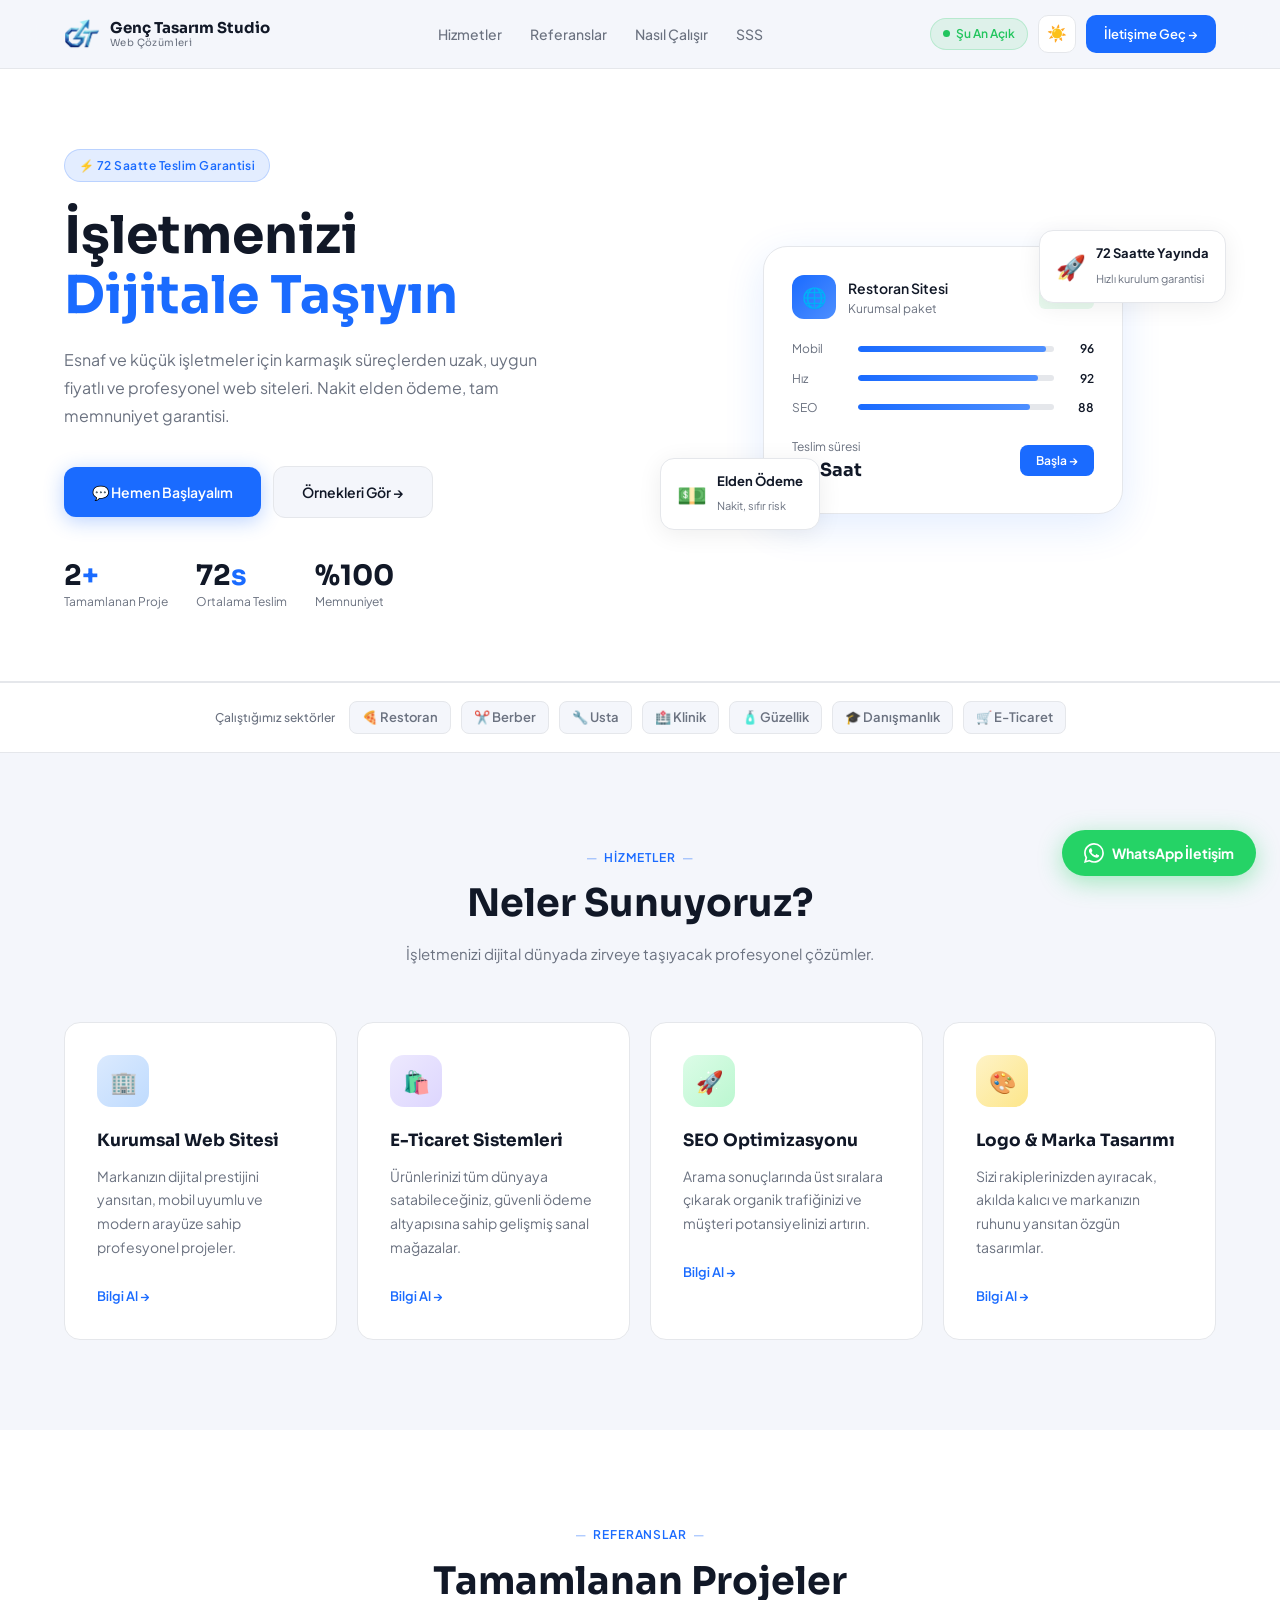
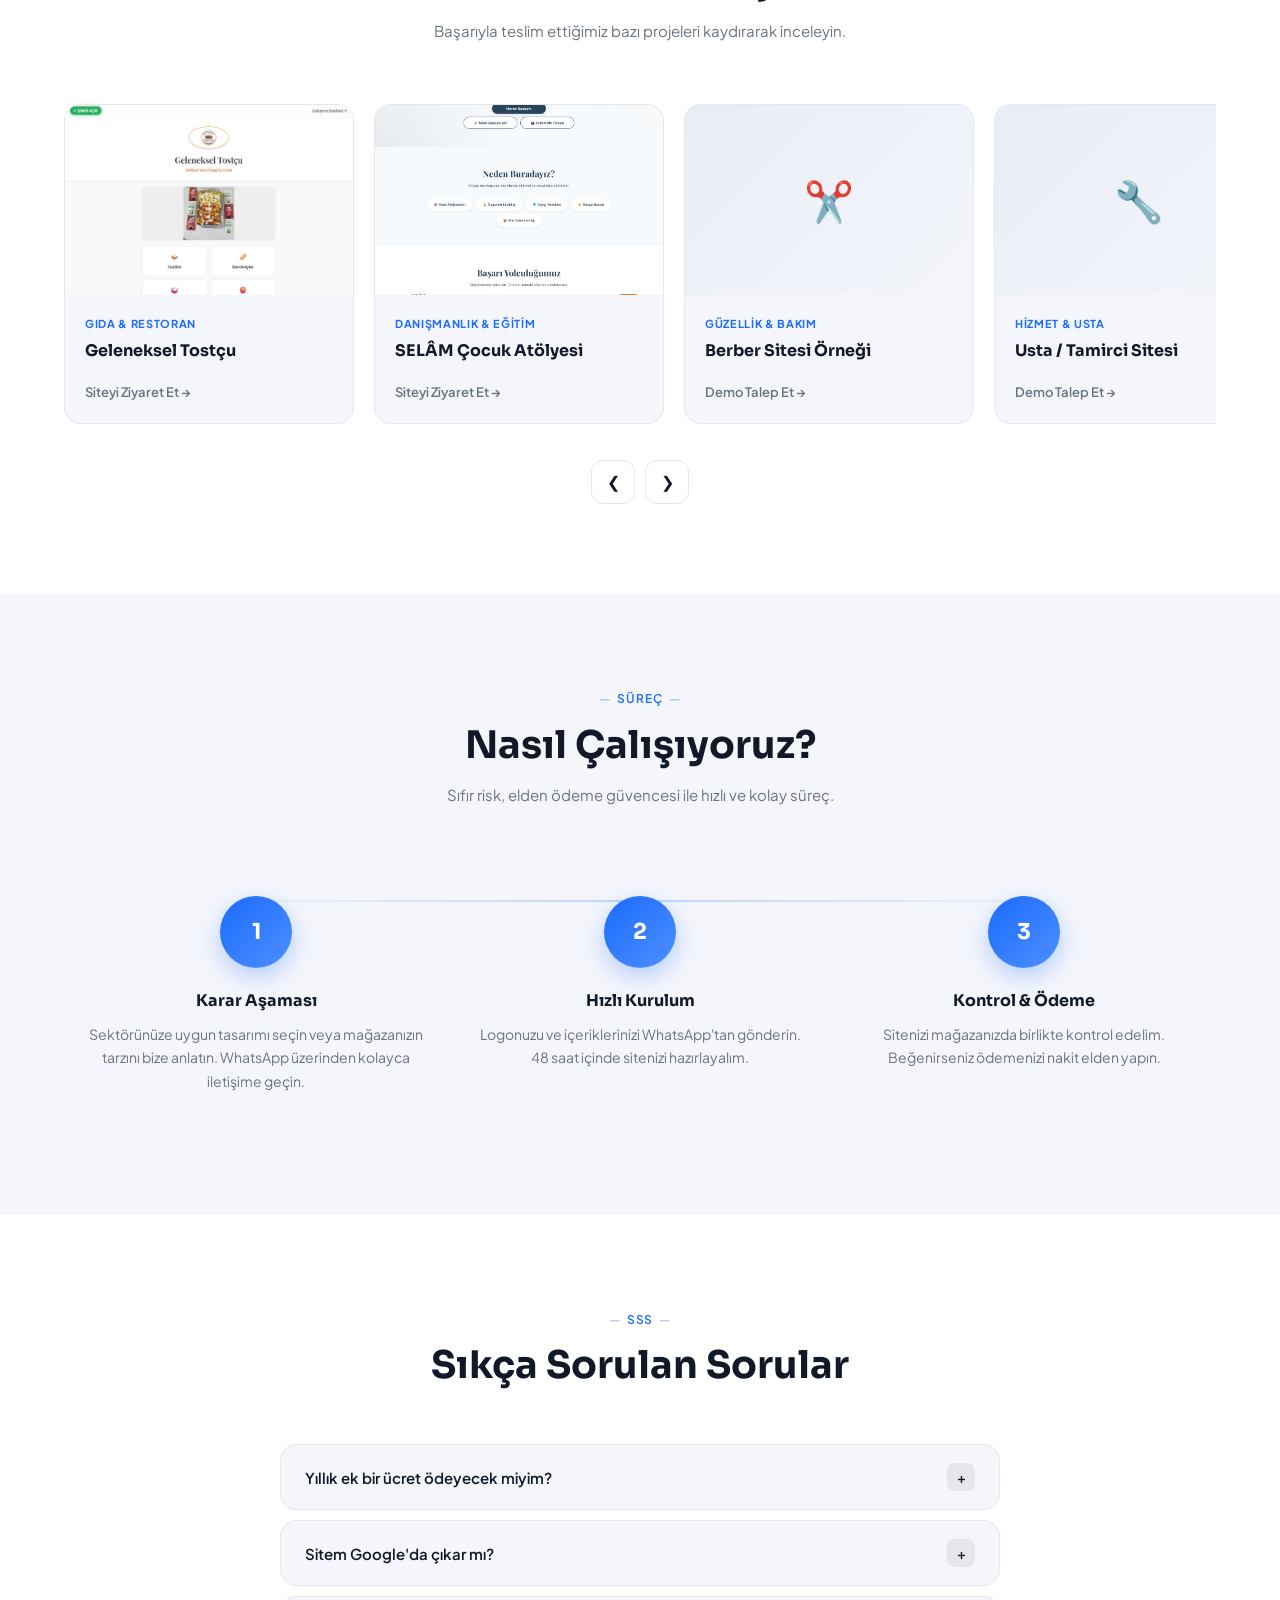
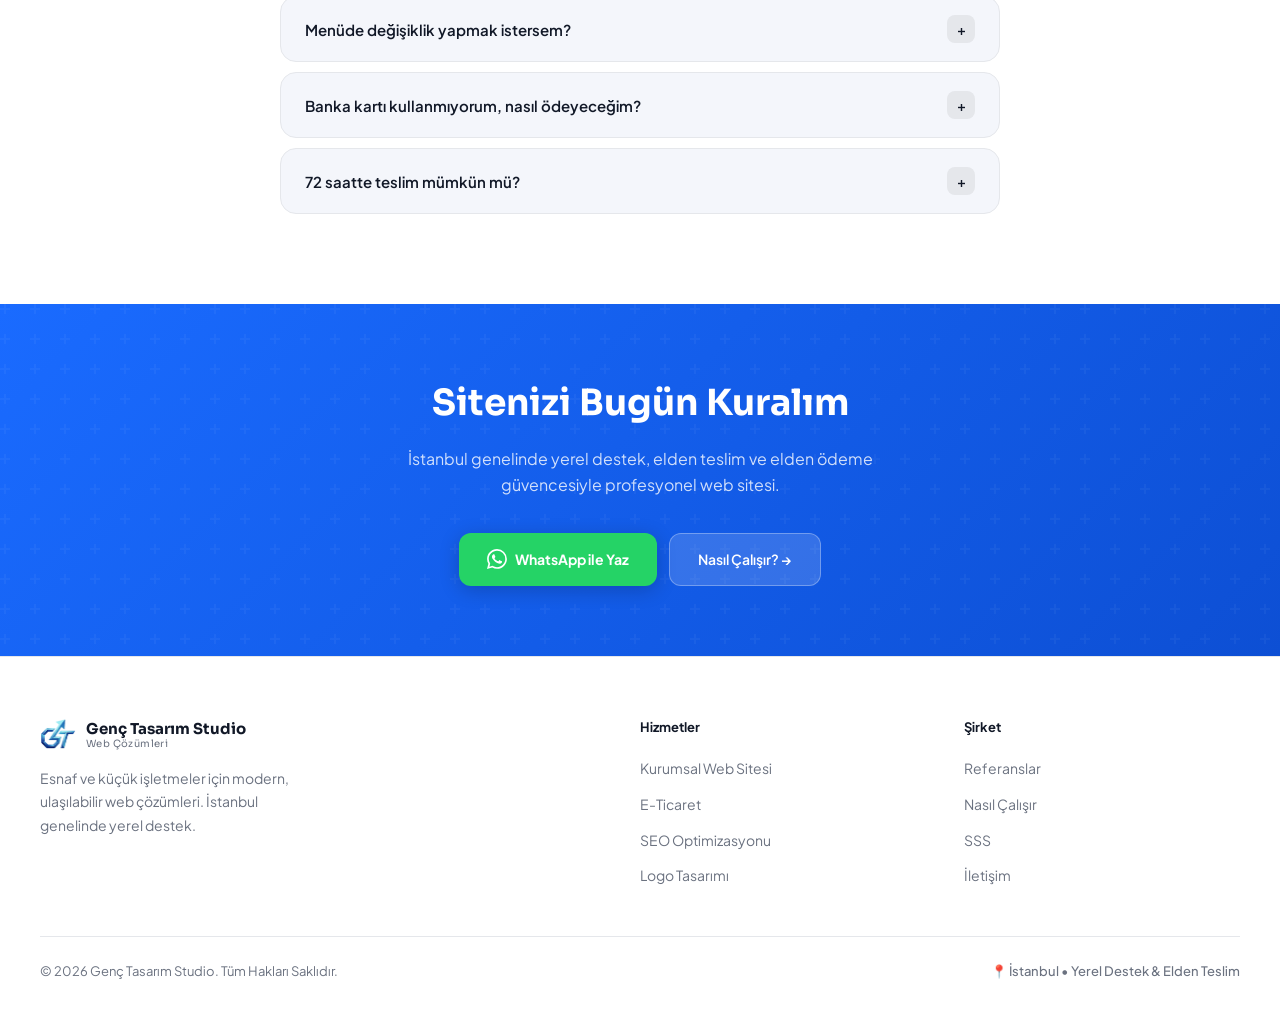
==== index.html @ b0a0cba8 "Add files via upload" ====
<!DOCTYPE html>
<html lang="tr">
<head>
  <meta charset="UTF-8"/>
  <meta name="viewport" content="width=device-width, initial-scale=1.0"/>
  <title>Genç Tasarım Studio | Esnaf ve Küçük İşletme Web Çözümleri</title>
  <meta name="google-site-verification" content="pBnDFkcJVhdK2CviImtxMLCGWLPEghedCFNo5Gbp8ew"/>
  <meta name="description" content="Genç Tasarım Studio ile işletmenizi internete taşıyın. Esnaf ve küçük işletmeler için ekonomik, hızlı ve modern web tasarım çözümleri."/>
  <link rel="icon" type="image/png" href="logo.png"/>
  <link rel="apple-touch-icon" href="logo.png"/>
  <link href="https://fonts.googleapis.com/css2?family=Plus+Jakarta+Sans:wght@300;400;500;600;700;800&family=Sora:wght@300;400;600;700&display=swap" rel="stylesheet"/>

  <style>
    *, *::before, *::after { margin: 0; padding: 0; box-sizing: border-box; }

    :root {
      --blue: #1a6bff;
      --blue-dark: #0d4fd4;
      --blue-light: #4d8fff;
      --blue-glow: rgba(26,107,255,0.12);
      --bg: #f4f6fb;
      --bg-card: #ffffff;
      --text: #111827;
      --text-sub: #6b7280;
      --border: #e5e7eb;
      --green: #22c55e;
      --font-head: 'Sora', sans-serif;
      --font-body: 'Plus Jakarta Sans', sans-serif;
      --radius: 16px;
      --shadow: 0 4px 24px rgba(0,0,0,0.07);
      --shadow-lg: 0 12px 40px rgba(26,107,255,0.12);
    }

    html { scroll-behavior: smooth; }

    body {
      font-family: var(--font-body);
      background: var(--bg);
      color: var(--text);
      line-height: 1.6;
      -webkit-tap-highlight-color: transparent;
    }

    body.dark {
      --bg: #0d1117;
      --bg-card: #161b22;
      --text: #e6edf3;
      --text-sub: #8b949e;
      --border: #21262d;
      --shadow: 0 4px 24px rgba(0,0,0,0.3);
      --shadow-lg: 0 12px 40px rgba(26,107,255,0.2);
    }

    /* NAVBAR */
    .nav {
      position: sticky; top: 0; z-index: 200;
      background: rgba(244,246,251,0.88);
      backdrop-filter: blur(18px); -webkit-backdrop-filter: blur(18px);
      border-bottom: 1px solid var(--border); transition: background 0.3s;
    }
    body.dark .nav { background: rgba(13,17,23,0.92); }
    .nav-inner {
      max-width: 1200px; margin: 0 auto; padding: 0 24px;
      height: 68px; display: flex; align-items: center; justify-content: space-between; gap: 16px;
    }
    .nav-logo { display: flex; align-items: center; gap: 10px; text-decoration: none; flex-shrink: 0; }
    .nav-logo img { width: 36px; height: 36px; object-fit: contain; }
    .nav-logo-text { font-family: var(--font-head); font-size: 15px; font-weight: 700; color: var(--text); line-height: 1.2; }
    .nav-logo-text span { display: block; font-size: 10px; font-weight: 400; color: var(--text-sub); letter-spacing: 0.04em; }
    .nav-links { display: flex; align-items: center; gap: 2px; list-style: none; }
    .nav-links a { padding: 7px 13px; border-radius: 8px; color: var(--text-sub); font-size: 14px; font-weight: 500; text-decoration: none; transition: color 0.2s, background 0.2s; }
    .nav-links a:hover { color: var(--blue); background: var(--blue-glow); }
    .nav-right { display: flex; align-items: center; gap: 10px; }
    .badge-open {
      display: flex; align-items: center; gap: 6px;
      background: rgba(34,197,94,0.1); color: var(--green);
      padding: 5px 12px; border-radius: 20px; font-size: 12px; font-weight: 600;
      border: 1px solid rgba(34,197,94,0.2);
    }
    .badge-open::before { content:''; width:7px; height:7px; border-radius:50%; background:var(--green); animation: pdot 2s infinite; }
    @keyframes pdot { 0%,100%{transform:scale(1);opacity:1} 50%{transform:scale(1.4);opacity:0.6} }
    .theme-btn {
      width: 38px; height: 38px; border-radius: 10px; border: 1px solid var(--border); background: var(--bg-card);
      cursor: pointer; display: flex; align-items: center; justify-content: center; font-size: 16px; transition: all 0.2s;
    }
    .theme-btn:hover { background: var(--blue-glow); border-color: var(--blue); }
    .nav-cta {
      background: var(--blue); color: #fff; border: none; padding: 9px 18px; border-radius: 10px;
      font-family: var(--font-body); font-size: 13px; font-weight: 600; cursor: pointer;
      text-decoration: none; transition: all 0.2s; white-space: nowrap;
    }
    .nav-cta:hover { background: var(--blue-dark); transform: translateY(-1px); box-shadow: 0 4px 16px rgba(26,107,255,0.35); }
    .hamburger { display: none; flex-direction: column; gap: 5px; background: none; border: none; cursor: pointer; padding: 4px; }
    .hamburger span { display: block; width: 22px; height: 2px; background: var(--text); border-radius: 2px; transition: all 0.3s; }
    .mobile-menu {
      display: none; flex-direction: column; background: var(--bg-card);
      border-bottom: 1px solid var(--border); padding: 12px 24px 20px; gap: 4px;
    }
    .mobile-menu a { padding: 10px 12px; border-radius: 8px; text-decoration: none; color: var(--text); font-size: 15px; font-weight: 500; transition: background 0.2s; }
    .mobile-menu a:hover { background: var(--blue-glow); color: var(--blue); }
    .mobile-menu .m-cta { margin-top: 8px; background: var(--blue); color: #fff; text-align: center; padding: 12px; border-radius: 10px; }
    .mobile-menu.open { display: flex; }

    /* HERO */
    .hero-wrap { background: var(--bg-card); border-bottom: 1px solid var(--border); }
    .hero {
      max-width: 1200px; margin: 0 auto; padding: 80px 24px 70px;
      display: grid; grid-template-columns: 1fr 1fr; gap: 60px; align-items: center;
    }
    .hero-tag {
      display: inline-flex; align-items: center; gap: 8px;
      background: var(--blue-glow); color: var(--blue);
      padding: 6px 14px; border-radius: 20px; font-size: 12px; font-weight: 600; letter-spacing: 0.04em;
      margin-bottom: 24px; border: 1px solid rgba(26,107,255,0.2);
    }
    .hero h1 {
      font-family: var(--font-head); font-size: clamp(30px, 4.5vw, 52px);
      font-weight: 700; line-height: 1.15; color: var(--text); margin-bottom: 20px;
    }
    .hero h1 .accent { color: var(--blue); }
    .hero-desc { font-size: 16px; color: var(--text-sub); margin-bottom: 36px; line-height: 1.75; max-width: 480px; }
    .hero-actions { display: flex; gap: 12px; flex-wrap: wrap; align-items: center; }
    .btn-primary {
      background: var(--blue); color: #fff; border: none; padding: 14px 28px; border-radius: 12px;
      font-family: var(--font-body); font-size: 14px; font-weight: 600; cursor: pointer;
      text-decoration: none; display: inline-flex; align-items: center; gap: 8px;
      transition: all 0.2s; box-shadow: 0 4px 20px rgba(26,107,255,0.3);
    }
    .btn-primary:hover { background: var(--blue-dark); transform: translateY(-2px); box-shadow: 0 8px 28px rgba(26,107,255,0.4); }
    .btn-secondary {
      background: var(--bg); color: var(--text); border: 1px solid var(--border);
      padding: 14px 28px; border-radius: 12px; font-family: var(--font-body); font-size: 14px; font-weight: 600;
      cursor: pointer; text-decoration: none; display: inline-flex; align-items: center; gap: 8px; transition: all 0.2s;
    }
    .btn-secondary:hover { border-color: var(--blue); color: var(--blue); background: var(--blue-glow); }
    .hero-stats { display: flex; gap: 28px; margin-top: 44px; flex-wrap: wrap; }
    .stat-num { font-family: var(--font-head); font-size: 28px; font-weight: 700; color: var(--text); line-height: 1; }
    .stat-num span { color: var(--blue); }
    .stat-label { font-size: 12px; color: var(--text-sub); margin-top: 2px; }
    .hero-visual { position: relative; display: flex; justify-content: center; align-items: center; }
    .hero-card {
      background: var(--bg-card); border: 1px solid var(--border); border-radius: 24px; padding: 28px;
      box-shadow: var(--shadow-lg); width: 100%; max-width: 360px; position: relative; z-index: 2;
    }
    .hc-top { display: flex; align-items: center; gap: 12px; margin-bottom: 20px; }
    .hc-icon { width: 44px; height: 44px; border-radius: 12px; background: linear-gradient(135deg, #1a6bff, #4d8fff); display: flex; align-items: center; justify-content: center; font-size: 20px; }
    .hc-info h4 { font-size: 14px; font-weight: 600; color: var(--text); }
    .hc-info p { font-size: 12px; color: var(--text-sub); }
    .hc-badge { margin-left: auto; background: rgba(34,197,94,0.1); color: var(--green); font-size: 11px; font-weight: 600; padding: 3px 10px; border-radius: 6px; }
    .hc-bars { display: flex; flex-direction: column; gap: 10px; margin-bottom: 20px; }
    .bar-row { display: flex; align-items: center; gap: 10px; }
    .bar-label { font-size: 12px; color: var(--text-sub); width: 56px; flex-shrink: 0; }
    .bar-track { flex: 1; height: 6px; background: var(--border); border-radius: 3px; overflow: hidden; }
    .bar-fill { height: 100%; border-radius: 3px; background: linear-gradient(90deg, var(--blue), var(--blue-light)); animation: bg 1.2s ease-out forwards; transform-origin: left; }
    @keyframes bg { from{transform:scaleX(0)} to{transform:scaleX(1)} }
    .bar-pct { font-size: 12px; font-weight: 600; color: var(--text); width: 30px; text-align: right; }
    .hc-footer { display: flex; align-items: center; justify-content: space-between; }
    .hcf-l .lbl { font-size: 12px; color: var(--text-sub); }
    .hcf-l .val { font-family: var(--font-head); font-size: 18px; font-weight: 700; color: var(--text); }
    .hcf-btn { background: var(--blue); color: #fff; border: none; padding: 8px 16px; border-radius: 8px; font-size: 12px; font-weight: 600; cursor: pointer; font-family: var(--font-body); }
    .float-1, .float-2 { position: absolute; background: var(--bg-card); border: 1px solid var(--border); border-radius: 14px; padding: 12px 16px; box-shadow: var(--shadow); z-index: 3; display: flex; align-items: center; gap: 10px; }
    .float-1 { top: -16px; right: -10px; }
    .float-2 { bottom: -16px; left: -10px; }
    .fl-icon { font-size: 24px; }
    .fl-text strong { font-size: 13px; color: var(--text); display: block; }
    .fl-text span { font-size: 11px; color: var(--text-sub); }

    /* CLIENTS */
    .clients { border-top: 1px solid var(--border); border-bottom: 1px solid var(--border); padding: 18px 24px; display: flex; align-items: center; justify-content: center; gap: 14px; flex-wrap: wrap; background: var(--bg-card); }
    .clients-label { font-size: 12px; color: var(--text-sub); font-weight: 500; white-space: nowrap; }
    .clients-logos { display: flex; align-items: center; gap: 10px; flex-wrap: wrap; justify-content: center; }
    .cl-item { font-size: 13px; font-weight: 600; color: var(--text-sub); padding: 5px 12px; border-radius: 8px; background: var(--bg); border: 1px solid var(--border); white-space: nowrap; transition: color 0.2s, border-color 0.2s; }
    .cl-item:hover { color: var(--blue); border-color: rgba(26,107,255,0.3); }

    /* SECTION COMMON */
    .sec { padding: 90px 24px; max-width: 1200px; margin: 0 auto; }
    .sec-hd { text-align: center; margin-bottom: 56px; }
    .sec-tag { display: inline-flex; align-items: center; gap: 6px; font-size: 12px; font-weight: 600; color: var(--blue); letter-spacing: 0.08em; text-transform: uppercase; margin-bottom: 14px; }
    .sec-tag::before, .sec-tag::after { content:'—'; opacity:0.4; }
    .sec-title { font-family: var(--font-head); font-size: clamp(24px, 3.5vw, 38px); font-weight: 700; color: var(--text); margin-bottom: 14px; line-height: 1.2; }
    .sec-desc { font-size: 15px; color: var(--text-sub); max-width: 540px; margin: 0 auto; line-height: 1.7; }

    /* SERVICES */
    .svc-wrap { background: var(--bg); }
    .svc-grid { display: grid; grid-template-columns: repeat(auto-fit, minmax(250px, 1fr)); gap: 20px; }
    .svc-card { background: var(--bg-card); border: 1px solid var(--border); border-radius: var(--radius); padding: 32px; transition: transform 0.25s, box-shadow 0.25s, border-color 0.25s; position: relative; overflow: hidden; }
    .svc-card::before { content:''; position:absolute; top:0; left:0; right:0; height:3px; background:linear-gradient(90deg,var(--blue),var(--blue-light)); transform:scaleX(0); transition:transform 0.3s; transform-origin:left; }
    .svc-card:hover::before { transform:scaleX(1); }
    .svc-card:hover { transform: translateY(-6px); box-shadow: var(--shadow-lg); border-color: rgba(26,107,255,0.2); }
    .svc-icon { width: 52px; height: 52px; border-radius: 14px; display: flex; align-items: center; justify-content: center; font-size: 22px; margin-bottom: 20px; }
    .svc-card h3 { font-family: var(--font-head); font-size: 17px; font-weight: 700; margin-bottom: 10px; color: var(--text); }
    .svc-card p { font-size: 14px; color: var(--text-sub); line-height: 1.7; margin-bottom: 22px; }
    .svc-link { display: inline-flex; align-items: center; gap: 6px; font-size: 13px; font-weight: 600; color: var(--blue); text-decoration: none; transition: gap 0.2s; }
    .svc-link:hover { gap: 10px; }

    /* PORTFOLIO */
    .pf-wrap { background: var(--bg-card); }
    .pf-slider { display: flex; gap: 20px; overflow-x: auto; padding-bottom: 12px; scrollbar-width: none; -ms-overflow-style: none; cursor: grab; scroll-behavior: smooth; padding-top: 4px; }
    .pf-slider::-webkit-scrollbar { display: none; }
    .pf-slider.dragging { cursor: grabbing; scroll-behavior: auto; }
    .pf-card { min-width: 290px; flex: 0 0 auto; background: var(--bg); border: 1px solid var(--border); border-radius: var(--radius); overflow: hidden; transition: transform 0.25s, box-shadow 0.25s; user-select: none; }
    .pf-card:hover { transform: translateY(-6px); box-shadow: var(--shadow-lg); }
    .pf-img { width: 100%; height: 190px; background: var(--border); overflow: hidden; position: relative; }
    .pf-img img { width: 100%; height: 100%; object-fit: cover; transition: transform 0.4s; }
    .pf-card:hover .pf-img img { transform: scale(1.05); }
    .pf-ph { width: 100%; height: 100%; display: flex; align-items: center; justify-content: center; font-size: 40px; background: linear-gradient(135deg, #e8edf5, #f4f6fb); }
    body.dark .pf-ph { background: linear-gradient(135deg, #1f2937, #111827); }
    .pf-body { padding: 20px; }
    .pf-cat { font-size: 11px; font-weight: 700; color: var(--blue); letter-spacing: 0.06em; text-transform: uppercase; margin-bottom: 6px; }
    .pf-name { font-family: var(--font-head); font-size: 16px; font-weight: 700; color: var(--text); margin-bottom: 14px; }
    .pf-link { display: inline-flex; align-items: center; gap: 6px; font-size: 13px; font-weight: 600; color: var(--text-sub); text-decoration: none; transition: color 0.2s, gap 0.2s; }
    .pf-card:hover .pf-link { color: var(--blue); gap: 10px; }
    .sl-ctrl { display: flex; gap: 10px; margin-top: 24px; justify-content: center; }
    .sl-btn { width: 44px; height: 44px; border-radius: 12px; background: var(--bg-card); border: 1px solid var(--border); color: var(--text); font-size: 16px; cursor: pointer; display: flex; align-items: center; justify-content: center; transition: all 0.2s; }
    .sl-btn:hover { background: var(--blue); color: #fff; border-color: var(--blue); }

    /* PROCESS */
    .proc-wrap { background: var(--bg); }
    .proc-grid { display: grid; grid-template-columns: repeat(auto-fit, minmax(230px, 1fr)); gap: 0; position: relative; }
    .proc-grid::before { content:''; position:absolute; top:36px; left:12%; right:12%; height:2px; background:linear-gradient(90deg,transparent,rgba(26,107,255,0.25),transparent); pointer-events:none; }
    .proc-step { padding: 32px 24px; text-align: center; }
    .proc-num { width: 72px; height: 72px; border-radius: 50%; background: linear-gradient(135deg, var(--blue), var(--blue-light)); display: flex; align-items: center; justify-content: center; font-family: var(--font-head); font-size: 22px; font-weight: 700; color: #fff; margin: 0 auto 20px; box-shadow: 0 8px 24px rgba(26,107,255,0.3); }
    .proc-step h3 { font-family: var(--font-head); font-size: 16px; font-weight: 700; margin-bottom: 10px; color: var(--text); }
    .proc-step p { font-size: 14px; color: var(--text-sub); line-height: 1.65; }

    /* FAQ */
    .faq-wrap { background: var(--bg-card); }
    .faq-list { max-width: 720px; margin: 0 auto; display: flex; flex-direction: column; gap: 10px; }
    .faq-item { border: 1px solid var(--border); border-radius: var(--radius); background: var(--bg); overflow: hidden; transition: border-color 0.2s; }
    .faq-item.open { border-color: rgba(26,107,255,0.3); }
    .faq-q { width: 100%; padding: 18px 24px; text-align: left; background: none; border: none; cursor: pointer; font-family: var(--font-body); font-size: 15px; font-weight: 600; color: var(--text); display: flex; justify-content: space-between; align-items: center; gap: 12px; transition: color 0.2s; }
    .faq-item.open .faq-q { color: var(--blue); }
    .faq-icon { width: 28px; height: 28px; border-radius: 8px; flex-shrink: 0; background: var(--border); display: flex; align-items: center; justify-content: center; font-size: 14px; transition: transform 0.3s, background 0.3s; }
    .faq-item.open .faq-icon { transform: rotate(45deg); background: var(--blue-glow); color: var(--blue); }
    .faq-a { max-height: 0; overflow: hidden; transition: max-height 0.4s ease, padding 0.3s; font-size: 14px; color: var(--text-sub); line-height: 1.75; padding: 0 24px; }
    .faq-item.open .faq-a { max-height: 200px; padding: 0 24px 18px; }

    /* CTA BAND */
    .cta-band { background: linear-gradient(135deg, #1a6bff 0%, #0d4fd4 100%); padding: 70px 24px; text-align: center; position: relative; overflow: hidden; }
    .cta-band::before { content:''; position:absolute; inset:0; background:url("data:image/svg+xml,%3Csvg width='60' height='60' viewBox='0 0 60 60' xmlns='http://www.w3.org/2000/svg'%3E%3Cg fill='%23ffffff' fill-opacity='0.04'%3E%3Cpath d='M36 34v-4h-2v4h-4v2h4v4h2v-4h4v-2h-4zm0-30V0h-2v4h-4v2h4v4h2V6h4V4h-4zM6 34v-4H4v4H0v2h4v4h2v-4h4v-2H6zM6 4V0H4v4H0v2h4v4h2V6h4V4H6z'/%3E%3C/g%3E%3C/svg%3E"); }
    .cta-band h2 { font-family: var(--font-head); font-size: clamp(22px, 3.5vw, 36px); font-weight: 700; color: #fff; margin-bottom: 14px; position: relative; }
    .cta-band p { font-size: 16px; color: rgba(255,255,255,0.8); margin-bottom: 36px; position: relative; max-width: 500px; margin-left: auto; margin-right: auto; }
    .cta-btns { display: flex; gap: 12px; justify-content: center; flex-wrap: wrap; position: relative; }
    .cta-wa { display: inline-flex; align-items: center; gap: 8px; background: #25d366; color: #fff; padding: 14px 28px; border-radius: 12px; font-family: var(--font-body); font-size: 14px; font-weight: 700; text-decoration: none; transition: all 0.2s; box-shadow: 0 4px 20px rgba(0,0,0,0.2); }
    .cta-wa:hover { transform: translateY(-2px); box-shadow: 0 8px 28px rgba(0,0,0,0.3); background: #1da851; }
    .cta-wh { display: inline-flex; align-items: center; gap: 8px; background: rgba(255,255,255,0.15); color: #fff; border: 1px solid rgba(255,255,255,0.3); padding: 14px 28px; border-radius: 12px; font-family: var(--font-body); font-size: 14px; font-weight: 600; text-decoration: none; transition: all 0.2s; }
    .cta-wh:hover { background: rgba(255,255,255,0.25); }

    /* FOOTER */
    footer { background: var(--bg-card); border-top: 1px solid var(--border); padding: 60px 24px 32px; }
    .ft-inner { max-width: 1200px; margin: 0 auto; }
    .ft-top { display: grid; grid-template-columns: 2fr 1fr 1fr; gap: 48px; margin-bottom: 48px; }
    .ft-brand p { font-size: 14px; color: var(--text-sub); line-height: 1.7; max-width: 280px; margin-top: 14px; }
    .ft-col h4 { font-size: 13px; font-weight: 700; color: var(--text); margin-bottom: 18px; }
    .ft-col ul { list-style: none; display: flex; flex-direction: column; gap: 10px; }
    .ft-col ul a { font-size: 14px; color: var(--text-sub); text-decoration: none; transition: color 0.2s; }
    .ft-col ul a:hover { color: var(--blue); }
    .ft-bot { border-top: 1px solid var(--border); padding-top: 24px; display: flex; align-items: center; justify-content: space-between; flex-wrap: wrap; gap: 12px; }
    .ft-bot p, .ft-loc { font-size: 13px; color: var(--text-sub); }
    .ft-loc { display: flex; align-items: center; gap: 6px; font-weight: 500; }

    /* WA FLOAT */
    .wa-float { position: fixed; bottom: 24px; right: 24px; background: #25d366; color: #fff; padding: 12px 22px; border-radius: 50px; text-decoration: none; font-family: var(--font-body); font-size: 14px; font-weight: 700; display: flex; align-items: center; gap: 8px; box-shadow: 0 6px 24px rgba(37,211,102,0.4); z-index: 500; transition: transform 0.25s, box-shadow 0.25s; animation: fin 0.6s 0.5s both; }
    .wa-float:hover { transform: translateY(-3px); box-shadow: 0 10px 32px rgba(37,211,102,0.5); }
    @keyframes fin { from{opacity:0;transform:translateY(20px)} to{opacity:1;transform:translateY(0)} }
    .wa-svg { width: 20px; height: 20px; flex-shrink: 0; }

    /* REVEAL */
    .reveal { opacity: 0; transform: translateY(28px); transition: opacity 0.7s ease, transform 0.7s ease; }
    .reveal.visible { opacity: 1; transform: translateY(0); }
    .d1{transition-delay:0.1s} .d2{transition-delay:0.2s} .d3{transition-delay:0.3s} .d4{transition-delay:0.4s}

    /* RESPONSIVE */
    @media (max-width: 1024px) {
      .hero { grid-template-columns: 1fr; gap: 40px; padding-top: 60px; }
      .hero-visual { order: -1; }
      .hero-card { max-width: 400px; }
    }
    @media (max-width: 768px) {
      .nav-links { display: none; }
      .badge-open { display: none; }
      .hamburger { display: flex; }
      .hero { padding: 48px 24px 40px; }
      .hero h1 { font-size: 28px; }
      .hero-stats { gap: 20px; }
      .float-1, .float-2 { display: none; }
      .ft-top { grid-template-columns: 1fr; gap: 28px; }
      .proc-grid::before { display: none; }
      .wa-float { padding: 0; width: 52px; height: 52px; border-radius: 50%; justify-content: center; }
      .wa-float span { display: none; }
    }
    @media (max-width: 480px) {
      .hero-actions { flex-direction: column; align-items: stretch; }
      .hero-actions a { text-align: center; justify-content: center; }
      .cta-btns { flex-direction: column; align-items: center; }
    }
  </style>
</head>
<body oncontextmenu="return false;">

<!-- NAVBAR -->
<nav class="nav">
  <div class="nav-inner">
    <a href="#" class="nav-logo">
      <img src="images/logo.png" alt="Genç Tasarım Studio"/>
      <div class="nav-logo-text">Genç Tasarım Studio<span>Web Çözümleri</span></div>
    </a>
    <ul class="nav-links">
      <li><a href="#hizmetler">Hizmetler</a></li>
      <li><a href="#referanslar">Referanslar</a></li>
      <li><a href="#surec">Nasıl Çalışır</a></li>
      <li><a href="#sss">SSS</a></li>
    </ul>
    <div class="nav-right">
      <div class="badge-open">Şu An Açık</div>
      <button id="themeBtn" class="theme-btn" aria-label="Tema">☀️</button>
      <a href="https://wa.me/905360324038?text=Merhaba, web sitesi hakkında bilgi almak istiyorum." target="_blank" class="nav-cta">İletişime Geç →</a>
      <button class="hamburger" id="hamburger" aria-label="Menü"><span></span><span></span><span></span></button>
    </div>
  </div>
  <div class="mobile-menu" id="mobileMenu">
    <a href="#hizmetler" onclick="closeMob()">Hizmetler</a>
    <a href="#referanslar" onclick="closeMob()">Referanslar</a>
    <a href="#surec" onclick="closeMob()">Nasıl Çalışır</a>
    <a href="#sss" onclick="closeMob()">SSS</a>
    <a href="https://wa.me/905360324038" target="_blank" class="m-cta">💬 WhatsApp ile Yaz</a>
  </div>
</nav>

<!-- HERO -->
<div class="hero-wrap">
  <div class="hero">
    <div class="reveal">
      <div class="hero-tag">⚡ 72 Saatte Teslim Garantisi</div>
      <h1>İşletmenizi<br><span class="accent">Dijitale Taşıyın</span></h1>
      <p class="hero-desc">Esnaf ve küçük işletmeler için karmaşık süreçlerden uzak, uygun fiyatlı ve profesyonel web siteleri. Nakit elden ödeme, tam memnuniyet garantisi.</p>
      <div class="hero-actions">
        <a href="https://wa.me/905360324038?text=Merhaba, web sitesi yaptırmak istiyorum." target="_blank" class="btn-primary">💬 Hemen Başlayalım</a>
        <a href="#referanslar" class="btn-secondary">Örnekleri Gör →</a>
      </div>
      <div class="hero-stats">
        <div class="stat"><div class="stat-num">2<span>+</span></div><div class="stat-label">Tamamlanan Proje</div></div>
        <div class="stat"><div class="stat-num">72<span>s</span></div><div class="stat-label">Ortalama Teslim</div></div>
        <div class="stat"><div class="stat-num">%100</div><div class="stat-label">Memnuniyet</div></div>
      </div>
    </div>
    <div class="hero-visual reveal d2">
      <div class="float-1">
        <div class="fl-icon">🚀</div>
        <div class="fl-text"><strong>72 Saatte Yayında</strong><span>Hızlı kurulum garantisi</span></div>
      </div>
      <div class="hero-card">
        <div class="hc-top">
          <div class="hc-icon">🌐</div>
          <div class="hc-info"><h4>Restoran Sitesi</h4><p>Kurumsal paket</p></div>
          <span class="hc-badge">Aktif ✓</span>
        </div>
        <div class="hc-bars">
          <div class="bar-row"><span class="bar-label">Mobil</span><div class="bar-track"><div class="bar-fill" style="width:96%"></div></div><span class="bar-pct">96</span></div>
          <div class="bar-row"><span class="bar-label">Hız</span><div class="bar-track"><div class="bar-fill" style="width:92%"></div></div><span class="bar-pct">92</span></div>
          <div class="bar-row"><span class="bar-label">SEO</span><div class="bar-track"><div class="bar-fill" style="width:88%"></div></div><span class="bar-pct">88</span></div>
        </div>
        <div class="hc-footer">
          <div class="hcf-l"><div class="lbl">Teslim süresi</div><div class="val">48 Saat</div></div>
          <button class="hcf-btn" onclick="window.open('https://wa.me/905360324038','_blank')">Başla →</button>
        </div>
      </div>
      <div class="float-2">
        <div class="fl-icon">💵</div>
        <div class="fl-text"><strong>Elden Ödeme</strong><span>Nakit, sıfır risk</span></div>
      </div>
    </div>
  </div>
</div>

<!-- CLIENTS -->
<div class="clients">
  <span class="clients-label">Çalıştığımız sektörler</span>
  <div class="clients-logos">
    <span class="cl-item">🍕 Restoran</span>
    <span class="cl-item">✂️ Berber</span>
    <span class="cl-item">🔧 Usta</span>
    <span class="cl-item">🏥 Klinik</span>
    <span class="cl-item">🧴 Güzellik</span>
    <span class="cl-item">🎓 Danışmanlık</span>
    <span class="cl-item">🛒 E-Ticaret</span>
  </div>
</div>

<!-- SERVICES -->
<div class="svc-wrap" id="hizmetler">
  <div class="sec">
    <div class="sec-hd reveal">
      <div class="sec-tag">Hizmetler</div>
      <h2 class="sec-title">Neler Sunuyoruz?</h2>
      <p class="sec-desc">İşletmenizi dijital dünyada zirveye taşıyacak profesyonel çözümler.</p>
    </div>
    <div class="svc-grid">
      <div class="svc-card reveal d1">
        <div class="svc-icon" style="background:linear-gradient(135deg,#dbeafe,#bfdbfe)">🏢</div>
        <h3>Kurumsal Web Sitesi</h3>
        <p>Markanızın dijital prestijini yansıtan, mobil uyumlu ve modern arayüze sahip profesyonel projeler.</p>
        <a href="https://wa.me/905360324038?text=Kurumsal Web Sitesi hakkında bilgi almak istiyorum." target="_blank" class="svc-link">Bilgi Al →</a>
      </div>
      <div class="svc-card reveal d2">
        <div class="svc-icon" style="background:linear-gradient(135deg,#ede9fe,#ddd6fe)">🛍️</div>
        <h3>E-Ticaret Sistemleri</h3>
        <p>Ürünlerinizi tüm dünyaya satabileceğiniz, güvenli ödeme altyapısına sahip gelişmiş sanal mağazalar.</p>
        <a href="https://wa.me/905360324038?text=E-Ticaret hakkında bilgi almak istiyorum." target="_blank" class="svc-link">Bilgi Al →</a>
      </div>
      <div class="svc-card reveal d3">
        <div class="svc-icon" style="background:linear-gradient(135deg,#dcfce7,#bbf7d0)">🚀</div>
        <h3>SEO Optimizasyonu</h3>
        <p>Arama sonuçlarında üst sıralara çıkarak organik trafiğinizi ve müşteri potansiyelinizi artırın.</p>
        <a href="https://wa.me/905360324038?text=SEO hakkında bilgi almak istiyorum." target="_blank" class="svc-link">Bilgi Al →</a>
      </div>
      <div class="svc-card reveal d4">
        <div class="svc-icon" style="background:linear-gradient(135deg,#fef3c7,#fde68a)">🎨</div>
        <h3>Logo & Marka Tasarımı</h3>
        <p>Sizi rakiplerinizden ayıracak, akılda kalıcı ve markanızın ruhunu yansıtan özgün tasarımlar.</p>
        <a href="https://wa.me/905360324038?text=Logo Tasarımı hakkında bilgi almak istiyorum." target="_blank" class="svc-link">Bilgi Al →</a>
      </div>
    </div>
  </div>
</div>

<!-- PORTFOLIO -->
<div class="pf-wrap" id="referanslar">
  <div class="sec">
    <div class="sec-hd reveal">
      <div class="sec-tag">Referanslar</div>
      <h2 class="sec-title">Tamamlanan Projeler</h2>
      <p class="sec-desc">Başarıyla teslim ettiğimiz bazı projeleri kaydırarak inceleyin.</p>
    </div>
    <div class="reveal">
      <div class="pf-slider" id="pfs">
        <div class="pf-card">
          <div class="pf-img"><img src="images/büfe.png" alt="Geleneksel Tostçu" onerror="this.parentElement.innerHTML='<div class=pf-ph>🍕</div>'"/></div>
          <div class="pf-body"><div class="pf-cat">Gıda & Restoran</div><div class="pf-name">Geleneksel Tostçu</div><a href="https://geleneksel-tostcu.github.io/" target="_blank" class="pf-link">Siteyi Ziyaret Et →</a></div>
        </div>
        <div class="pf-card">
          <div class="pf-img"><img src="images/selam.jpeg" alt="SELÂM" onerror="this.parentElement.innerHTML='<div class=pf-ph>🎓</div>'"/></div>
          <div class="pf-body"><div class="pf-cat">Danışmanlık & Eğitim</div><div class="pf-name">SELÂM Çocuk Atölyesi</div><a href="https://selam-danismanlik.github.io/" target="_blank" class="pf-link">Siteyi Ziyaret Et →</a></div>
        </div>
        <div class="pf-card">
          <div class="pf-img"><div class="pf-ph">✂️</div></div>
          <div class="pf-body"><div class="pf-cat">Güzellik & Bakım</div><div class="pf-name">Berber Sitesi Örneği</div><a href="https://wa.me/905360324038" target="_blank" class="pf-link">Demo Talep Et →</a></div>
        </div>
        <div class="pf-card">
          <div class="pf-img"><div class="pf-ph">🔧</div></div>
          <div class="pf-body"><div class="pf-cat">Hizmet & Usta</div><div class="pf-name">Usta / Tamirci Sitesi</div><a href="https://wa.me/905360324038" target="_blank" class="pf-link">Demo Talep Et →</a></div>
        </div>
        <div class="pf-card">
          <div class="pf-img"><div class="pf-ph">🛒</div></div>
          <div class="pf-body"><div class="pf-cat">E-Ticaret</div><div class="pf-name">Online Mağaza Örneği</div><a href="https://wa.me/905360324038" target="_blank" class="pf-link">Demo Talep Et →</a></div>
        </div>
      </div>
      <div class="sl-ctrl">
        <button class="sl-btn" id="pfPrev">❮</button>
        <button class="sl-btn" id="pfNext">❯</button>
      </div>
    </div>
  </div>
</div>

<!-- PROCESS -->
<div class="proc-wrap" id="surec">
  <div class="sec">
    <div class="sec-hd reveal">
      <div class="sec-tag">Süreç</div>
      <h2 class="sec-title">Nasıl Çalışıyoruz?</h2>
      <p class="sec-desc">Sıfır risk, elden ödeme güvencesi ile hızlı ve kolay süreç.</p>
    </div>
    <div class="proc-grid">
      <div class="proc-step reveal d1"><div class="proc-num">1</div><h3>Karar Aşaması</h3><p>Sektörünüze uygun tasarımı seçin veya mağazanızın tarzını bize anlatın. WhatsApp üzerinden kolayca iletişime geçin.</p></div>
      <div class="proc-step reveal d2"><div class="proc-num">2</div><h3>Hızlı Kurulum</h3><p>Logonuzu ve içeriklerinizi WhatsApp'tan gönderin. 48 saat içinde sitenizi hazırlayalım.</p></div>
      <div class="proc-step reveal d3"><div class="proc-num">3</div><h3>Kontrol & Ödeme</h3><p>Sitenizi mağazanızda birlikte kontrol edelim. Beğenirseniz ödemenizi nakit elden yapın.</p></div>
    </div>
  </div>
</div>

<!-- FAQ -->
<div class="faq-wrap" id="sss">
  <div class="sec">
    <div class="sec-hd reveal"><div class="sec-tag">SSS</div><h2 class="sec-title">Sıkça Sorulan Sorular</h2></div>
    <div class="faq-list">
      <div class="faq-item reveal"><button class="faq-q">Yıllık ek bir ücret ödeyecek miyim? <span class="faq-icon">+</span></button><div class="faq-a">Hayır, tasarım için tek seferlik ödeme yaparsınız. Sadece alan adı yılda 1 kez standart teknik altyapı bedeli ödenir.</div></div>
      <div class="faq-item reveal d1"><button class="faq-q">Sitem Google'da çıkar mı? <span class="faq-icon">+</span></button><div class="faq-a">Kesinlikle! Müşterileriniz adınızı veya hizmetinizi arattığında size ulaşabilmesi için gerekli temel SEO ayarlarını yaparak teslim ediyoruz.</div></div>
      <div class="faq-item reveal d2"><button class="faq-q">Menüde değişiklik yapmak istersem? <span class="faq-icon">+</span></button><div class="faq-a">Yerel destek farkımız burada başlıyor. Fiyatlarınız değiştiğinde bize WhatsApp'tan yazmanız yeterlidir. Hızlıca güncelleriz.</div></div>
      <div class="faq-item reveal d3"><button class="faq-q">Banka kartı kullanmıyorum, nasıl ödeyeceğim? <span class="faq-icon">+</span></button><div class="faq-a">Hiç dert etmeyin. İş bitiminde yanınıza geliyoruz ve ödemenizi dükkanınızda nakit elden yapıyorsunuz.</div></div>
      <div class="faq-item reveal d4"><button class="faq-q">72 saatte teslim mümkün mü? <span class="faq-icon">+</span></button><div class="faq-a">Evet! İçeriklerinizi WhatsApp'tan gönderdiğinizde 72 saat içinde sitenizi hazırlayıp kontrol için sunuyoruz.</div></div>
    </div>
  </div>
</div>

<!-- CTA -->
<div class="cta-band">
  <h2>Sitenizi Bugün Kuralım</h2>
  <p>İstanbul genelinde yerel destek, elden teslim ve elden ödeme güvencesiyle profesyonel web sitesi.</p>
  <div class="cta-btns">
    <a href="https://wa.me/905360324038?text=Merhaba, web sitesi yaptırmak istiyorum." target="_blank" class="cta-wa">
      <svg class="wa-svg" viewBox="0 0 16 16" fill="currentColor"><path d="M13.601 2.326A7.85 7.85 0 0 0 7.994 0C3.627 0 .068 3.558.064 7.926c0 1.399.366 2.76 1.057 3.965L0 16l4.204-1.102a7.9 7.9 0 0 0 3.79.965h.004c4.368 0 7.926-3.558 7.93-7.93A7.9 7.9 0 0 0 13.6 2.326zM7.994 14.521a6.6 6.6 0 0 1-3.356-.92l-.24-.144-2.494.654.666-2.433-.156-.251a6.56 6.56 0 0 1-1.007-3.505c0-3.626 2.957-6.584 6.591-6.584a6.56 6.56 0 0 1 4.66 1.931 6.56 6.56 0 0 1 1.928 4.66c-.004 3.639-2.961 6.592-6.592 6.592m3.615-4.934c-.197-.099-1.17-.578-1.353-.646-.182-.065-.315-.099-.445.099-.133.197-.513.646-.627.775-.114.133-.232.148-.43.05-.197-.1-.836-.308-1.592-.985-.59-.525-.985-1.175-1.103-1.372-.114-.198-.011-.304.088-.403.087-.088.197-.232.296-.346.1-.114.133-.198.198-.33.065-.134.034-.248-.015-.347-.05-.099-.445-1.076-.612-1.47-.16-.389-.323-.335-.445-.34-.114-.007-.247-.007-.38-.007a.73.73 0 0 0-.529.247c-.182.198-.691.677-.691 1.654s.71 1.916.81 2.049c.098.133 1.394 2.132 3.383 2.992.47.205.84.326 1.129.418.475.152.904.129 1.246.08.38-.058 1.171-.48 1.338-.943.164-.464.164-.86.114-.943-.049-.084-.182-.133-.38-.232z"/></svg>
      WhatsApp ile Yaz
    </a>
    <a href="#surec" class="cta-wh">Nasıl Çalışır? →</a>
  </div>
</div>

<!-- FOOTER -->
<footer>
  <div class="ft-inner">
    <div class="ft-top">
      <div class="ft-brand">
        <a href="#" class="nav-logo">
          <img src="images/logo.png" alt="Logo"/>
          <div class="nav-logo-text">Genç Tasarım Studio<span>Web Çözümleri</span></div>
        </a>
        <p>Esnaf ve küçük işletmeler için modern, ulaşılabilir web çözümleri. İstanbul genelinde yerel destek.</p>
      </div>
      <div class="ft-col"><h4>Hizmetler</h4><ul><li><a href="#hizmetler">Kurumsal Web Sitesi</a></li><li><a href="#hizmetler">E-Ticaret</a></li><li><a href="#hizmetler">SEO Optimizasyonu</a></li><li><a href="#hizmetler">Logo Tasarımı</a></li></ul></div>
      <div class="ft-col"><h4>Şirket</h4><ul><li><a href="#referanslar">Referanslar</a></li><li><a href="#surec">Nasıl Çalışır</a></li><li><a href="#sss">SSS</a></li><li><a href="https://wa.me/905360324038" target="_blank">İletişim</a></li></ul></div>
    </div>
    <div class="ft-bot">
      <p>© 2026 Genç Tasarım Studio. Tüm Hakları Saklıdır.</p>
      <div class="ft-loc">📍 İstanbul • Yerel Destek & Elden Teslim</div>
    </div>
  </div>
</footer>

<!-- WA FLOAT -->
<a href="https://wa.me/905360324038?text=Merhaba, bilgi almak istiyorum." target="_blank" class="wa-float" aria-label="WhatsApp">
  <svg class="wa-svg" viewBox="0 0 16 16" fill="currentColor"><path d="M13.601 2.326A7.85 7.85 0 0 0 7.994 0C3.627 0 .068 3.558.064 7.926c0 1.399.366 2.76 1.057 3.965L0 16l4.204-1.102a7.9 7.9 0 0 0 3.79.965h.004c4.368 0 7.926-3.558 7.93-7.93A7.9 7.9 0 0 0 13.6 2.326zM7.994 14.521a6.6 6.6 0 0 1-3.356-.92l-.24-.144-2.494.654.666-2.433-.156-.251a6.56 6.56 0 0 1-1.007-3.505c0-3.626 2.957-6.584 6.591-6.584a6.56 6.56 0 0 1 4.66 1.931 6.56 6.56 0 0 1 1.928 4.66c-.004 3.639-2.961 6.592-6.592 6.592m3.615-4.934c-.197-.099-1.17-.578-1.353-.646-.182-.065-.315-.099-.445.099-.133.197-.513.646-.627.775-.114.133-.232.148-.43.05-.197-.1-.836-.308-1.592-.985-.59-.525-.985-1.175-1.103-1.372-.114-.198-.011-.304.088-.403.087-.088.197-.232.296-.346.1-.114.133-.198.198-.33.065-.134.034-.248-.015-.347-.05-.099-.445-1.076-.612-1.47-.16-.389-.323-.335-.445-.34-.114-.007-.247-.007-.38-.007a.73.73 0 0 0-.529.247c-.182.198-.691.677-.691 1.654s.71 1.916.81 2.049c.098.133 1.394 2.132 3.383 2.992.47.205.84.326 1.129.418.475.152.904.129 1.246.08.38-.058 1.171-.48 1.338-.943.164-.464.164-.86.114-.943-.049-.084-.182-.133-.38-.232z"/></svg>
  <span>WhatsApp İletişim</span>
</a>

<script>
  // DARK MODE
  const themeBtn = document.getElementById('themeBtn');
  if (localStorage.getItem('theme') === 'dark') { document.body.classList.add('dark'); themeBtn.textContent = '🌙'; }
  themeBtn.addEventListener('click', () => {
    document.body.classList.toggle('dark');
    const d = document.body.classList.contains('dark');
    themeBtn.textContent = d ? '🌙' : '☀️';
    localStorage.setItem('theme', d ? 'dark' : 'light');
  });

  // HAMBURGER
  const ham = document.getElementById('hamburger');
  const mob = document.getElementById('mobileMenu');
  ham.addEventListener('click', () => mob.classList.toggle('open'));
  function closeMob() { mob.classList.remove('open'); }

  // FAQ
  document.querySelectorAll('.faq-q').forEach(btn => {
    btn.addEventListener('click', () => {
      const item = btn.parentElement;
      const was = item.classList.contains('open');
      document.querySelectorAll('.faq-item').forEach(i => i.classList.remove('open'));
      if (!was) item.classList.add('open');
    });
  });

  // SLIDER
  const pfs = document.getElementById('pfs');
  document.getElementById('pfPrev').addEventListener('click', () => pfs.scrollBy({ left: -310, behavior: 'smooth' }));
  document.getElementById('pfNext').addEventListener('click', () => pfs.scrollBy({ left: 310, behavior: 'smooth' }));
  let isDown = false, sX, sL;
  pfs.addEventListener('mousedown', e => { isDown=true; pfs.classList.add('dragging'); sX=e.pageX-pfs.offsetLeft; sL=pfs.scrollLeft; });
  pfs.addEventListener('mouseleave', () => { isDown=false; pfs.classList.remove('dragging'); });
  pfs.addEventListener('mouseup', () => { isDown=false; pfs.classList.remove('dragging'); });
  pfs.addEventListener('mousemove', e => { if(!isDown) return; e.preventDefault(); pfs.scrollLeft = sL-(e.pageX-pfs.offsetLeft-sX)*1.5; });

  // REVEAL
  const obs = new IntersectionObserver(entries => { entries.forEach(e => { if(e.isIntersecting) e.target.classList.add('visible'); }); }, { threshold: 0.1 });
  document.querySelectorAll('.reveal').forEach(el => obs.observe(el));
</script>
</body>
</html>
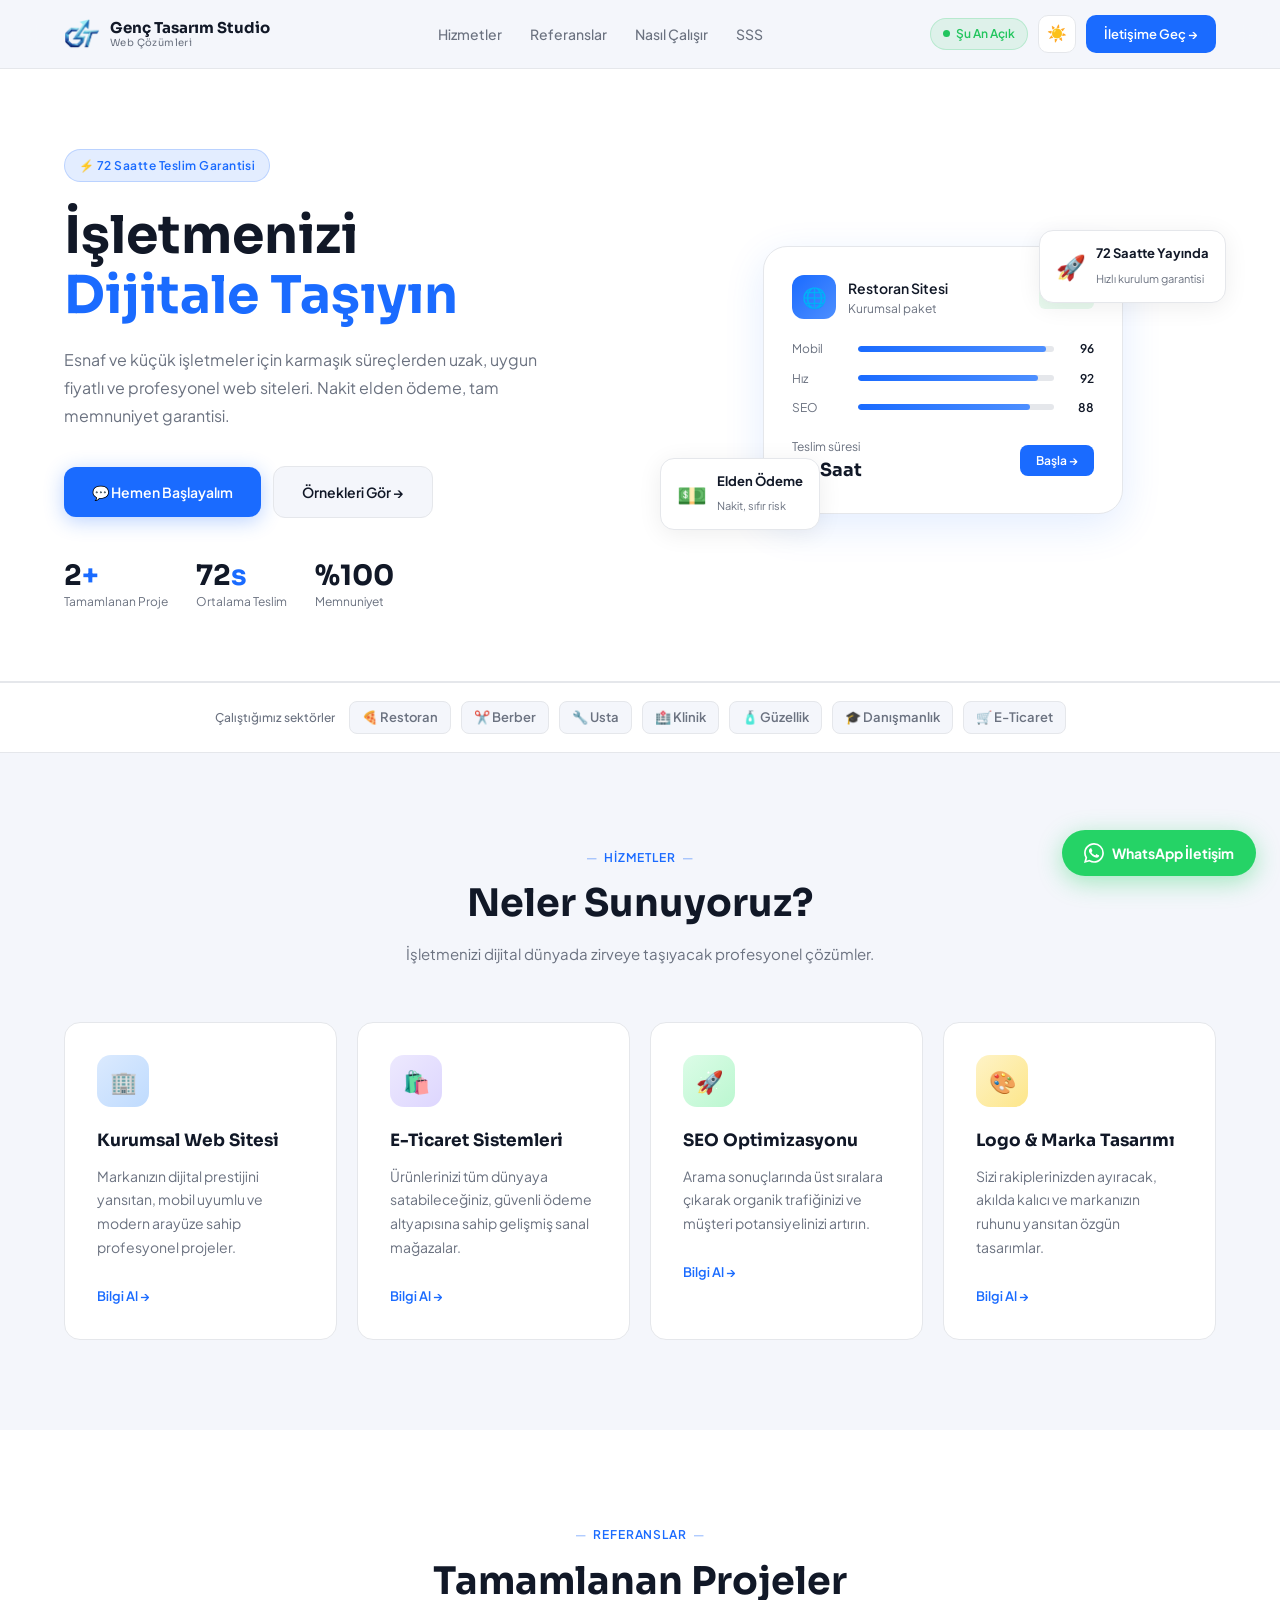
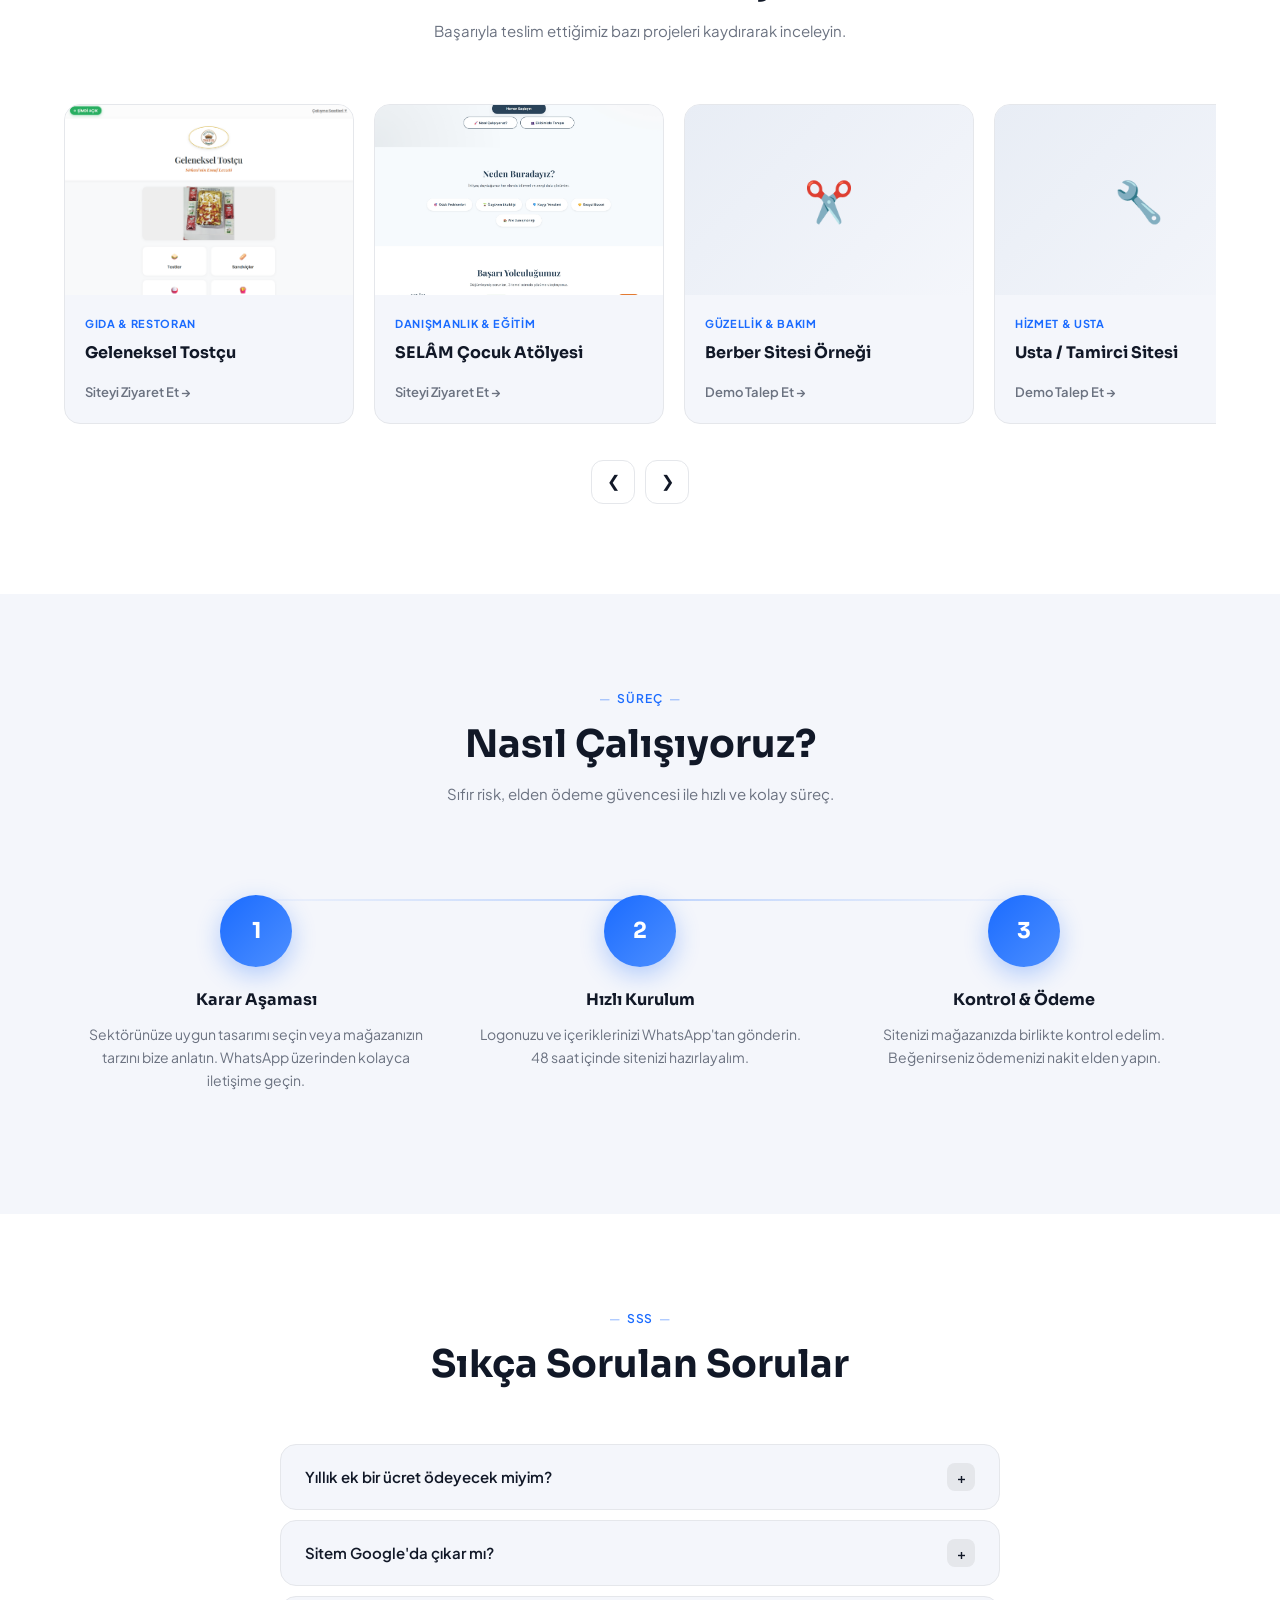
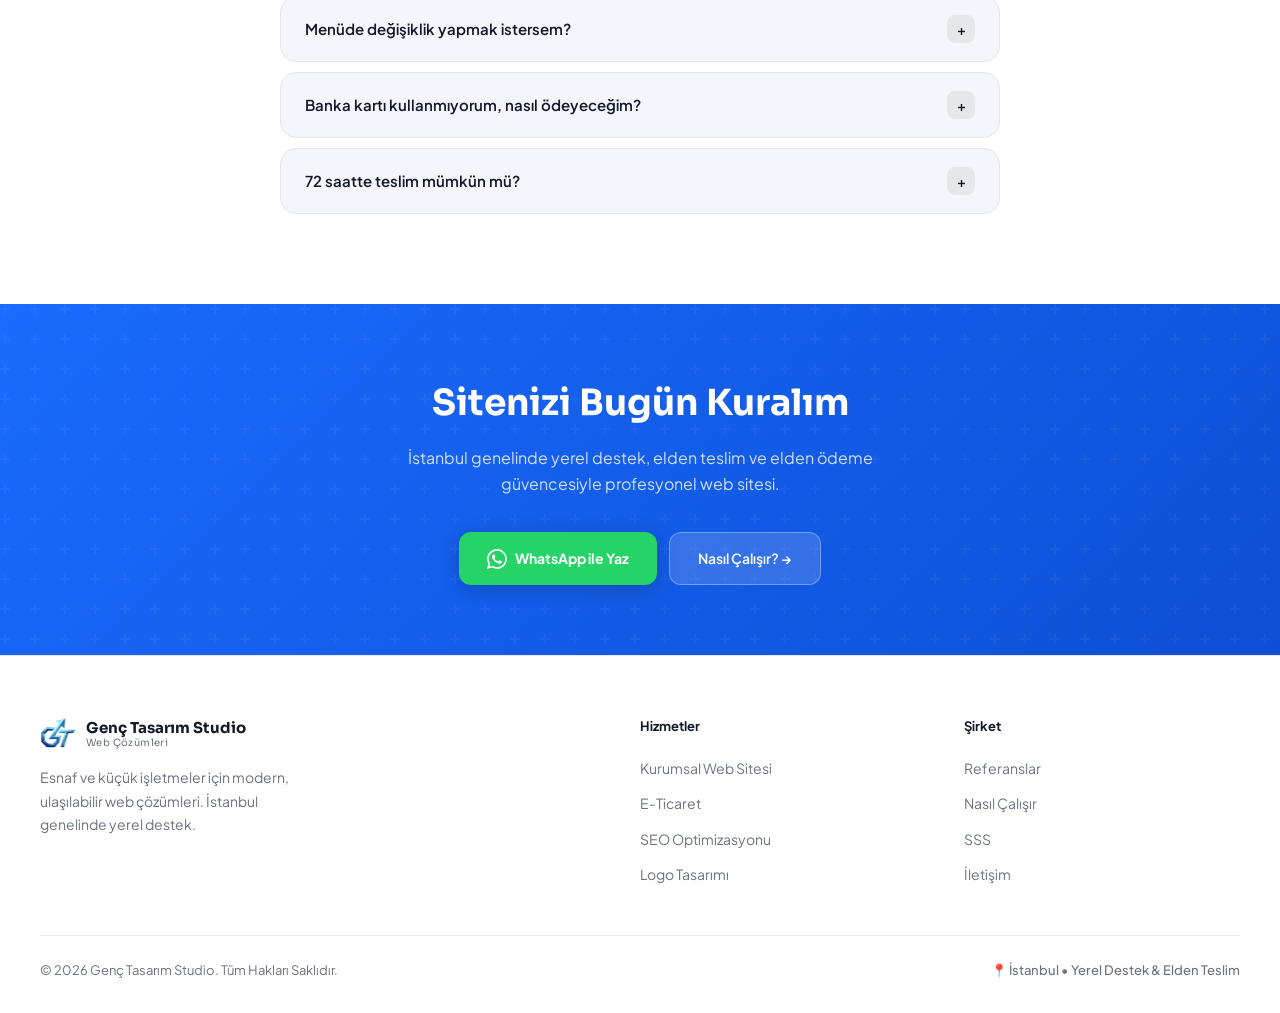
==== commit e0907baf: "Add files via upload" ====
--- a/index.html
+++ b/index.html
@@ -31,7 +31,7 @@
       --shadow-lg: 0 12px 40px rgba(26,107,255,0.12);
     }
 
-    html { scroll-behavior: smooth; }
+    html { scroll-behavior: smooth; overflow-x: hidden; }
 
     body {
       font-family: var(--font-body);
@@ -39,6 +39,7 @@
       color: var(--text);
       line-height: 1.6;
       -webkit-tap-highlight-color: transparent;
+      overflow-x: hidden;
     }
 
     body.dark {
@@ -198,7 +199,8 @@
     .pf-slider { display: flex; gap: 20px; overflow-x: auto; padding-bottom: 12px; scrollbar-width: none; -ms-overflow-style: none; cursor: grab; scroll-behavior: smooth; padding-top: 4px; }
     .pf-slider::-webkit-scrollbar { display: none; }
     .pf-slider.dragging { cursor: grabbing; scroll-behavior: auto; }
-    .pf-card { min-width: 290px; flex: 0 0 auto; background: var(--bg); border: 1px solid var(--border); border-radius: var(--radius); overflow: hidden; transition: transform 0.25s, box-shadow 0.25s; user-select: none; }
+    .pf-card { min-width: 290px; width: 290px; flex: 0 0 290px; height: 320px; background: var(--bg); border: 1px solid var(--border); border-radius: var(--radius); overflow: hidden; transition: transform 0.25s, box-shadow 0.25s; user-select: none; display: flex; flex-direction: column; }
+    .pf-body { padding: 20px; flex: 1; display: flex; flex-direction: column; justify-content: space-between; }
     .pf-card:hover { transform: translateY(-6px); box-shadow: var(--shadow-lg); }
     .pf-img { width: 100%; height: 190px; background: var(--border); overflow: hidden; position: relative; }
     .pf-img img { width: 100%; height: 100%; object-fit: cover; transition: transform 0.4s; }
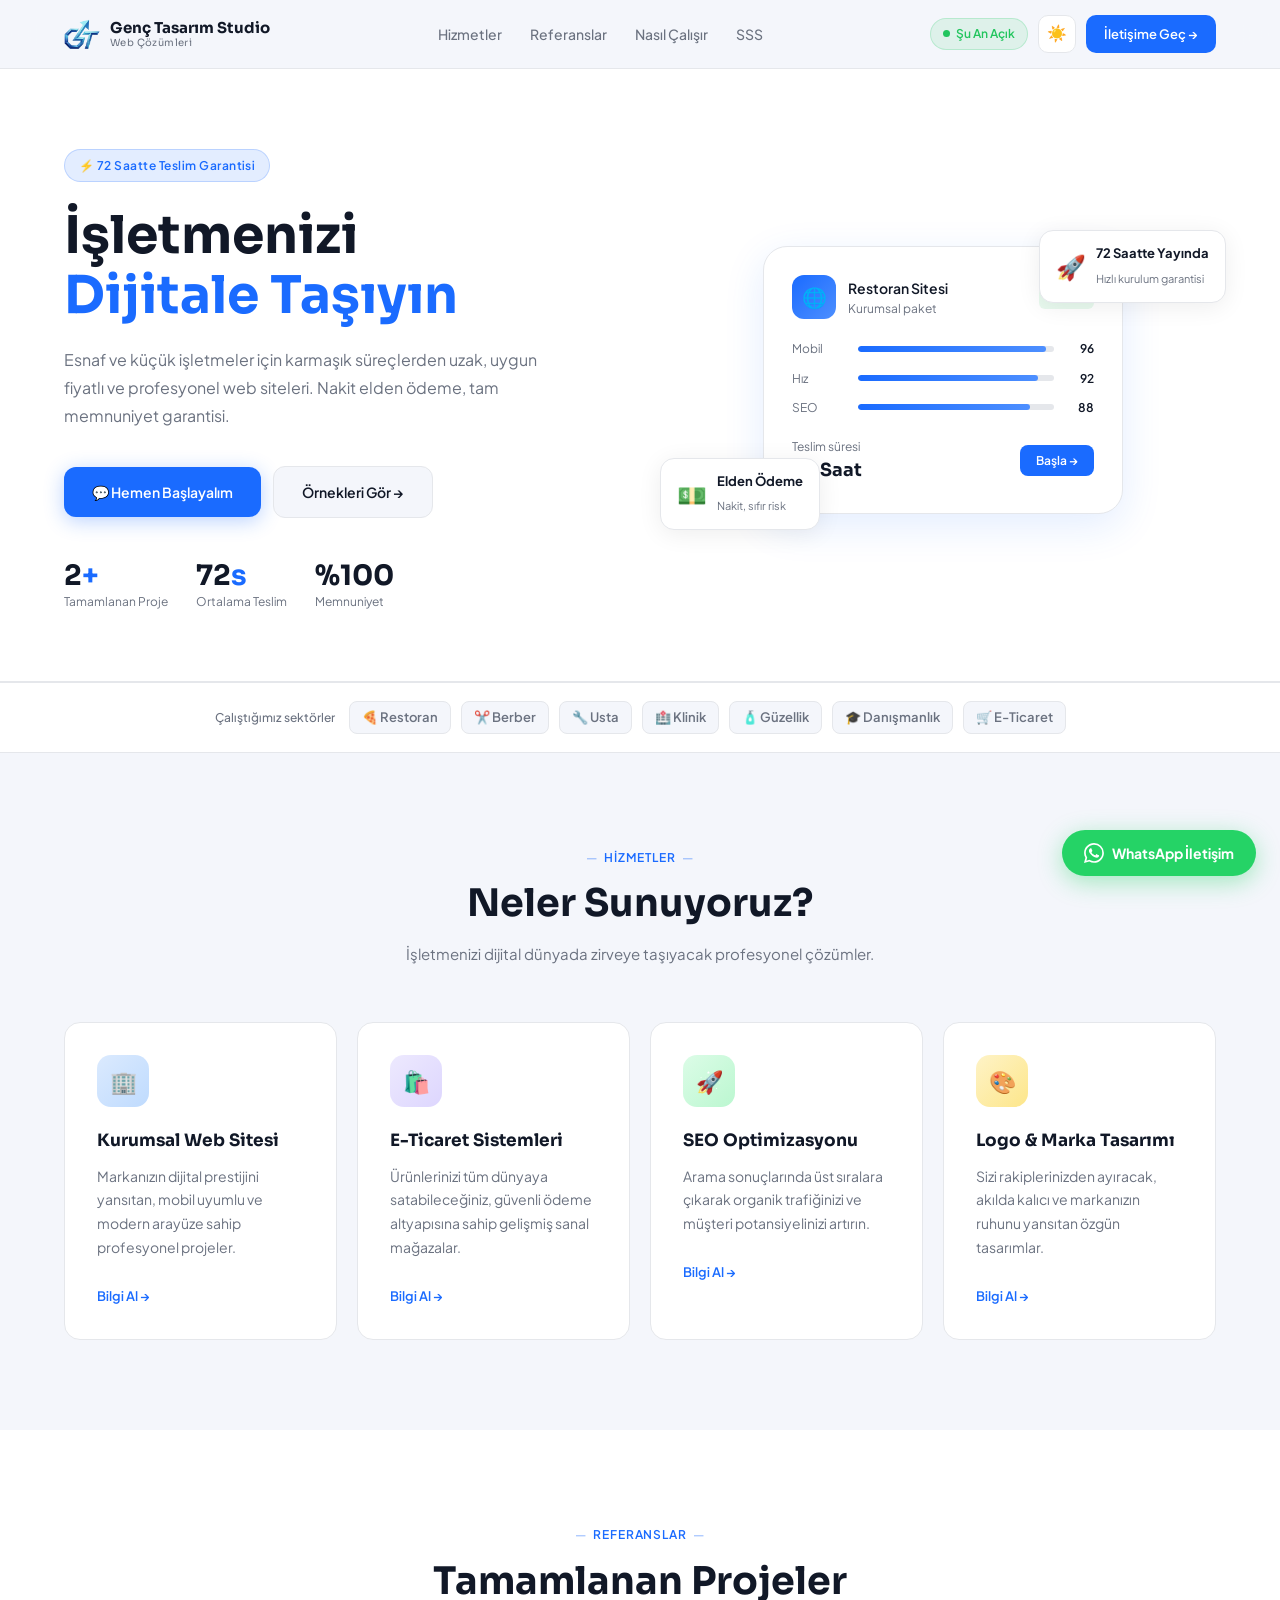
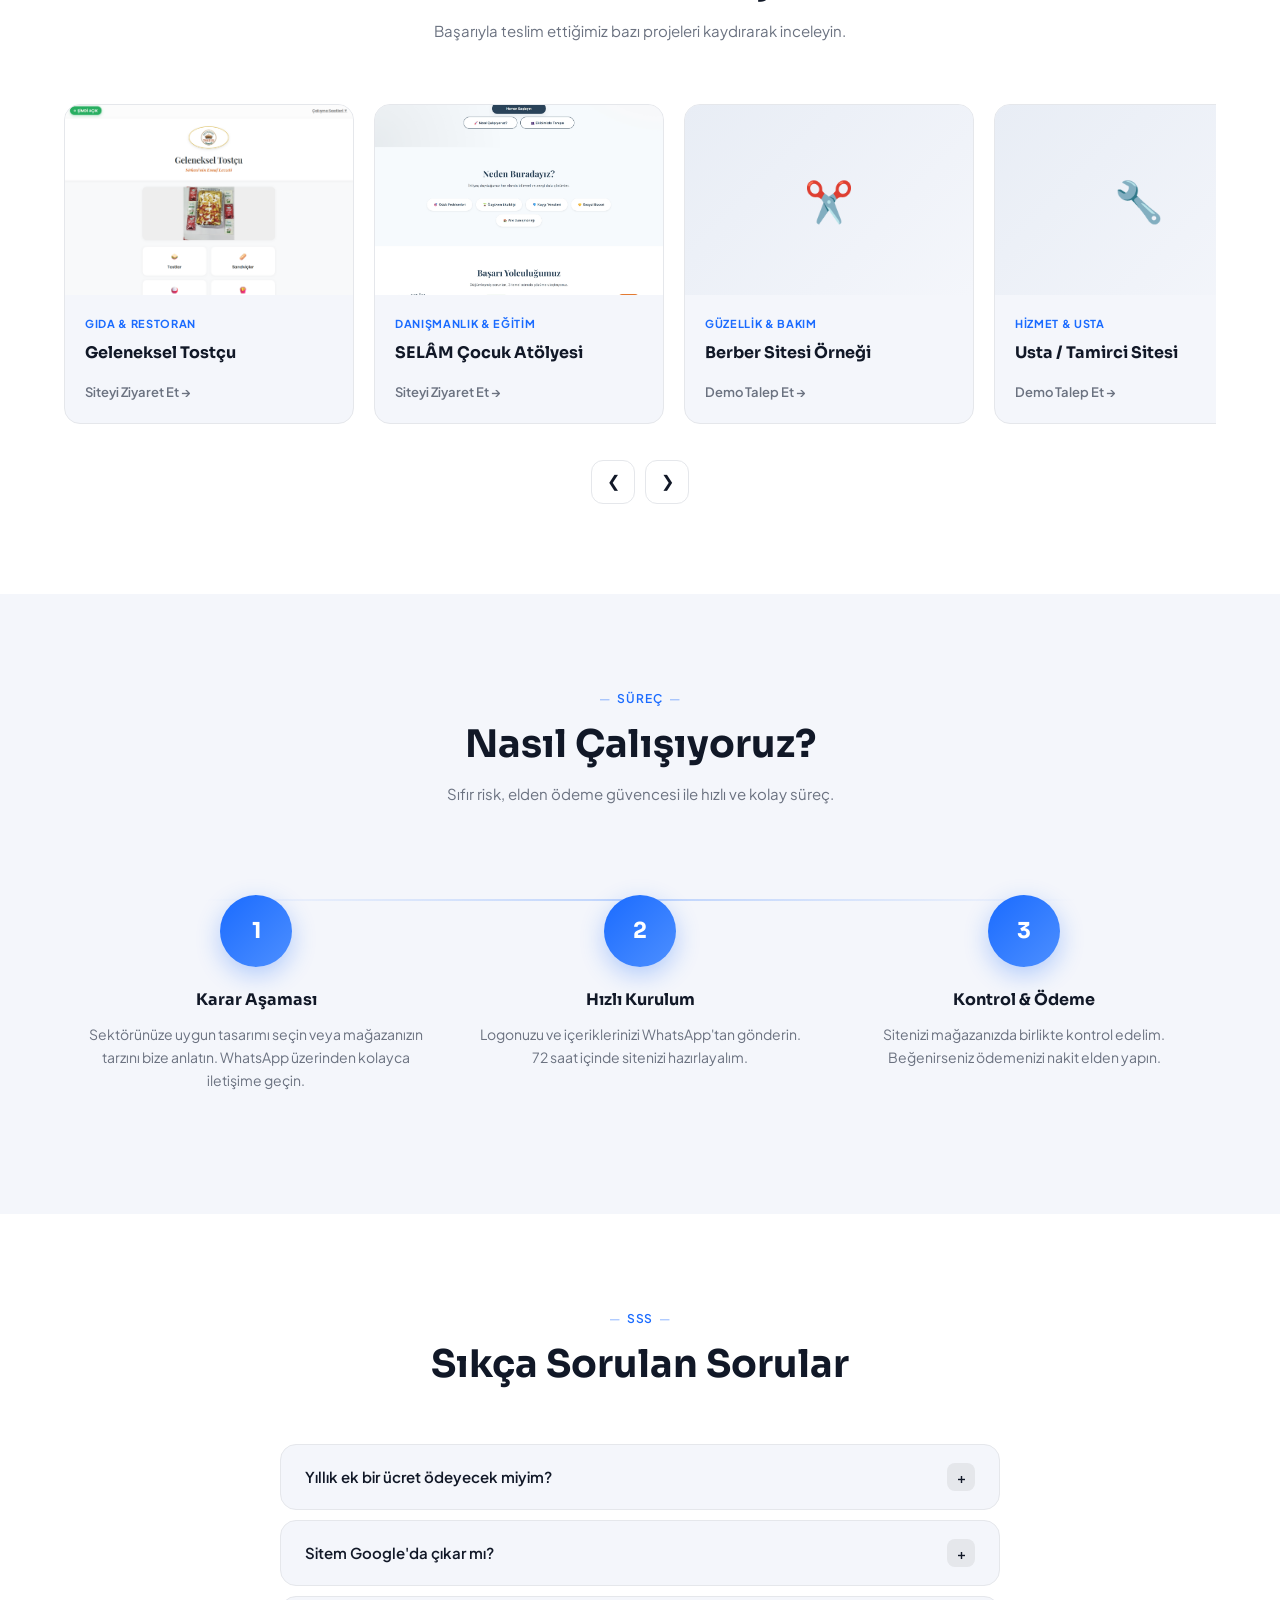
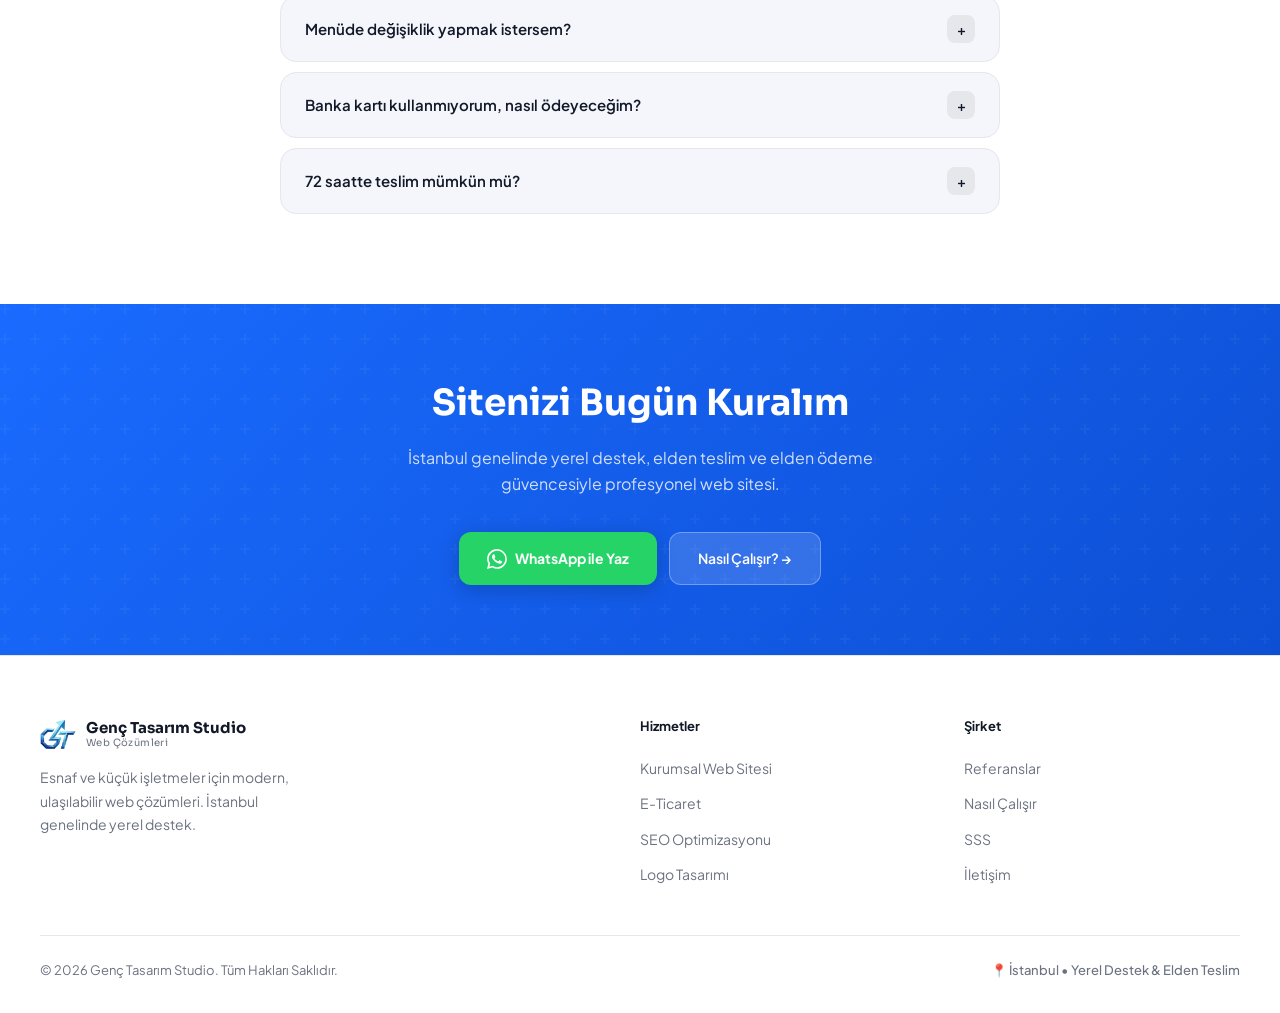
==== commit 696a2df2: "Add files via upload" ====
--- a/index.html
+++ b/index.html
@@ -6,8 +6,17 @@
   <title>Genç Tasarım Studio | Esnaf ve Küçük İşletme Web Çözümleri</title>
   <meta name="google-site-verification" content="pBnDFkcJVhdK2CviImtxMLCGWLPEghedCFNo5Gbp8ew"/>
   <meta name="description" content="Genç Tasarım Studio ile işletmenizi internete taşıyın. Esnaf ve küçük işletmeler için ekonomik, hızlı ve modern web tasarım çözümleri."/>
-  <link rel="icon" type="image/png" href="logo.png"/>
-  <link rel="apple-touch-icon" href="logo.png"/>
+  <script type="application/ld+json">
+{
+  "@context": "https://schema.org",
+  "@type": "WebSite",
+  "name": "Genç Tasarım Studio",
+  "url": "https://genctasarim-studio.github.io/"
+}
+</script>
+<link rel="icon" type="image/png" sizes="32x32" href="images/logo.png">
+<link rel="icon" type="image/png" sizes="192x192" href="images/logo.png">
+<link rel="apple-touch-icon" href="images/logo.png">
   <link href="https://fonts.googleapis.com/css2?family=Plus+Jakarta+Sans:wght@300;400;500;600;700;800&family=Sora:wght@300;400;600;700&display=swap" rel="stylesheet"/>
 
   <style>
@@ -281,6 +290,7 @@
     @media (max-width: 768px) {
       .nav-links { display: none; }
       .badge-open { display: none; }
+      .nav-cta { display: none; }
       .hamburger { display: flex; }
       .hero { padding: 48px 24px 40px; }
       .hero h1 { font-size: 28px; }
@@ -475,7 +485,7 @@
     </div>
     <div class="proc-grid">
       <div class="proc-step reveal d1"><div class="proc-num">1</div><h3>Karar Aşaması</h3><p>Sektörünüze uygun tasarımı seçin veya mağazanızın tarzını bize anlatın. WhatsApp üzerinden kolayca iletişime geçin.</p></div>
-      <div class="proc-step reveal d2"><div class="proc-num">2</div><h3>Hızlı Kurulum</h3><p>Logonuzu ve içeriklerinizi WhatsApp'tan gönderin. 48 saat içinde sitenizi hazırlayalım.</p></div>
+      <div class="proc-step reveal d2"><div class="proc-num">2</div><h3>Hızlı Kurulum</h3><p>Logonuzu ve içeriklerinizi WhatsApp'tan gönderin. 72 saat içinde sitenizi hazırlayalım.</p></div>
       <div class="proc-step reveal d3"><div class="proc-num">3</div><h3>Kontrol & Ödeme</h3><p>Sitenizi mağazanızda birlikte kontrol edelim. Beğenirseniz ödemenizi nakit elden yapın.</p></div>
     </div>
   </div>
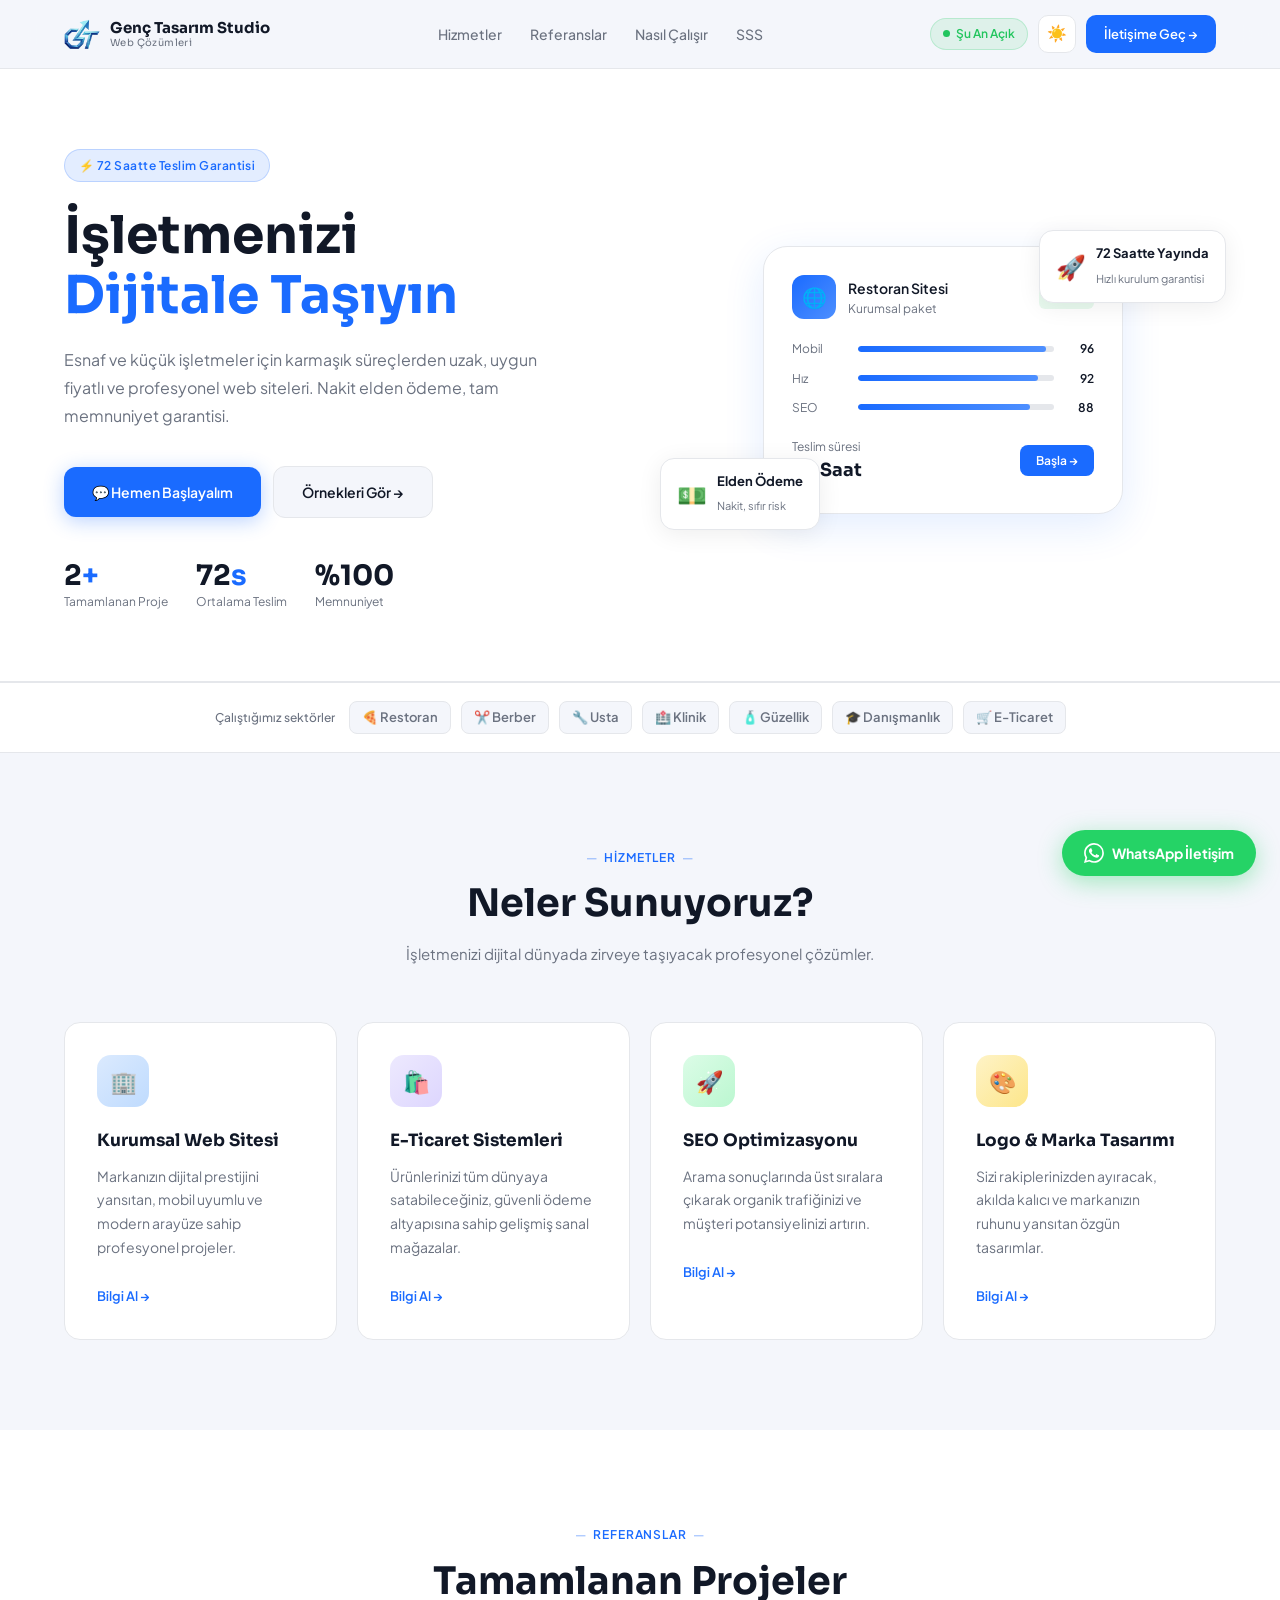
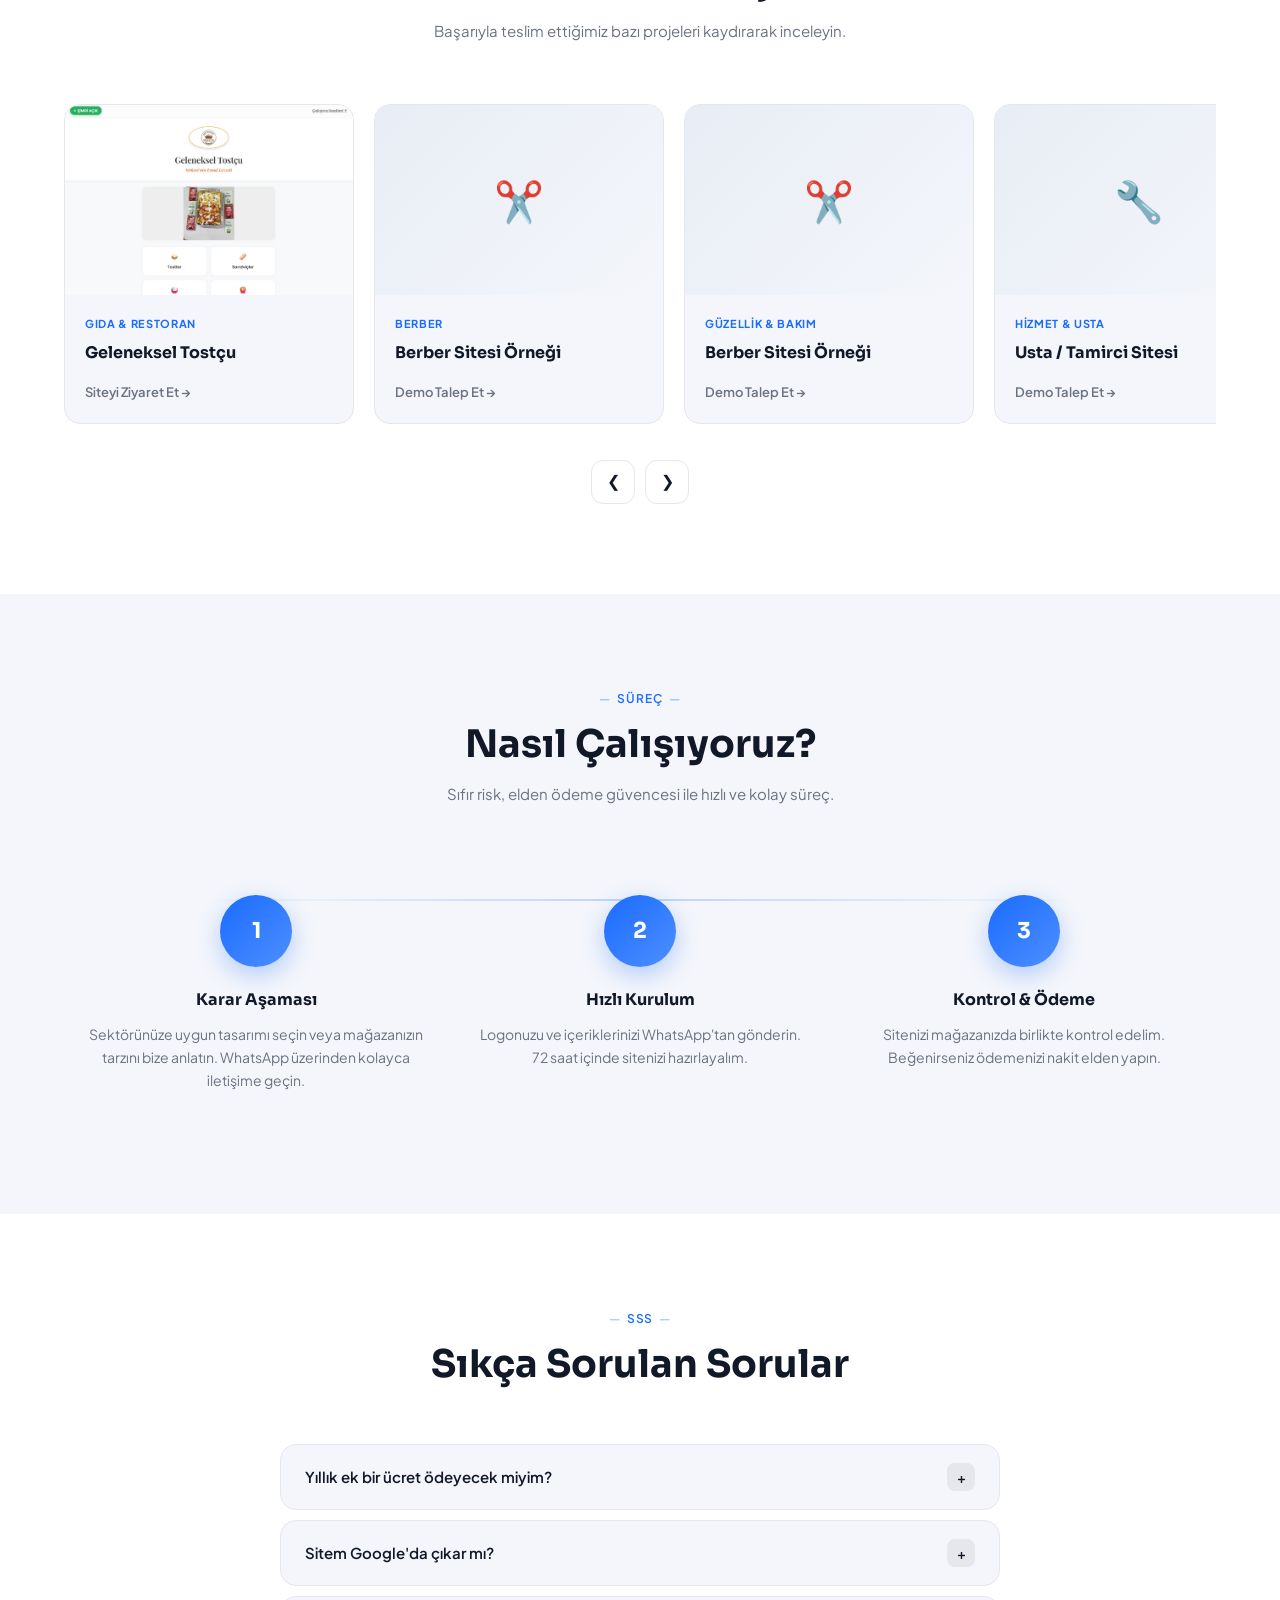
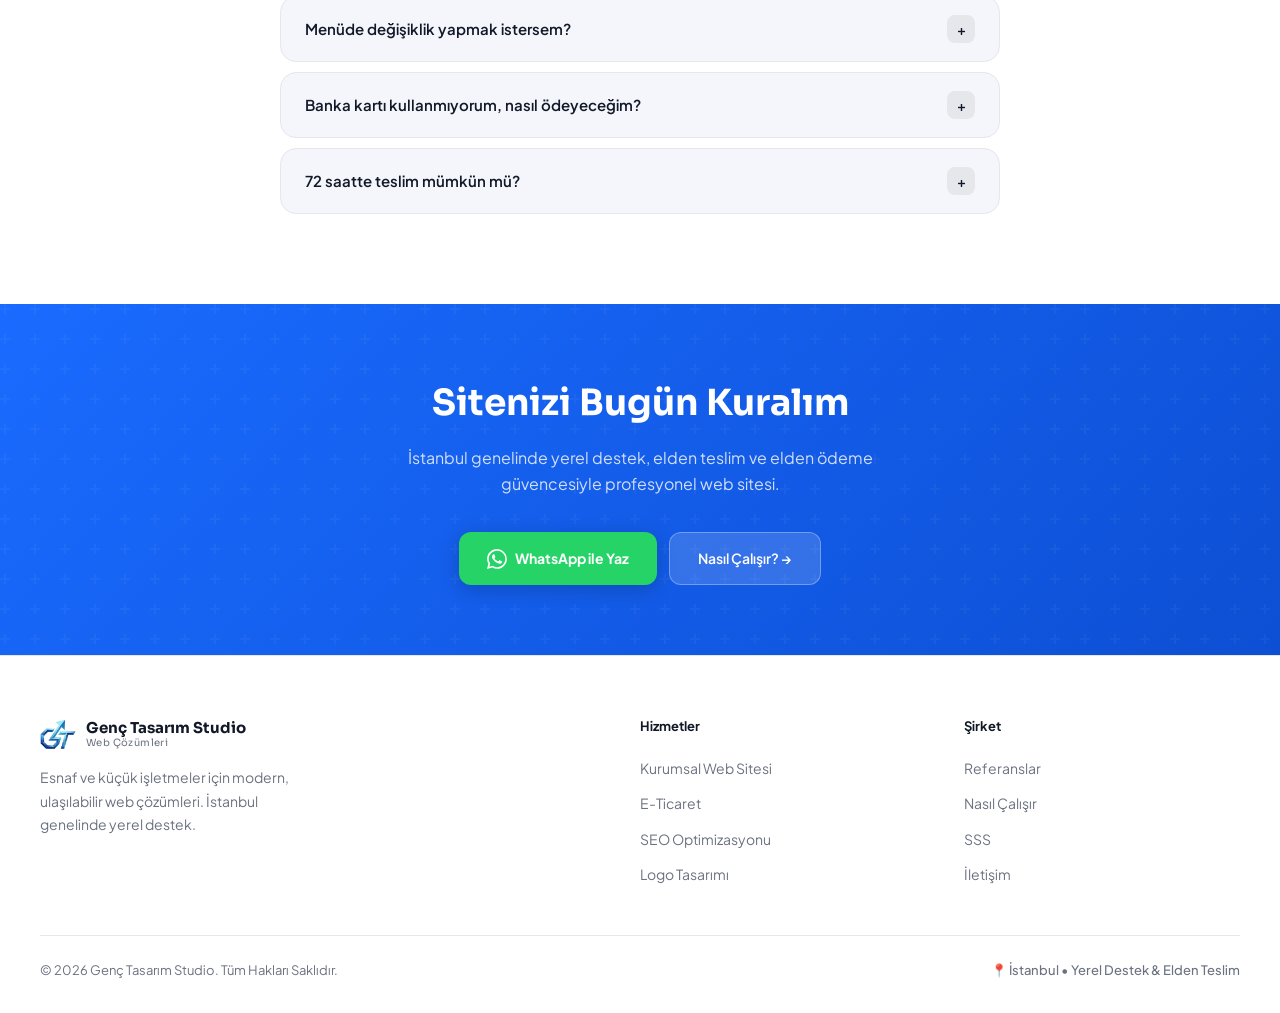
==== commit 22177c72: "Add files via upload" ====
--- a/index.html
+++ b/index.html
@@ -14,9 +14,9 @@
   "url": "https://genctasarim-studio.github.io/"
 }
 </script>
-<link rel="icon" type="image/png" sizes="32x32" href="images/logo.png">
-<link rel="icon" type="image/png" sizes="192x192" href="images/logo.png">
-<link rel="apple-touch-icon" href="images/logo.png">
+<link rel="icon" type="image/png" sizes="32x32" href="images/favicon-yeni.png">
+<link rel="icon" type="image/png" sizes="192x192" href="images/favicon-yeni.png">
+<link rel="apple-touch-icon" href="images/favicon-yeni.png">
   <link href="https://fonts.googleapis.com/css2?family=Plus+Jakarta+Sans:wght@300;400;500;600;700;800&family=Sora:wght@300;400;600;700&display=swap" rel="stylesheet"/>
 
   <style>
@@ -451,8 +451,8 @@
           <div class="pf-body"><div class="pf-cat">Gıda & Restoran</div><div class="pf-name">Geleneksel Tostçu</div><a href="https://geleneksel-tostcu.github.io/" target="_blank" class="pf-link">Siteyi Ziyaret Et →</a></div>
         </div>
         <div class="pf-card">
-          <div class="pf-img"><img src="images/selam.jpeg" alt="SELÂM" onerror="this.parentElement.innerHTML='<div class=pf-ph>🎓</div>'"/></div>
-          <div class="pf-body"><div class="pf-cat">Danışmanlık & Eğitim</div><div class="pf-name">SELÂM Çocuk Atölyesi</div><a href="https://selam-danismanlik.github.io/" target="_blank" class="pf-link">Siteyi Ziyaret Et →</a></div>
+          <div class="pf-img"><div class="pf-ph">✂️</div></div>
+          <div class="pf-body"><div class="pf-cat">Berber</div><div class="pf-name">Berber Sitesi Örneği</div><a href="https://wa.me/905360324038" target="_blank" class="pf-link">Demo Talep Et →</a></div>
         </div>
         <div class="pf-card">
           <div class="pf-img"><div class="pf-ph">✂️</div></div>
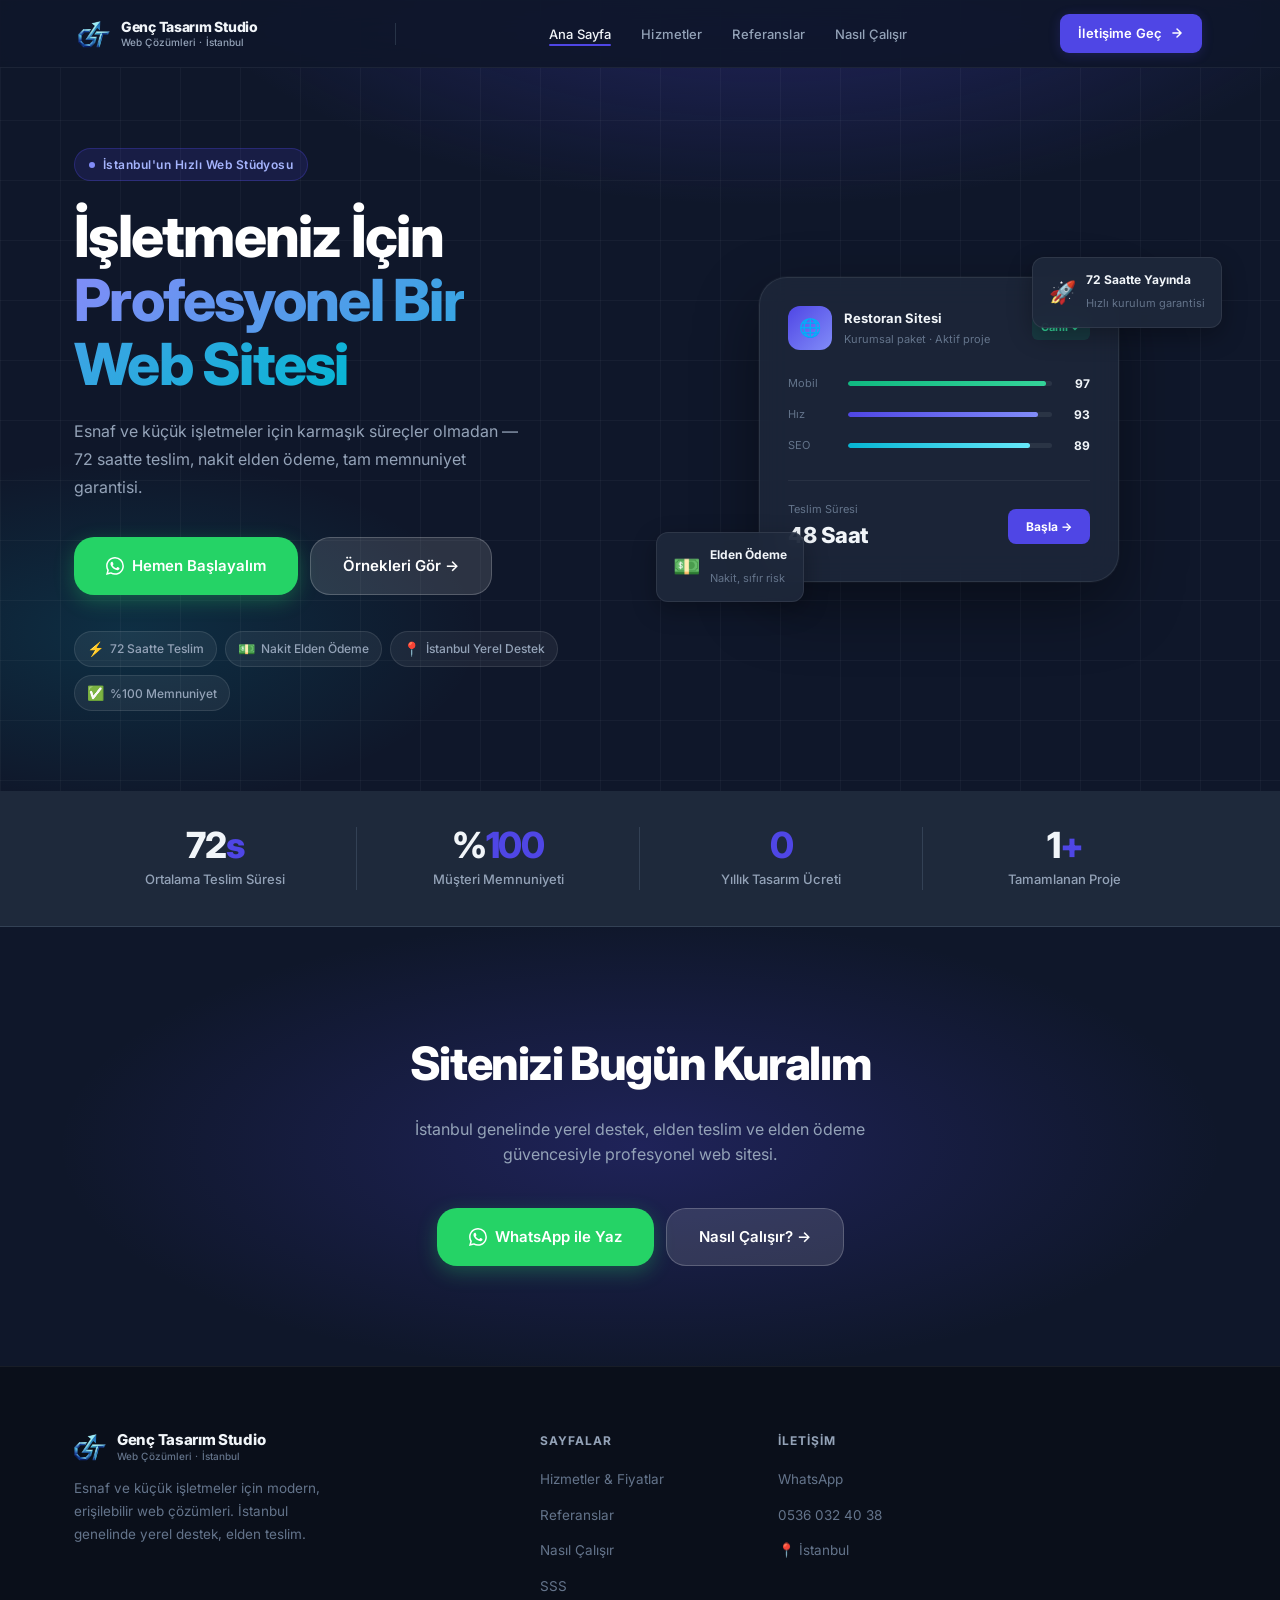
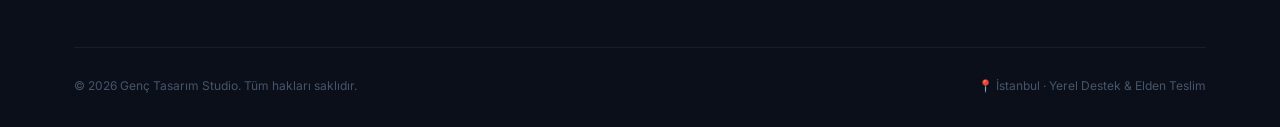
==== commit ae7052ca: "Add files via upload" ====
--- a/index.html
+++ b/index.html
@@ -3,588 +3,156 @@
 <head>
   <meta charset="UTF-8"/>
   <meta name="viewport" content="width=device-width, initial-scale=1.0"/>
-  <title>Genç Tasarım Studio | Esnaf ve Küçük İşletme Web Çözümleri</title>
+  <title>Genç Tasarım Studio | Profesyonel Web Tasarım İstanbul</title>
+  <meta name="description" content="Esnaf ve küçük işletmeler için modern, hızlı ve uygun fiyatlı web siteleri. 72 saatte teslim, elden ödeme, İstanbul genelinde yerel destek."/>
   <meta name="google-site-verification" content="pBnDFkcJVhdK2CviImtxMLCGWLPEghedCFNo5Gbp8ew"/>
-  <meta name="description" content="Genç Tasarım Studio ile işletmenizi internete taşıyın. Esnaf ve küçük işletmeler için ekonomik, hızlı ve modern web tasarım çözümleri."/>
-  <script type="application/ld+json">
-{
-  "@context": "https://schema.org",
-  "@type": "WebSite",
-  "name": "Genç Tasarım Studio",
-  "url": "https://genctasarim-studio.github.io/"
-}
-</script>
-<link rel="icon" type="image/png" sizes="32x32" href="images/favicon-yeni.png">
-<link rel="icon" type="image/png" sizes="192x192" href="images/favicon-yeni.png">
-<link rel="apple-touch-icon" href="images/favicon-yeni.png">
-  <link href="https://fonts.googleapis.com/css2?family=Plus+Jakarta+Sans:wght@300;400;500;600;700;800&family=Sora:wght@300;400;600;700&display=swap" rel="stylesheet"/>
+  <script type="application/ld+json">{"@context":"https://schema.org","@type":"LocalBusiness","name":"Genç Tasarım Studio","url":"https://genctasarim-studio.github.io/","telephone":"+905360324038","address":{"@type":"PostalAddress","addressLocality":"İstanbul","addressCountry":"TR"}}</script>
+  <link rel="icon" type="image/png" href="images/favicon-yeni.png"/>
+  <link rel="apple-touch-icon" href="images/favicon-yeni.png"/>
+  <link rel="preconnect" href="https://fonts.googleapis.com"/>
+  <link rel="preconnect" href="https://fonts.gstatic.com" crossorigin/>
+  <link href="https://fonts.googleapis.com/css2?family=Inter:wght@400;500;600;700;800&display=swap" rel="stylesheet"/>
+  <link rel="stylesheet" href="style.css"/>
+</head>
+<body class="dark" oncontextmenu="return false;">
 
-  <style>
-    *, *::before, *::after { margin: 0; padding: 0; box-sizing: border-box; }
-
-    :root {
-      --blue: #1a6bff;
-      --blue-dark: #0d4fd4;
-      --blue-light: #4d8fff;
-      --blue-glow: rgba(26,107,255,0.12);
-      --bg: #f4f6fb;
-      --bg-card: #ffffff;
-      --text: #111827;
-      --text-sub: #6b7280;
-      --border: #e5e7eb;
-      --green: #22c55e;
-      --font-head: 'Sora', sans-serif;
-      --font-body: 'Plus Jakarta Sans', sans-serif;
-      --radius: 16px;
-      --shadow: 0 4px 24px rgba(0,0,0,0.07);
-      --shadow-lg: 0 12px 40px rgba(26,107,255,0.12);
-    }
-
-    html { scroll-behavior: smooth; overflow-x: hidden; }
-
-    body {
-      font-family: var(--font-body);
-      background: var(--bg);
-      color: var(--text);
-      line-height: 1.6;
-      -webkit-tap-highlight-color: transparent;
-      overflow-x: hidden;
-    }
-
-    body.dark {
-      --bg: #0d1117;
-      --bg-card: #161b22;
-      --text: #e6edf3;
-      --text-sub: #8b949e;
-      --border: #21262d;
-      --shadow: 0 4px 24px rgba(0,0,0,0.3);
-      --shadow-lg: 0 12px 40px rgba(26,107,255,0.2);
-    }
-
-    /* NAVBAR */
-    .nav {
-      position: sticky; top: 0; z-index: 200;
-      background: rgba(244,246,251,0.88);
-      backdrop-filter: blur(18px); -webkit-backdrop-filter: blur(18px);
-      border-bottom: 1px solid var(--border); transition: background 0.3s;
-    }
-    body.dark .nav { background: rgba(13,17,23,0.92); }
-    .nav-inner {
-      max-width: 1200px; margin: 0 auto; padding: 0 24px;
-      height: 68px; display: flex; align-items: center; justify-content: space-between; gap: 16px;
-    }
-    .nav-logo { display: flex; align-items: center; gap: 10px; text-decoration: none; flex-shrink: 0; }
-    .nav-logo img { width: 36px; height: 36px; object-fit: contain; }
-    .nav-logo-text { font-family: var(--font-head); font-size: 15px; font-weight: 700; color: var(--text); line-height: 1.2; }
-    .nav-logo-text span { display: block; font-size: 10px; font-weight: 400; color: var(--text-sub); letter-spacing: 0.04em; }
-    .nav-links { display: flex; align-items: center; gap: 2px; list-style: none; }
-    .nav-links a { padding: 7px 13px; border-radius: 8px; color: var(--text-sub); font-size: 14px; font-weight: 500; text-decoration: none; transition: color 0.2s, background 0.2s; }
-    .nav-links a:hover { color: var(--blue); background: var(--blue-glow); }
-    .nav-right { display: flex; align-items: center; gap: 10px; }
-    .badge-open {
-      display: flex; align-items: center; gap: 6px;
-      background: rgba(34,197,94,0.1); color: var(--green);
-      padding: 5px 12px; border-radius: 20px; font-size: 12px; font-weight: 600;
-      border: 1px solid rgba(34,197,94,0.2);
-    }
-    .badge-open::before { content:''; width:7px; height:7px; border-radius:50%; background:var(--green); animation: pdot 2s infinite; }
-    @keyframes pdot { 0%,100%{transform:scale(1);opacity:1} 50%{transform:scale(1.4);opacity:0.6} }
-    .theme-btn {
-      width: 38px; height: 38px; border-radius: 10px; border: 1px solid var(--border); background: var(--bg-card);
-      cursor: pointer; display: flex; align-items: center; justify-content: center; font-size: 16px; transition: all 0.2s;
-    }
-    .theme-btn:hover { background: var(--blue-glow); border-color: var(--blue); }
-    .nav-cta {
-      background: var(--blue); color: #fff; border: none; padding: 9px 18px; border-radius: 10px;
-      font-family: var(--font-body); font-size: 13px; font-weight: 600; cursor: pointer;
-      text-decoration: none; transition: all 0.2s; white-space: nowrap;
-    }
-    .nav-cta:hover { background: var(--blue-dark); transform: translateY(-1px); box-shadow: 0 4px 16px rgba(26,107,255,0.35); }
-    .hamburger { display: none; flex-direction: column; gap: 5px; background: none; border: none; cursor: pointer; padding: 4px; }
-    .hamburger span { display: block; width: 22px; height: 2px; background: var(--text); border-radius: 2px; transition: all 0.3s; }
-    .mobile-menu {
-      display: none; flex-direction: column; background: var(--bg-card);
-      border-bottom: 1px solid var(--border); padding: 12px 24px 20px; gap: 4px;
-    }
-    .mobile-menu a { padding: 10px 12px; border-radius: 8px; text-decoration: none; color: var(--text); font-size: 15px; font-weight: 500; transition: background 0.2s; }
-    .mobile-menu a:hover { background: var(--blue-glow); color: var(--blue); }
-    .mobile-menu .m-cta { margin-top: 8px; background: var(--blue); color: #fff; text-align: center; padding: 12px; border-radius: 10px; }
-    .mobile-menu.open { display: flex; }
-
-    /* HERO */
-    .hero-wrap { background: var(--bg-card); border-bottom: 1px solid var(--border); }
-    .hero {
-      max-width: 1200px; margin: 0 auto; padding: 80px 24px 70px;
-      display: grid; grid-template-columns: 1fr 1fr; gap: 60px; align-items: center;
-    }
-    .hero-tag {
-      display: inline-flex; align-items: center; gap: 8px;
-      background: var(--blue-glow); color: var(--blue);
-      padding: 6px 14px; border-radius: 20px; font-size: 12px; font-weight: 600; letter-spacing: 0.04em;
-      margin-bottom: 24px; border: 1px solid rgba(26,107,255,0.2);
-    }
-    .hero h1 {
-      font-family: var(--font-head); font-size: clamp(30px, 4.5vw, 52px);
-      font-weight: 700; line-height: 1.15; color: var(--text); margin-bottom: 20px;
-    }
-    .hero h1 .accent { color: var(--blue); }
-    .hero-desc { font-size: 16px; color: var(--text-sub); margin-bottom: 36px; line-height: 1.75; max-width: 480px; }
-    .hero-actions { display: flex; gap: 12px; flex-wrap: wrap; align-items: center; }
-    .btn-primary {
-      background: var(--blue); color: #fff; border: none; padding: 14px 28px; border-radius: 12px;
-      font-family: var(--font-body); font-size: 14px; font-weight: 600; cursor: pointer;
-      text-decoration: none; display: inline-flex; align-items: center; gap: 8px;
-      transition: all 0.2s; box-shadow: 0 4px 20px rgba(26,107,255,0.3);
-    }
-    .btn-primary:hover { background: var(--blue-dark); transform: translateY(-2px); box-shadow: 0 8px 28px rgba(26,107,255,0.4); }
-    .btn-secondary {
-      background: var(--bg); color: var(--text); border: 1px solid var(--border);
-      padding: 14px 28px; border-radius: 12px; font-family: var(--font-body); font-size: 14px; font-weight: 600;
-      cursor: pointer; text-decoration: none; display: inline-flex; align-items: center; gap: 8px; transition: all 0.2s;
-    }
-    .btn-secondary:hover { border-color: var(--blue); color: var(--blue); background: var(--blue-glow); }
-    .hero-stats { display: flex; gap: 28px; margin-top: 44px; flex-wrap: wrap; }
-    .stat-num { font-family: var(--font-head); font-size: 28px; font-weight: 700; color: var(--text); line-height: 1; }
-    .stat-num span { color: var(--blue); }
-    .stat-label { font-size: 12px; color: var(--text-sub); margin-top: 2px; }
-    .hero-visual { position: relative; display: flex; justify-content: center; align-items: center; }
-    .hero-card {
-      background: var(--bg-card); border: 1px solid var(--border); border-radius: 24px; padding: 28px;
-      box-shadow: var(--shadow-lg); width: 100%; max-width: 360px; position: relative; z-index: 2;
-    }
-    .hc-top { display: flex; align-items: center; gap: 12px; margin-bottom: 20px; }
-    .hc-icon { width: 44px; height: 44px; border-radius: 12px; background: linear-gradient(135deg, #1a6bff, #4d8fff); display: flex; align-items: center; justify-content: center; font-size: 20px; }
-    .hc-info h4 { font-size: 14px; font-weight: 600; color: var(--text); }
-    .hc-info p { font-size: 12px; color: var(--text-sub); }
-    .hc-badge { margin-left: auto; background: rgba(34,197,94,0.1); color: var(--green); font-size: 11px; font-weight: 600; padding: 3px 10px; border-radius: 6px; }
-    .hc-bars { display: flex; flex-direction: column; gap: 10px; margin-bottom: 20px; }
-    .bar-row { display: flex; align-items: center; gap: 10px; }
-    .bar-label { font-size: 12px; color: var(--text-sub); width: 56px; flex-shrink: 0; }
-    .bar-track { flex: 1; height: 6px; background: var(--border); border-radius: 3px; overflow: hidden; }
-    .bar-fill { height: 100%; border-radius: 3px; background: linear-gradient(90deg, var(--blue), var(--blue-light)); animation: bg 1.2s ease-out forwards; transform-origin: left; }
-    @keyframes bg { from{transform:scaleX(0)} to{transform:scaleX(1)} }
-    .bar-pct { font-size: 12px; font-weight: 600; color: var(--text); width: 30px; text-align: right; }
-    .hc-footer { display: flex; align-items: center; justify-content: space-between; }
-    .hcf-l .lbl { font-size: 12px; color: var(--text-sub); }
-    .hcf-l .val { font-family: var(--font-head); font-size: 18px; font-weight: 700; color: var(--text); }
-    .hcf-btn { background: var(--blue); color: #fff; border: none; padding: 8px 16px; border-radius: 8px; font-size: 12px; font-weight: 600; cursor: pointer; font-family: var(--font-body); }
-    .float-1, .float-2 { position: absolute; background: var(--bg-card); border: 1px solid var(--border); border-radius: 14px; padding: 12px 16px; box-shadow: var(--shadow); z-index: 3; display: flex; align-items: center; gap: 10px; }
-    .float-1 { top: -16px; right: -10px; }
-    .float-2 { bottom: -16px; left: -10px; }
-    .fl-icon { font-size: 24px; }
-    .fl-text strong { font-size: 13px; color: var(--text); display: block; }
-    .fl-text span { font-size: 11px; color: var(--text-sub); }
-
-    /* CLIENTS */
-    .clients { border-top: 1px solid var(--border); border-bottom: 1px solid var(--border); padding: 18px 24px; display: flex; align-items: center; justify-content: center; gap: 14px; flex-wrap: wrap; background: var(--bg-card); }
-    .clients-label { font-size: 12px; color: var(--text-sub); font-weight: 500; white-space: nowrap; }
-    .clients-logos { display: flex; align-items: center; gap: 10px; flex-wrap: wrap; justify-content: center; }
-    .cl-item { font-size: 13px; font-weight: 600; color: var(--text-sub); padding: 5px 12px; border-radius: 8px; background: var(--bg); border: 1px solid var(--border); white-space: nowrap; transition: color 0.2s, border-color 0.2s; }
-    .cl-item:hover { color: var(--blue); border-color: rgba(26,107,255,0.3); }
-
-    /* SECTION COMMON */
-    .sec { padding: 90px 24px; max-width: 1200px; margin: 0 auto; }
-    .sec-hd { text-align: center; margin-bottom: 56px; }
-    .sec-tag { display: inline-flex; align-items: center; gap: 6px; font-size: 12px; font-weight: 600; color: var(--blue); letter-spacing: 0.08em; text-transform: uppercase; margin-bottom: 14px; }
-    .sec-tag::before, .sec-tag::after { content:'—'; opacity:0.4; }
-    .sec-title { font-family: var(--font-head); font-size: clamp(24px, 3.5vw, 38px); font-weight: 700; color: var(--text); margin-bottom: 14px; line-height: 1.2; }
-    .sec-desc { font-size: 15px; color: var(--text-sub); max-width: 540px; margin: 0 auto; line-height: 1.7; }
-
-    /* SERVICES */
-    .svc-wrap { background: var(--bg); }
-    .svc-grid { display: grid; grid-template-columns: repeat(auto-fit, minmax(250px, 1fr)); gap: 20px; }
-    .svc-card { background: var(--bg-card); border: 1px solid var(--border); border-radius: var(--radius); padding: 32px; transition: transform 0.25s, box-shadow 0.25s, border-color 0.25s; position: relative; overflow: hidden; }
-    .svc-card::before { content:''; position:absolute; top:0; left:0; right:0; height:3px; background:linear-gradient(90deg,var(--blue),var(--blue-light)); transform:scaleX(0); transition:transform 0.3s; transform-origin:left; }
-    .svc-card:hover::before { transform:scaleX(1); }
-    .svc-card:hover { transform: translateY(-6px); box-shadow: var(--shadow-lg); border-color: rgba(26,107,255,0.2); }
-    .svc-icon { width: 52px; height: 52px; border-radius: 14px; display: flex; align-items: center; justify-content: center; font-size: 22px; margin-bottom: 20px; }
-    .svc-card h3 { font-family: var(--font-head); font-size: 17px; font-weight: 700; margin-bottom: 10px; color: var(--text); }
-    .svc-card p { font-size: 14px; color: var(--text-sub); line-height: 1.7; margin-bottom: 22px; }
-    .svc-link { display: inline-flex; align-items: center; gap: 6px; font-size: 13px; font-weight: 600; color: var(--blue); text-decoration: none; transition: gap 0.2s; }
-    .svc-link:hover { gap: 10px; }
-
-    /* PORTFOLIO */
-    .pf-wrap { background: var(--bg-card); }
-    .pf-slider { display: flex; gap: 20px; overflow-x: auto; padding-bottom: 12px; scrollbar-width: none; -ms-overflow-style: none; cursor: grab; scroll-behavior: smooth; padding-top: 4px; }
-    .pf-slider::-webkit-scrollbar { display: none; }
-    .pf-slider.dragging { cursor: grabbing; scroll-behavior: auto; }
-    .pf-card { min-width: 290px; width: 290px; flex: 0 0 290px; height: 320px; background: var(--bg); border: 1px solid var(--border); border-radius: var(--radius); overflow: hidden; transition: transform 0.25s, box-shadow 0.25s; user-select: none; display: flex; flex-direction: column; }
-    .pf-body { padding: 20px; flex: 1; display: flex; flex-direction: column; justify-content: space-between; }
-    .pf-card:hover { transform: translateY(-6px); box-shadow: var(--shadow-lg); }
-    .pf-img { width: 100%; height: 190px; background: var(--border); overflow: hidden; position: relative; }
-    .pf-img img { width: 100%; height: 100%; object-fit: cover; transition: transform 0.4s; }
-    .pf-card:hover .pf-img img { transform: scale(1.05); }
-    .pf-ph { width: 100%; height: 100%; display: flex; align-items: center; justify-content: center; font-size: 40px; background: linear-gradient(135deg, #e8edf5, #f4f6fb); }
-    body.dark .pf-ph { background: linear-gradient(135deg, #1f2937, #111827); }
-    .pf-body { padding: 20px; }
-    .pf-cat { font-size: 11px; font-weight: 700; color: var(--blue); letter-spacing: 0.06em; text-transform: uppercase; margin-bottom: 6px; }
-    .pf-name { font-family: var(--font-head); font-size: 16px; font-weight: 700; color: var(--text); margin-bottom: 14px; }
-    .pf-link { display: inline-flex; align-items: center; gap: 6px; font-size: 13px; font-weight: 600; color: var(--text-sub); text-decoration: none; transition: color 0.2s, gap 0.2s; }
-    .pf-card:hover .pf-link { color: var(--blue); gap: 10px; }
-    .sl-ctrl { display: flex; gap: 10px; margin-top: 24px; justify-content: center; }
-    .sl-btn { width: 44px; height: 44px; border-radius: 12px; background: var(--bg-card); border: 1px solid var(--border); color: var(--text); font-size: 16px; cursor: pointer; display: flex; align-items: center; justify-content: center; transition: all 0.2s; }
-    .sl-btn:hover { background: var(--blue); color: #fff; border-color: var(--blue); }
-
-    /* PROCESS */
-    .proc-wrap { background: var(--bg); }
-    .proc-grid { display: grid; grid-template-columns: repeat(auto-fit, minmax(230px, 1fr)); gap: 0; position: relative; }
-    .proc-grid::before { content:''; position:absolute; top:36px; left:12%; right:12%; height:2px; background:linear-gradient(90deg,transparent,rgba(26,107,255,0.25),transparent); pointer-events:none; }
-    .proc-step { padding: 32px 24px; text-align: center; }
-    .proc-num { width: 72px; height: 72px; border-radius: 50%; background: linear-gradient(135deg, var(--blue), var(--blue-light)); display: flex; align-items: center; justify-content: center; font-family: var(--font-head); font-size: 22px; font-weight: 700; color: #fff; margin: 0 auto 20px; box-shadow: 0 8px 24px rgba(26,107,255,0.3); }
-    .proc-step h3 { font-family: var(--font-head); font-size: 16px; font-weight: 700; margin-bottom: 10px; color: var(--text); }
-    .proc-step p { font-size: 14px; color: var(--text-sub); line-height: 1.65; }
-
-    /* FAQ */
-    .faq-wrap { background: var(--bg-card); }
-    .faq-list { max-width: 720px; margin: 0 auto; display: flex; flex-direction: column; gap: 10px; }
-    .faq-item { border: 1px solid var(--border); border-radius: var(--radius); background: var(--bg); overflow: hidden; transition: border-color 0.2s; }
-    .faq-item.open { border-color: rgba(26,107,255,0.3); }
-    .faq-q { width: 100%; padding: 18px 24px; text-align: left; background: none; border: none; cursor: pointer; font-family: var(--font-body); font-size: 15px; font-weight: 600; color: var(--text); display: flex; justify-content: space-between; align-items: center; gap: 12px; transition: color 0.2s; }
-    .faq-item.open .faq-q { color: var(--blue); }
-    .faq-icon { width: 28px; height: 28px; border-radius: 8px; flex-shrink: 0; background: var(--border); display: flex; align-items: center; justify-content: center; font-size: 14px; transition: transform 0.3s, background 0.3s; }
-    .faq-item.open .faq-icon { transform: rotate(45deg); background: var(--blue-glow); color: var(--blue); }
-    .faq-a { max-height: 0; overflow: hidden; transition: max-height 0.4s ease, padding 0.3s; font-size: 14px; color: var(--text-sub); line-height: 1.75; padding: 0 24px; }
-    .faq-item.open .faq-a { max-height: 200px; padding: 0 24px 18px; }
-
-    /* CTA BAND */
-    .cta-band { background: linear-gradient(135deg, #1a6bff 0%, #0d4fd4 100%); padding: 70px 24px; text-align: center; position: relative; overflow: hidden; }
-    .cta-band::before { content:''; position:absolute; inset:0; background:url("data:image/svg+xml,%3Csvg width='60' height='60' viewBox='0 0 60 60' xmlns='http://www.w3.org/2000/svg'%3E%3Cg fill='%23ffffff' fill-opacity='0.04'%3E%3Cpath d='M36 34v-4h-2v4h-4v2h4v4h2v-4h4v-2h-4zm0-30V0h-2v4h-4v2h4v4h2V6h4V4h-4zM6 34v-4H4v4H0v2h4v4h2v-4h4v-2H6zM6 4V0H4v4H0v2h4v4h2V6h4V4H6z'/%3E%3C/g%3E%3C/svg%3E"); }
-    .cta-band h2 { font-family: var(--font-head); font-size: clamp(22px, 3.5vw, 36px); font-weight: 700; color: #fff; margin-bottom: 14px; position: relative; }
-    .cta-band p { font-size: 16px; color: rgba(255,255,255,0.8); margin-bottom: 36px; position: relative; max-width: 500px; margin-left: auto; margin-right: auto; }
-    .cta-btns { display: flex; gap: 12px; justify-content: center; flex-wrap: wrap; position: relative; }
-    .cta-wa { display: inline-flex; align-items: center; gap: 8px; background: #25d366; color: #fff; padding: 14px 28px; border-radius: 12px; font-family: var(--font-body); font-size: 14px; font-weight: 700; text-decoration: none; transition: all 0.2s; box-shadow: 0 4px 20px rgba(0,0,0,0.2); }
-    .cta-wa:hover { transform: translateY(-2px); box-shadow: 0 8px 28px rgba(0,0,0,0.3); background: #1da851; }
-    .cta-wh { display: inline-flex; align-items: center; gap: 8px; background: rgba(255,255,255,0.15); color: #fff; border: 1px solid rgba(255,255,255,0.3); padding: 14px 28px; border-radius: 12px; font-family: var(--font-body); font-size: 14px; font-weight: 600; text-decoration: none; transition: all 0.2s; }
-    .cta-wh:hover { background: rgba(255,255,255,0.25); }
-
-    /* FOOTER */
-    footer { background: var(--bg-card); border-top: 1px solid var(--border); padding: 60px 24px 32px; }
-    .ft-inner { max-width: 1200px; margin: 0 auto; }
-    .ft-top { display: grid; grid-template-columns: 2fr 1fr 1fr; gap: 48px; margin-bottom: 48px; }
-    .ft-brand p { font-size: 14px; color: var(--text-sub); line-height: 1.7; max-width: 280px; margin-top: 14px; }
-    .ft-col h4 { font-size: 13px; font-weight: 700; color: var(--text); margin-bottom: 18px; }
-    .ft-col ul { list-style: none; display: flex; flex-direction: column; gap: 10px; }
-    .ft-col ul a { font-size: 14px; color: var(--text-sub); text-decoration: none; transition: color 0.2s; }
-    .ft-col ul a:hover { color: var(--blue); }
-    .ft-bot { border-top: 1px solid var(--border); padding-top: 24px; display: flex; align-items: center; justify-content: space-between; flex-wrap: wrap; gap: 12px; }
-    .ft-bot p, .ft-loc { font-size: 13px; color: var(--text-sub); }
-    .ft-loc { display: flex; align-items: center; gap: 6px; font-weight: 500; }
-
-    /* WA FLOAT */
-    .wa-float { position: fixed; bottom: 24px; right: 24px; background: #25d366; color: #fff; padding: 12px 22px; border-radius: 50px; text-decoration: none; font-family: var(--font-body); font-size: 14px; font-weight: 700; display: flex; align-items: center; gap: 8px; box-shadow: 0 6px 24px rgba(37,211,102,0.4); z-index: 500; transition: transform 0.25s, box-shadow 0.25s; animation: fin 0.6s 0.5s both; }
-    .wa-float:hover { transform: translateY(-3px); box-shadow: 0 10px 32px rgba(37,211,102,0.5); }
-    @keyframes fin { from{opacity:0;transform:translateY(20px)} to{opacity:1;transform:translateY(0)} }
-    .wa-svg { width: 20px; height: 20px; flex-shrink: 0; }
-
-    /* REVEAL */
-    .reveal { opacity: 0; transform: translateY(28px); transition: opacity 0.7s ease, transform 0.7s ease; }
-    .reveal.visible { opacity: 1; transform: translateY(0); }
-    .d1{transition-delay:0.1s} .d2{transition-delay:0.2s} .d3{transition-delay:0.3s} .d4{transition-delay:0.4s}
-
-    /* RESPONSIVE */
-    @media (max-width: 1024px) {
-      .hero { grid-template-columns: 1fr; gap: 40px; padding-top: 60px; }
-      .hero-visual { order: -1; }
-      .hero-card { max-width: 400px; }
-    }
-    @media (max-width: 768px) {
-      .nav-links { display: none; }
-      .badge-open { display: none; }
-      .nav-cta { display: none; }
-      .hamburger { display: flex; }
-      .hero { padding: 48px 24px 40px; }
-      .hero h1 { font-size: 28px; }
-      .hero-stats { gap: 20px; }
-      .float-1, .float-2 { display: none; }
-      .ft-top { grid-template-columns: 1fr; gap: 28px; }
-      .proc-grid::before { display: none; }
-      .wa-float { padding: 0; width: 52px; height: 52px; border-radius: 50%; justify-content: center; }
-      .wa-float span { display: none; }
-    }
-    @media (max-width: 480px) {
-      .hero-actions { flex-direction: column; align-items: stretch; }
-      .hero-actions a { text-align: center; justify-content: center; }
-      .cta-btns { flex-direction: column; align-items: center; }
-    }
-  </style>
-</head>
-<body oncontextmenu="return false;">
-
-<!-- NAVBAR -->
-<nav class="nav">
-  <div class="nav-inner">
-    <a href="#" class="nav-logo">
-      <img src="images/logo.png" alt="Genç Tasarım Studio"/>
-      <div class="nav-logo-text">Genç Tasarım Studio<span>Web Çözümleri</span></div>
+<nav class="nav" role="navigation" aria-label="Ana menü">
+  <div class="nav__inner">
+    <a href="index.html" class="nav__logo" aria-label="Genç Tasarım Studio – Ana Sayfa">
+      <img src="images/logo.png" alt="Genç Tasarım Studio logo" width="32" height="32"/>
+      <div class="nav__logo-name">Genç Tasarım Studio<span>Web Çözümleri · İstanbul</span></div>
     </a>
-    <ul class="nav-links">
-      <li><a href="#hizmetler">Hizmetler</a></li>
-      <li><a href="#referanslar">Referanslar</a></li>
-      <li><a href="#surec">Nasıl Çalışır</a></li>
-      <li><a href="#sss">SSS</a></li>
+    <div class="nav__sep" aria-hidden="true"></div>
+    <ul class="nav__links" role="list">
+      <li><a href="index.html" class="active">Ana Sayfa</a></li>
+      <li><a href="hizmetler.html">Hizmetler</a></li>
+      <li><a href="referanslar.html">Referanslar</a></li>
+      <li><a href="nasil-calisir.html">Nasıl Çalışır</a></li>
     </ul>
-    <div class="nav-right">
-      <div class="badge-open">Şu An Açık</div>
-      <button id="themeBtn" class="theme-btn" aria-label="Tema">☀️</button>
-      <a href="https://wa.me/905360324038?text=Merhaba, web sitesi hakkında bilgi almak istiyorum." target="_blank" class="nav-cta">İletişime Geç →</a>
-      <button class="hamburger" id="hamburger" aria-label="Menü"><span></span><span></span><span></span></button>
+    <div class="nav__right">
+      <a href="https://wa.me/905360324038?text=Merhaba, web sitesi hakkında bilgi almak istiyorum." target="_blank" rel="noopener" class="btn btn--primary nav__cta-desktop">
+        İletişime Geç
+        <svg width="14" height="14" viewBox="0 0 24 24" fill="none" stroke="currentColor" stroke-width="2.5" stroke-linecap="round" stroke-linejoin="round" aria-hidden="true"><path d="M5 12h14M12 5l7 7-7 7"/></svg>
+      </a>
+      <button class="nav__hamburger" id="hamburger" aria-label="Menüyü aç/kapat"><span></span><span></span><span></span></button>
     </div>
   </div>
-  <div class="mobile-menu" id="mobileMenu">
-    <a href="#hizmetler" onclick="closeMob()">Hizmetler</a>
-    <a href="#referanslar" onclick="closeMob()">Referanslar</a>
-    <a href="#surec" onclick="closeMob()">Nasıl Çalışır</a>
-    <a href="#sss" onclick="closeMob()">SSS</a>
-    <a href="https://wa.me/905360324038" target="_blank" class="m-cta">💬 WhatsApp ile Yaz</a>
+  <div class="nav__mobile" id="mobileMenu" role="menu">
+    <a href="index.html" role="menuitem">Ana Sayfa</a>
+    <a href="hizmetler.html" role="menuitem">Hizmetler</a>
+    <a href="referanslar.html" role="menuitem">Referanslar</a>
+    <a href="nasil-calisir.html" role="menuitem">Nasıl Çalışır</a>
+    <a href="https://wa.me/905360324038" target="_blank" rel="noopener" class="mob-cta" role="menuitem">💬 WhatsApp ile Yaz</a>
   </div>
 </nav>
 
 <!-- HERO -->
-<div class="hero-wrap">
-  <div class="hero">
+<section class="hero" aria-label="Tanıtım">
+  <div class="hero__inner container">
     <div class="reveal">
-      <div class="hero-tag">⚡ 72 Saatte Teslim Garantisi</div>
-      <h1>İşletmenizi<br><span class="accent">Dijitale Taşıyın</span></h1>
-      <p class="hero-desc">Esnaf ve küçük işletmeler için karmaşık süreçlerden uzak, uygun fiyatlı ve profesyonel web siteleri. Nakit elden ödeme, tam memnuniyet garantisi.</p>
-      <div class="hero-actions">
-        <a href="https://wa.me/905360324038?text=Merhaba, web sitesi yaptırmak istiyorum." target="_blank" class="btn-primary">💬 Hemen Başlayalım</a>
-        <a href="#referanslar" class="btn-secondary">Örnekleri Gör →</a>
+      <div class="hero__badge">
+        <span class="hero__badge-dot"></span>
+        İstanbul'un Hızlı Web Stüdyosu
       </div>
-      <div class="hero-stats">
-        <div class="stat"><div class="stat-num">2<span>+</span></div><div class="stat-label">Tamamlanan Proje</div></div>
-        <div class="stat"><div class="stat-num">72<span>s</span></div><div class="stat-label">Ortalama Teslim</div></div>
-        <div class="stat"><div class="stat-num">%100</div><div class="stat-label">Memnuniyet</div></div>
+      <h1 class="hero__title">
+        İşletmeniz İçin<br>
+        <span class="grad">Profesyonel Bir<br>Web Sitesi</span>
+      </h1>
+      <p class="hero__sub">
+        Esnaf ve küçük işletmeler için karmaşık süreçler olmadan — 72 saatte teslim, nakit elden ödeme, tam memnuniyet garantisi.
+      </p>
+      <div class="hero__actions">
+        <a href="https://wa.me/905360324038?text=Merhaba, web sitesi yaptırmak istiyorum." target="_blank" rel="noopener" class="btn btn--wa btn--lg">
+          <svg width="18" height="18" viewBox="0 0 16 16" fill="currentColor" aria-hidden="true"><path d="M13.601 2.326A7.85 7.85 0 0 0 7.994 0C3.627 0 .068 3.558.064 7.926c0 1.399.366 2.76 1.057 3.965L0 16l4.204-1.102a7.9 7.9 0 0 0 3.79.965h.004c4.368 0 7.926-3.558 7.93-7.93A7.9 7.9 0 0 0 13.6 2.326zM7.994 14.521a6.6 6.6 0 0 1-3.356-.92l-.24-.144-2.494.654.666-2.433-.156-.251a6.56 6.56 0 0 1-1.007-3.505c0-3.626 2.957-6.584 6.591-6.584a6.56 6.56 0 0 1 4.66 1.931 6.56 6.56 0 0 1 1.928 4.66c-.004 3.639-2.961 6.592-6.592 6.592m3.615-4.934c-.197-.099-1.17-.578-1.353-.646-.182-.065-.315-.099-.445.099-.133.197-.513.646-.627.775-.114.133-.232.148-.43.05-.197-.1-.836-.308-1.592-.985-.59-.525-.985-1.175-1.103-1.372-.114-.198-.011-.304.088-.403.087-.088.197-.232.296-.346.1-.114.133-.198.198-.33.065-.134.034-.248-.015-.347-.05-.099-.445-1.076-.612-1.47-.16-.389-.323-.335-.445-.34-.114-.007-.247-.007-.38-.007a.73.73 0 0 0-.529.247c-.182.198-.691.677-.691 1.654s.71 1.916.81 2.049c.098.133 1.394 2.132 3.383 2.992.47.205.84.326 1.129.418.475.152.904.129 1.246.08.38-.058 1.171-.48 1.338-.943.164-.464.164-.86.114-.943-.049-.084-.182-.133-.38-.232z"/></svg>
+          Hemen Başlayalım
+        </a>
+        <a href="referanslar.html" class="btn btn--ghost btn--lg">Örnekleri Gör →</a>
+      </div>
+      <div class="hero__pills">
+        <span class="hero__pill"><span class="hero__pill-icon">⚡</span>72 Saatte Teslim</span>
+        <span class="hero__pill"><span class="hero__pill-icon">💵</span>Nakit Elden Ödeme</span>
+        <span class="hero__pill"><span class="hero__pill-icon">📍</span>İstanbul Yerel Destek</span>
+        <span class="hero__pill"><span class="hero__pill-icon">✅</span>%100 Memnuniyet</span>
       </div>
     </div>
-    <div class="hero-visual reveal d2">
-      <div class="float-1">
-        <div class="fl-icon">🚀</div>
-        <div class="fl-text"><strong>72 Saatte Yayında</strong><span>Hızlı kurulum garantisi</span></div>
+
+    <div class="hero__visual reveal d2">
+      <div class="hero__float hero__float--tl">
+        <div class="fl__icon">🚀</div>
+        <div class="fl__text"><strong>72 Saatte Yayında</strong><span>Hızlı kurulum garantisi</span></div>
       </div>
-      <div class="hero-card">
-        <div class="hc-top">
-          <div class="hc-icon">🌐</div>
-          <div class="hc-info"><h4>Restoran Sitesi</h4><p>Kurumsal paket</p></div>
-          <span class="hc-badge">Aktif ✓</span>
+      <div class="hero__card">
+        <div class="hcard__head">
+          <div class="hcard__icon">🌐</div>
+          <div><div class="hcard__label">Restoran Sitesi</div><div class="hcard__sub">Kurumsal paket · Aktif proje</div></div>
+          <div class="hcard__badge">Canlı ✓</div>
         </div>
-        <div class="hc-bars">
-          <div class="bar-row"><span class="bar-label">Mobil</span><div class="bar-track"><div class="bar-fill" style="width:96%"></div></div><span class="bar-pct">96</span></div>
-          <div class="bar-row"><span class="bar-label">Hız</span><div class="bar-track"><div class="bar-fill" style="width:92%"></div></div><span class="bar-pct">92</span></div>
-          <div class="bar-row"><span class="bar-label">SEO</span><div class="bar-track"><div class="bar-fill" style="width:88%"></div></div><span class="bar-pct">88</span></div>
+        <div class="hcard__scores">
+          <div class="score__row"><span class="score__lbl">Mobil</span><div class="score__track"><div class="score__fill score__fill--green" style="width:97%"></div></div><span class="score__val">97</span></div>
+          <div class="score__row"><span class="score__lbl">Hız</span><div class="score__track"><div class="score__fill" style="width:93%"></div></div><span class="score__val">93</span></div>
+          <div class="score__row"><span class="score__lbl">SEO</span><div class="score__track"><div class="score__fill score__fill--cyan" style="width:89%"></div></div><span class="score__val">89</span></div>
         </div>
-        <div class="hc-footer">
-          <div class="hcf-l"><div class="lbl">Teslim süresi</div><div class="val">48 Saat</div></div>
-          <button class="hcf-btn" onclick="window.open('https://wa.me/905360324038','_blank')">Başla →</button>
+        <div class="hcard__divider"></div>
+        <div class="hcard__footer">
+          <div class="hcf__stat"><div class="lbl">Teslim Süresi</div><div class="val">48 Saat</div></div>
+          <button class="hcard__btn" onclick="window.open('https://wa.me/905360324038','_blank')">Başla →</button>
         </div>
       </div>
-      <div class="float-2">
-        <div class="fl-icon">💵</div>
-        <div class="fl-text"><strong>Elden Ödeme</strong><span>Nakit, sıfır risk</span></div>
+      <div class="hero__float hero__float--br">
+        <div class="fl__icon">💵</div>
+        <div class="fl__text"><strong>Elden Ödeme</strong><span>Nakit, sıfır risk</span></div>
+      </div>
+    </div>
+  </div>
+</section>
+
+<!-- STATS BAR -->
+<div class="statsbar" aria-label="İstatistikler">
+  <div class="statsbar__grid">
+    <div class="stat__item reveal"><div class="stat__num">72<em>s</em></div><div class="stat__lbl">Ortalama Teslim Süresi</div></div>
+    <div class="stat__item reveal d1"><div class="stat__num">%<em>100</em></div><div class="stat__lbl">Müşteri Memnuniyeti</div></div>
+    <div class="stat__item reveal d2"><div class="stat__num"><em>0</em></div><div class="stat__lbl">Yıllık Tasarım Ücreti</div></div>
+    <div class="stat__item reveal d3"><div class="stat__num">1<em>+</em></div><div class="stat__lbl">Tamamlanan Proje</div></div>
+  </div>
+</div>
+
+<!-- CTA BANNER -->
+<div class="cta-banner" aria-labelledby="cta-title">
+  <div class="container cta-banner__inner">
+    <div class="reveal">
+      <h2 id="cta-title">Sitenizi Bugün Kuralım</h2>
+      <p>İstanbul genelinde yerel destek, elden teslim ve elden ödeme güvencesiyle profesyonel web sitesi.</p>
+      <div class="cta-banner__btns">
+        <a href="https://wa.me/905360324038?text=Merhaba, web sitesi yaptırmak istiyorum." target="_blank" rel="noopener" class="btn btn--wa btn--lg">
+          <svg width="18" height="18" viewBox="0 0 16 16" fill="currentColor" aria-hidden="true"><path d="M13.601 2.326A7.85 7.85 0 0 0 7.994 0C3.627 0 .068 3.558.064 7.926c0 1.399.366 2.76 1.057 3.965L0 16l4.204-1.102a7.9 7.9 0 0 0 3.79.965h.004c4.368 0 7.926-3.558 7.93-7.93A7.9 7.9 0 0 0 13.6 2.326zM7.994 14.521a6.6 6.6 0 0 1-3.356-.92l-.24-.144-2.494.654.666-2.433-.156-.251a6.56 6.56 0 0 1-1.007-3.505c0-3.626 2.957-6.584 6.591-6.584a6.56 6.56 0 0 1 4.66 1.931 6.56 6.56 0 0 1 1.928 4.66c-.004 3.639-2.961 6.592-6.592 6.592m3.615-4.934c-.197-.099-1.17-.578-1.353-.646-.182-.065-.315-.099-.445.099-.133.197-.513.646-.627.775-.114.133-.232.148-.43.05-.197-.1-.836-.308-1.592-.985-.59-.525-.985-1.175-1.103-1.372-.114-.198-.011-.304.088-.403.087-.088.197-.232.296-.346.1-.114.133-.198.198-.33.065-.134.034-.248-.015-.347-.05-.099-.445-1.076-.612-1.47-.16-.389-.323-.335-.445-.34-.114-.007-.247-.007-.38-.007a.73.73 0 0 0-.529.247c-.182.198-.691.677-.691 1.654s.71 1.916.81 2.049c.098.133 1.394 2.132 3.383 2.992.47.205.84.326 1.129.418.475.152.904.129 1.246.08.38-.058 1.171-.48 1.338-.943.164-.464.164-.86.114-.943-.049-.084-.182-.133-.38-.232z"/></svg>
+          WhatsApp ile Yaz
+        </a>
+        <a href="nasil-calisir.html" class="btn btn--ghost btn--lg">Nasıl Çalışır? →</a>
       </div>
     </div>
   </div>
 </div>
 
-<!-- CLIENTS -->
-<div class="clients">
-  <span class="clients-label">Çalıştığımız sektörler</span>
-  <div class="clients-logos">
-    <span class="cl-item">🍕 Restoran</span>
-    <span class="cl-item">✂️ Berber</span>
-    <span class="cl-item">🔧 Usta</span>
-    <span class="cl-item">🏥 Klinik</span>
-    <span class="cl-item">🧴 Güzellik</span>
-    <span class="cl-item">🎓 Danışmanlık</span>
-    <span class="cl-item">🛒 E-Ticaret</span>
-  </div>
-</div>
-
-<!-- SERVICES -->
-<div class="svc-wrap" id="hizmetler">
-  <div class="sec">
-    <div class="sec-hd reveal">
-      <div class="sec-tag">Hizmetler</div>
-      <h2 class="sec-title">Neler Sunuyoruz?</h2>
-      <p class="sec-desc">İşletmenizi dijital dünyada zirveye taşıyacak profesyonel çözümler.</p>
+<!-- FOOTER -->
+<footer role="contentinfo">
+  <div class="ft__inner">
+    <div class="ft__top">
+      <div class="ft__brand">
+        <a href="index.html" class="nav__logo"><img src="images/logo.png" alt="" width="34" height="34"/><div class="nav__logo-name">Genç Tasarım Studio<span>Web Çözümleri · İstanbul</span></div></a>
+        <p class="ft__brand-text">Esnaf ve küçük işletmeler için modern, erişilebilir web çözümleri. İstanbul genelinde yerel destek, elden teslim.</p>
+      </div>
+      <div class="ft__col"><h5>Sayfalar</h5><ul><li><a href="hizmetler.html">Hizmetler & Fiyatlar</a></li><li><a href="referanslar.html">Referanslar</a></li><li><a href="nasil-calisir.html">Nasıl Çalışır</a></li><li><a href="nasil-calisir.html#sss">SSS</a></li></ul></div>
+      <div class="ft__col"><h5>İletişim</h5><ul><li><a href="https://wa.me/905360324038" target="_blank" rel="noopener">WhatsApp</a></li><li><a href="tel:+905360324038">0536 032 40 38</a></li><li><a href="#">📍 İstanbul</a></li></ul></div>
     </div>
-    <div class="svc-grid">
-      <div class="svc-card reveal d1">
-        <div class="svc-icon" style="background:linear-gradient(135deg,#dbeafe,#bfdbfe)">🏢</div>
-        <h3>Kurumsal Web Sitesi</h3>
-        <p>Markanızın dijital prestijini yansıtan, mobil uyumlu ve modern arayüze sahip profesyonel projeler.</p>
-        <a href="https://wa.me/905360324038?text=Kurumsal Web Sitesi hakkında bilgi almak istiyorum." target="_blank" class="svc-link">Bilgi Al →</a>
-      </div>
-      <div class="svc-card reveal d2">
-        <div class="svc-icon" style="background:linear-gradient(135deg,#ede9fe,#ddd6fe)">🛍️</div>
-        <h3>E-Ticaret Sistemleri</h3>
-        <p>Ürünlerinizi tüm dünyaya satabileceğiniz, güvenli ödeme altyapısına sahip gelişmiş sanal mağazalar.</p>
-        <a href="https://wa.me/905360324038?text=E-Ticaret hakkında bilgi almak istiyorum." target="_blank" class="svc-link">Bilgi Al →</a>
-      </div>
-      <div class="svc-card reveal d3">
-        <div class="svc-icon" style="background:linear-gradient(135deg,#dcfce7,#bbf7d0)">🚀</div>
-        <h3>SEO Optimizasyonu</h3>
-        <p>Arama sonuçlarında üst sıralara çıkarak organik trafiğinizi ve müşteri potansiyelinizi artırın.</p>
-        <a href="https://wa.me/905360324038?text=SEO hakkında bilgi almak istiyorum." target="_blank" class="svc-link">Bilgi Al →</a>
-      </div>
-      <div class="svc-card reveal d4">
-        <div class="svc-icon" style="background:linear-gradient(135deg,#fef3c7,#fde68a)">🎨</div>
-        <h3>Logo & Marka Tasarımı</h3>
-        <p>Sizi rakiplerinizden ayıracak, akılda kalıcı ve markanızın ruhunu yansıtan özgün tasarımlar.</p>
-        <a href="https://wa.me/905360324038?text=Logo Tasarımı hakkında bilgi almak istiyorum." target="_blank" class="svc-link">Bilgi Al →</a>
-      </div>
-    </div>
-  </div>
-</div>
-
-<!-- PORTFOLIO -->
-<div class="pf-wrap" id="referanslar">
-  <div class="sec">
-    <div class="sec-hd reveal">
-      <div class="sec-tag">Referanslar</div>
-      <h2 class="sec-title">Tamamlanan Projeler</h2>
-      <p class="sec-desc">Başarıyla teslim ettiğimiz bazı projeleri kaydırarak inceleyin.</p>
-    </div>
-    <div class="reveal">
-      <div class="pf-slider" id="pfs">
-        <div class="pf-card">
-          <div class="pf-img"><img src="images/büfe.png" alt="Geleneksel Tostçu" onerror="this.parentElement.innerHTML='<div class=pf-ph>🍕</div>'"/></div>
-          <div class="pf-body"><div class="pf-cat">Gıda & Restoran</div><div class="pf-name">Geleneksel Tostçu</div><a href="https://geleneksel-tostcu.github.io/" target="_blank" class="pf-link">Siteyi Ziyaret Et →</a></div>
-        </div>
-        <div class="pf-card">
-          <div class="pf-img"><div class="pf-ph">✂️</div></div>
-          <div class="pf-body"><div class="pf-cat">Berber</div><div class="pf-name">Berber Sitesi Örneği</div><a href="https://wa.me/905360324038" target="_blank" class="pf-link">Demo Talep Et →</a></div>
-        </div>
-        <div class="pf-card">
-          <div class="pf-img"><div class="pf-ph">✂️</div></div>
-          <div class="pf-body"><div class="pf-cat">Güzellik & Bakım</div><div class="pf-name">Berber Sitesi Örneği</div><a href="https://wa.me/905360324038" target="_blank" class="pf-link">Demo Talep Et →</a></div>
-        </div>
-        <div class="pf-card">
-          <div class="pf-img"><div class="pf-ph">🔧</div></div>
-          <div class="pf-body"><div class="pf-cat">Hizmet & Usta</div><div class="pf-name">Usta / Tamirci Sitesi</div><a href="https://wa.me/905360324038" target="_blank" class="pf-link">Demo Talep Et →</a></div>
-        </div>
-        <div class="pf-card">
-          <div class="pf-img"><div class="pf-ph">🛒</div></div>
-          <div class="pf-body"><div class="pf-cat">E-Ticaret</div><div class="pf-name">Online Mağaza Örneği</div><a href="https://wa.me/905360324038" target="_blank" class="pf-link">Demo Talep Et →</a></div>
-        </div>
-      </div>
-      <div class="sl-ctrl">
-        <button class="sl-btn" id="pfPrev">❮</button>
-        <button class="sl-btn" id="pfNext">❯</button>
-      </div>
-    </div>
-  </div>
-</div>
-
-<!-- PROCESS -->
-<div class="proc-wrap" id="surec">
-  <div class="sec">
-    <div class="sec-hd reveal">
-      <div class="sec-tag">Süreç</div>
-      <h2 class="sec-title">Nasıl Çalışıyoruz?</h2>
-      <p class="sec-desc">Sıfır risk, elden ödeme güvencesi ile hızlı ve kolay süreç.</p>
-    </div>
-    <div class="proc-grid">
-      <div class="proc-step reveal d1"><div class="proc-num">1</div><h3>Karar Aşaması</h3><p>Sektörünüze uygun tasarımı seçin veya mağazanızın tarzını bize anlatın. WhatsApp üzerinden kolayca iletişime geçin.</p></div>
-      <div class="proc-step reveal d2"><div class="proc-num">2</div><h3>Hızlı Kurulum</h3><p>Logonuzu ve içeriklerinizi WhatsApp'tan gönderin. 72 saat içinde sitenizi hazırlayalım.</p></div>
-      <div class="proc-step reveal d3"><div class="proc-num">3</div><h3>Kontrol & Ödeme</h3><p>Sitenizi mağazanızda birlikte kontrol edelim. Beğenirseniz ödemenizi nakit elden yapın.</p></div>
-    </div>
-  </div>
-</div>
-
-<!-- FAQ -->
-<div class="faq-wrap" id="sss">
-  <div class="sec">
-    <div class="sec-hd reveal"><div class="sec-tag">SSS</div><h2 class="sec-title">Sıkça Sorulan Sorular</h2></div>
-    <div class="faq-list">
-      <div class="faq-item reveal"><button class="faq-q">Yıllık ek bir ücret ödeyecek miyim? <span class="faq-icon">+</span></button><div class="faq-a">Hayır, tasarım için tek seferlik ödeme yaparsınız. Sadece alan adı yılda 1 kez standart teknik altyapı bedeli ödenir.</div></div>
-      <div class="faq-item reveal d1"><button class="faq-q">Sitem Google'da çıkar mı? <span class="faq-icon">+</span></button><div class="faq-a">Kesinlikle! Müşterileriniz adınızı veya hizmetinizi arattığında size ulaşabilmesi için gerekli temel SEO ayarlarını yaparak teslim ediyoruz.</div></div>
-      <div class="faq-item reveal d2"><button class="faq-q">Menüde değişiklik yapmak istersem? <span class="faq-icon">+</span></button><div class="faq-a">Yerel destek farkımız burada başlıyor. Fiyatlarınız değiştiğinde bize WhatsApp'tan yazmanız yeterlidir. Hızlıca güncelleriz.</div></div>
-      <div class="faq-item reveal d3"><button class="faq-q">Banka kartı kullanmıyorum, nasıl ödeyeceğim? <span class="faq-icon">+</span></button><div class="faq-a">Hiç dert etmeyin. İş bitiminde yanınıza geliyoruz ve ödemenizi dükkanınızda nakit elden yapıyorsunuz.</div></div>
-      <div class="faq-item reveal d4"><button class="faq-q">72 saatte teslim mümkün mü? <span class="faq-icon">+</span></button><div class="faq-a">Evet! İçeriklerinizi WhatsApp'tan gönderdiğinizde 72 saat içinde sitenizi hazırlayıp kontrol için sunuyoruz.</div></div>
-    </div>
-  </div>
-</div>
-
-<!-- CTA -->
-<div class="cta-band">
-  <h2>Sitenizi Bugün Kuralım</h2>
-  <p>İstanbul genelinde yerel destek, elden teslim ve elden ödeme güvencesiyle profesyonel web sitesi.</p>
-  <div class="cta-btns">
-    <a href="https://wa.me/905360324038?text=Merhaba, web sitesi yaptırmak istiyorum." target="_blank" class="cta-wa">
-      <svg class="wa-svg" viewBox="0 0 16 16" fill="currentColor"><path d="M13.601 2.326A7.85 7.85 0 0 0 7.994 0C3.627 0 .068 3.558.064 7.926c0 1.399.366 2.76 1.057 3.965L0 16l4.204-1.102a7.9 7.9 0 0 0 3.79.965h.004c4.368 0 7.926-3.558 7.93-7.93A7.9 7.9 0 0 0 13.6 2.326zM7.994 14.521a6.6 6.6 0 0 1-3.356-.92l-.24-.144-2.494.654.666-2.433-.156-.251a6.56 6.56 0 0 1-1.007-3.505c0-3.626 2.957-6.584 6.591-6.584a6.56 6.56 0 0 1 4.66 1.931 6.56 6.56 0 0 1 1.928 4.66c-.004 3.639-2.961 6.592-6.592 6.592m3.615-4.934c-.197-.099-1.17-.578-1.353-.646-.182-.065-.315-.099-.445.099-.133.197-.513.646-.627.775-.114.133-.232.148-.43.05-.197-.1-.836-.308-1.592-.985-.59-.525-.985-1.175-1.103-1.372-.114-.198-.011-.304.088-.403.087-.088.197-.232.296-.346.1-.114.133-.198.198-.33.065-.134.034-.248-.015-.347-.05-.099-.445-1.076-.612-1.47-.16-.389-.323-.335-.445-.34-.114-.007-.247-.007-.38-.007a.73.73 0 0 0-.529.247c-.182.198-.691.677-.691 1.654s.71 1.916.81 2.049c.098.133 1.394 2.132 3.383 2.992.47.205.84.326 1.129.418.475.152.904.129 1.246.08.38-.058 1.171-.48 1.338-.943.164-.464.164-.86.114-.943-.049-.084-.182-.133-.38-.232z"/></svg>
-      WhatsApp ile Yaz
-    </a>
-    <a href="#surec" class="cta-wh">Nasıl Çalışır? →</a>
-  </div>
-</div>
-
-<!-- FOOTER -->
-<footer>
-  <div class="ft-inner">
-    <div class="ft-top">
-      <div class="ft-brand">
-        <a href="#" class="nav-logo">
-          <img src="images/logo.png" alt="Logo"/>
-          <div class="nav-logo-text">Genç Tasarım Studio<span>Web Çözümleri</span></div>
-        </a>
-        <p>Esnaf ve küçük işletmeler için modern, ulaşılabilir web çözümleri. İstanbul genelinde yerel destek.</p>
-      </div>
-      <div class="ft-col"><h4>Hizmetler</h4><ul><li><a href="#hizmetler">Kurumsal Web Sitesi</a></li><li><a href="#hizmetler">E-Ticaret</a></li><li><a href="#hizmetler">SEO Optimizasyonu</a></li><li><a href="#hizmetler">Logo Tasarımı</a></li></ul></div>
-      <div class="ft-col"><h4>Şirket</h4><ul><li><a href="#referanslar">Referanslar</a></li><li><a href="#surec">Nasıl Çalışır</a></li><li><a href="#sss">SSS</a></li><li><a href="https://wa.me/905360324038" target="_blank">İletişim</a></li></ul></div>
-    </div>
-    <div class="ft-bot">
-      <p>© 2026 Genç Tasarım Studio. Tüm Hakları Saklıdır.</p>
-      <div class="ft-loc">📍 İstanbul • Yerel Destek & Elden Teslim</div>
+    <div class="ft__divider"></div>
+    <div class="ft__bottom">
+      <p class="ft__copy">© 2026 Genç Tasarım Studio. Tüm hakları saklıdır.</p>
+      <div class="ft__loc">📍 İstanbul · Yerel Destek &amp; Elden Teslim</div>
     </div>
   </div>
 </footer>
 
-<!-- WA FLOAT -->
-<a href="https://wa.me/905360324038?text=Merhaba, bilgi almak istiyorum." target="_blank" class="wa-float" aria-label="WhatsApp">
-  <svg class="wa-svg" viewBox="0 0 16 16" fill="currentColor"><path d="M13.601 2.326A7.85 7.85 0 0 0 7.994 0C3.627 0 .068 3.558.064 7.926c0 1.399.366 2.76 1.057 3.965L0 16l4.204-1.102a7.9 7.9 0 0 0 3.79.965h.004c4.368 0 7.926-3.558 7.93-7.93A7.9 7.9 0 0 0 13.6 2.326zM7.994 14.521a6.6 6.6 0 0 1-3.356-.92l-.24-.144-2.494.654.666-2.433-.156-.251a6.56 6.56 0 0 1-1.007-3.505c0-3.626 2.957-6.584 6.591-6.584a6.56 6.56 0 0 1 4.66 1.931 6.56 6.56 0 0 1 1.928 4.66c-.004 3.639-2.961 6.592-6.592 6.592m3.615-4.934c-.197-.099-1.17-.578-1.353-.646-.182-.065-.315-.099-.445.099-.133.197-.513.646-.627.775-.114.133-.232.148-.43.05-.197-.1-.836-.308-1.592-.985-.59-.525-.985-1.175-1.103-1.372-.114-.198-.011-.304.088-.403.087-.088.197-.232.296-.346.1-.114.133-.198.198-.33.065-.134.034-.248-.015-.347-.05-.099-.445-1.076-.612-1.47-.16-.389-.323-.335-.445-.34-.114-.007-.247-.007-.38-.007a.73.73 0 0 0-.529.247c-.182.198-.691.677-.691 1.654s.71 1.916.81 2.049c.098.133 1.394 2.132 3.383 2.992.47.205.84.326 1.129.418.475.152.904.129 1.246.08.38-.058 1.171-.48 1.338-.943.164-.464.164-.86.114-.943-.049-.084-.182-.133-.38-.232z"/></svg>
-  <span>WhatsApp İletişim</span>
-</a>
 
-<script>
-  // DARK MODE
-  const themeBtn = document.getElementById('themeBtn');
-  if (localStorage.getItem('theme') === 'dark') { document.body.classList.add('dark'); themeBtn.textContent = '🌙'; }
-  themeBtn.addEventListener('click', () => {
-    document.body.classList.toggle('dark');
-    const d = document.body.classList.contains('dark');
-    themeBtn.textContent = d ? '🌙' : '☀️';
-    localStorage.setItem('theme', d ? 'dark' : 'light');
-  });
-
-  // HAMBURGER
-  const ham = document.getElementById('hamburger');
-  const mob = document.getElementById('mobileMenu');
-  ham.addEventListener('click', () => mob.classList.toggle('open'));
-  function closeMob() { mob.classList.remove('open'); }
-
-  // FAQ
-  document.querySelectorAll('.faq-q').forEach(btn => {
-    btn.addEventListener('click', () => {
-      const item = btn.parentElement;
-      const was = item.classList.contains('open');
-      document.querySelectorAll('.faq-item').forEach(i => i.classList.remove('open'));
-      if (!was) item.classList.add('open');
-    });
-  });
-
-  // SLIDER
-  const pfs = document.getElementById('pfs');
-  document.getElementById('pfPrev').addEventListener('click', () => pfs.scrollBy({ left: -310, behavior: 'smooth' }));
-  document.getElementById('pfNext').addEventListener('click', () => pfs.scrollBy({ left: 310, behavior: 'smooth' }));
-  let isDown = false, sX, sL;
-  pfs.addEventListener('mousedown', e => { isDown=true; pfs.classList.add('dragging'); sX=e.pageX-pfs.offsetLeft; sL=pfs.scrollLeft; });
-  pfs.addEventListener('mouseleave', () => { isDown=false; pfs.classList.remove('dragging'); });
-  pfs.addEventListener('mouseup', () => { isDown=false; pfs.classList.remove('dragging'); });
-  pfs.addEventListener('mousemove', e => { if(!isDown) return; e.preventDefault(); pfs.scrollLeft = sL-(e.pageX-pfs.offsetLeft-sX)*1.5; });
-
-  // REVEAL
-  const obs = new IntersectionObserver(entries => { entries.forEach(e => { if(e.isIntersecting) e.target.classList.add('visible'); }); }, { threshold: 0.1 });
-  document.querySelectorAll('.reveal').forEach(el => obs.observe(el));
-</script>
+<script src="script.js"></script>
 </body>
 </html>
--- a/style.css
+++ b/style.css
@@ -0,0 +1,940 @@
+/* =============================================
+   GENÇ TASARIM STUDIO — style.css
+   ============================================= */
+
+*, *::before, *::after { margin: 0; padding: 0; box-sizing: border-box; }
+
+:root {
+  --indigo:        #4f46e5;
+  --indigo-dark:   #3730a3;
+  --indigo-light:  #6366f1;
+  --indigo-glow:   rgba(79,70,229,0.12);
+  --indigo-subtle: rgba(79,70,229,0.06);
+  --cyan:          #06b6d4;
+  --green:         #10b981;
+  --amber:         #f59e0b;
+  --red:           #ef4444;
+
+  --bg:            #f8fafc;
+  --bg-card:       #ffffff;
+  --bg-dark:       #0f172a;
+  --bg-dark-2:     #1e293b;
+
+  --text:          #0f172a;
+  --text-2:        #334155;
+  --text-3:        #64748b;
+  --text-4:        #94a3b8;
+  --border:        #e2e8f0;
+  --border-dark:   #334155;
+
+  --font:          'Inter', 'Plus Jakarta Sans', sans-serif;
+  --radius-sm:     8px;
+  --radius:        12px;
+  --radius-lg:     20px;
+  --radius-xl:     28px;
+
+  --shadow-sm:     0 1px 3px rgba(0,0,0,0.06), 0 1px 2px rgba(0,0,0,0.04);
+  --shadow:        0 4px 16px rgba(0,0,0,0.07);
+  --shadow-lg:     0 12px 40px rgba(0,0,0,0.10);
+  --shadow-indigo: 0 8px 32px rgba(79,70,229,0.25);
+
+  --nav-h:         68px;
+  --max:           1180px;
+}
+
+html { scroll-behavior: smooth; overflow-x: hidden; }
+body {
+  font-family: var(--font);
+  background: var(--bg);
+  color: var(--text);
+  line-height: 1.6;
+  overflow-x: hidden;
+  -webkit-tap-highlight-color: transparent;
+}
+
+/* ---- DARK MODE variables ---- */
+body.dark {
+  --bg:            #0f172a;
+  --bg-card:       #1e293b;
+  --text:          #f1f5f9;
+  --text-2:        #cbd5e1;
+  --text-3:        #94a3b8;
+  --text-4:        #475569;
+  --border:        #334155;
+  --indigo-subtle: rgba(99,102,241,0.14);
+  --indigo-glow:   rgba(99,102,241,0.18);
+  --shadow:        0 4px 16px rgba(0,0,0,0.4);
+  --shadow-lg:     0 12px 40px rgba(0,0,0,0.5);
+  --shadow-indigo: 0 8px 32px rgba(79,70,229,0.4);
+}
+
+/* ---- SMOOTH THEME TRANSITION ---- */
+body,
+body *:not(svg):not(path):not(circle) {
+  transition:
+    background-color 0.25s ease,
+    border-color     0.25s ease,
+    color            0.25s ease,
+    box-shadow       0.25s ease;
+}
+/* Keep animations & transforms unaffected */
+.reveal, .hero__float, .score__fill, .bar-fill,
+.btn, .svc-card, .pf-card, .proc-card, .price-card,
+.faq__icon, .nav__links a::after {
+  transition:
+    background-color 0.25s ease,
+    border-color     0.25s ease,
+    color            0.25s ease,
+    box-shadow       0.25s ease,
+    transform        0.25s ease,
+    opacity          0.25s ease,
+    gap              0.2s ease,
+    max-height       0.4s ease,
+    padding          0.3s ease;
+}
+
+/* ============================================================
+   UTILITIES
+   ============================================================ */
+.container { max-width: var(--max); margin: 0 auto; padding: 0 24px; }
+.section { padding: 100px 0; }
+.section--gray { background: var(--bg); }
+.section--white { background: var(--bg-card); }
+
+.tag {
+  display: inline-flex; align-items: center; gap: 6px;
+  font-size: 11px; font-weight: 700; letter-spacing: 0.1em; text-transform: uppercase;
+  color: var(--indigo); background: var(--indigo-subtle);
+  border: 1px solid rgba(79,70,229,0.2);
+  padding: 5px 12px; border-radius: 50px;
+  margin-bottom: 18px;
+}
+.tag.green  { color: var(--green);  background: rgba(16,185,129,0.08); border-color: rgba(16,185,129,0.2); }
+.tag.cyan   { color: var(--cyan);   background: rgba(6,182,212,0.08);  border-color: rgba(6,182,212,0.2); }
+.tag.amber  { color: var(--amber);  background: rgba(245,158,11,0.08); border-color: rgba(245,158,11,0.2); }
+
+.sec-title {
+  font-size: clamp(26px, 3.5vw, 42px);
+  font-weight: 800; line-height: 1.15; color: var(--text);
+  letter-spacing: -0.02em; margin-bottom: 14px;
+}
+.sec-sub {
+  font-size: 16px; color: var(--text-3); max-width: 520px;
+  line-height: 1.75;
+}
+.sec-header { text-align: center; margin-bottom: 64px; }
+.sec-header .sec-sub { margin: 0 auto; }
+
+.btn {
+  display: inline-flex; align-items: center; gap: 8px;
+  font-family: var(--font); font-size: 14px; font-weight: 600;
+  padding: 13px 26px; border-radius: var(--radius); border: none;
+  cursor: pointer; text-decoration: none; transition: all 0.2s; white-space: nowrap;
+}
+.btn--primary {
+  background: var(--indigo); color: #fff;
+  box-shadow: var(--shadow-indigo);
+}
+.btn--primary:hover { background: var(--indigo-dark); transform: translateY(-2px); box-shadow: 0 12px 36px rgba(79,70,229,0.35); }
+.btn--outline {
+  background: transparent; color: var(--text-2);
+  border: 1.5px solid var(--border);
+}
+.btn--outline:hover { border-color: var(--indigo); color: var(--indigo); background: var(--indigo-subtle); }
+.btn--ghost {
+  background: rgba(255,255,255,0.12); color: #fff;
+  border: 1.5px solid rgba(255,255,255,0.2);
+}
+.btn--ghost:hover { background: rgba(255,255,255,0.22); }
+.btn--wa { background: #25d366; color: #fff; box-shadow: 0 6px 20px rgba(37,211,102,0.3); }
+.btn--wa:hover { background: #1db954; transform: translateY(-2px); box-shadow: 0 10px 28px rgba(37,211,102,0.4); }
+.btn--lg { padding: 16px 32px; font-size: 15px; border-radius: var(--radius-lg); }
+
+/* ============================================================
+   NAVBAR
+   ============================================================ */
+.nav {
+  position: fixed; top: 0; left: 0; right: 0; z-index: 900;
+  height: var(--nav-h);
+  background: rgba(255,255,255,0.92);
+  backdrop-filter: blur(24px) saturate(180%);
+  -webkit-backdrop-filter: blur(24px) saturate(180%);
+  border-bottom: 1px solid rgba(0,0,0,0.07);
+  transition: background 0.3s, border-color 0.3s, box-shadow 0.3s;
+}
+body.dark .nav {
+  background: rgba(15,23,42,0.94);
+  border-bottom-color: rgba(255,255,255,0.06);
+}
+.nav.scrolled {
+  box-shadow: 0 1px 24px rgba(0,0,0,0.08);
+}
+body.dark .nav.scrolled { box-shadow: 0 1px 24px rgba(0,0,0,0.5); }
+
+.nav__inner {
+  max-width: var(--max); margin: 0 auto; padding: 0 28px;
+  height: 100%; display: flex; align-items: center;
+  justify-content: space-between; gap: 24px;
+}
+
+/* Logo */
+.nav__logo {
+  display: flex; align-items: center; gap: 11px;
+  text-decoration: none; flex-shrink: 0;
+}
+.nav__logo img { width: 32px; height: 32px; object-fit: contain; }
+.nav__logo-name {
+  font-size: 14px; font-weight: 800; color: var(--text);
+  line-height: 1.2; letter-spacing: -0.02em;
+}
+.nav__logo-name span {
+  display: block; font-size: 10px; font-weight: 500;
+  color: var(--text-3); letter-spacing: 0.01em; margin-top: 1px;
+}
+
+/* Divider between logo and links */
+.nav__sep {
+  width: 1px; height: 22px; background: var(--border);
+  flex-shrink: 0; opacity: 0.7;
+}
+
+/* Links */
+.nav__links {
+  display: flex; align-items: center; gap: 0; list-style: none;
+}
+.nav__links a {
+  position: relative;
+  padding: 8px 15px; border-radius: var(--radius-sm);
+  color: var(--text-3); font-size: 13px; font-weight: 500;
+  text-decoration: none;
+  transition: color 0.18s;
+  letter-spacing: 0.01em;
+}
+.nav__links a::after {
+  content: '';
+  position: absolute; bottom: 4px; left: 15px; right: 15px; height: 1.5px;
+  background: var(--indigo); border-radius: 2px;
+  transform: scaleX(0); transition: transform 0.2s;
+}
+.nav__links a:hover { color: var(--text); }
+.nav__links a:hover::after { transform: scaleX(1); }
+
+/* Right side */
+.nav__right { display: flex; align-items: center; gap: 6px; flex-shrink: 0; }
+
+/* Status dot */
+.nav__status {
+  display: flex; align-items: center; gap: 5px;
+  font-size: 11.5px; font-weight: 600; color: #059669;
+  padding: 5px 11px; border-radius: 50px;
+  background: rgba(5,150,105,0.07);
+  border: 1px solid rgba(5,150,105,0.18);
+  letter-spacing: 0.01em;
+}
+.nav__status-dot {
+  width: 6px; height: 6px; border-radius: 50%;
+  background: #10b981; flex-shrink: 0;
+  animation: pulse 2.2s ease-in-out infinite;
+}
+@keyframes pulse { 0%,100%{opacity:1;transform:scale(1)} 50%{opacity:0.55;transform:scale(1.35)} }
+
+/* CTA button */
+.nav__cta-desktop {
+  padding: 9px 18px !important;
+  font-size: 13px !important;
+  border-radius: 9px !important;
+  font-weight: 600 !important;
+  letter-spacing: 0.01em;
+  box-shadow: 0 2px 12px rgba(79,70,229,0.22) !important;
+}
+.nav__cta-desktop:hover {
+  transform: translateY(-1px) !important;
+  box-shadow: 0 6px 20px rgba(79,70,229,0.32) !important;
+}
+
+/* Hamburger */
+.nav__hamburger {
+  display: none; flex-direction: column; gap: 5px;
+  background: none; border: none; cursor: pointer; padding: 6px;
+}
+.nav__hamburger span {
+  display: block; width: 20px; height: 1.5px;
+  background: var(--text-2); border-radius: 2px; transition: all 0.3s;
+}
+.nav__hamburger.open span:nth-child(1) { transform: translateY(6.5px) rotate(45deg); }
+.nav__hamburger.open span:nth-child(2) { opacity: 0; transform: scaleX(0); }
+.nav__hamburger.open span:nth-child(3) { transform: translateY(-6.5px) rotate(-45deg); }
+
+/* Mobile menu */
+.nav__mobile {
+  display: none; position: fixed; top: var(--nav-h); left: 0; right: 0; z-index: 899;
+  background: var(--bg-card); border-bottom: 1px solid var(--border);
+  padding: 14px 20px 22px; flex-direction: column; gap: 2px;
+  box-shadow: 0 16px 40px rgba(0,0,0,0.12);
+}
+.nav__mobile.open { display: flex; }
+.nav__mobile a {
+  padding: 11px 14px; border-radius: var(--radius-sm);
+  color: var(--text-2); font-size: 14.5px; font-weight: 500;
+  text-decoration: none; transition: all 0.18s;
+}
+.nav__mobile a:hover { background: var(--indigo-subtle); color: var(--indigo); }
+.nav__mobile .mob-cta {
+  margin-top: 10px; background: var(--indigo); color: #fff !important;
+  text-align: center; border-radius: var(--radius); font-weight: 700;
+}
+.nav__mobile .mob-cta:hover { background: var(--indigo-dark); }
+
+/* ============================================================
+   HERO
+   ============================================================ */
+.hero {
+  padding-top: calc(var(--nav-h) + 80px);
+  padding-bottom: 80px;
+  background: var(--bg-dark);
+  position: relative; overflow: hidden;
+}
+.hero::before {
+  content: '';
+  position: absolute; inset: 0;
+  background:
+    radial-gradient(ellipse 80% 60% at 60% -10%, rgba(79,70,229,0.35) 0%, transparent 60%),
+    radial-gradient(ellipse 50% 40% at 10% 80%, rgba(6,182,212,0.15) 0%, transparent 55%);
+  pointer-events: none;
+}
+.hero::after {
+  content: '';
+  position: absolute; inset: 0;
+  background-image:
+    linear-gradient(rgba(255,255,255,0.035) 1px, transparent 1px),
+    linear-gradient(90deg, rgba(255,255,255,0.035) 1px, transparent 1px);
+  background-size: 60px 60px;
+  pointer-events: none;
+}
+
+.hero__inner {
+  max-width: var(--max); margin: 0 auto; padding: 0 24px;
+  display: grid; grid-template-columns: 1fr 1fr; gap: 64px; align-items: center;
+  position: relative; z-index: 2;
+}
+
+.hero__badge {
+  display: inline-flex; align-items: center; gap: 8px;
+  background: rgba(79,70,229,0.15); color: #a5b4fc;
+  border: 1px solid rgba(79,70,229,0.3);
+  padding: 6px 14px; border-radius: 50px;
+  font-size: 12px; font-weight: 600; letter-spacing: 0.04em;
+  margin-bottom: 24px;
+}
+.hero__badge-dot {
+  width: 6px; height: 6px; border-radius: 50%;
+  background: #818cf8; animation: pulse 2s infinite;
+}
+
+.hero__title {
+  font-size: clamp(34px, 5vw, 58px);
+  font-weight: 800; line-height: 1.1;
+  color: #fff; letter-spacing: -0.03em;
+  margin-bottom: 20px;
+}
+.hero__title .grad {
+  background: linear-gradient(135deg, #818cf8 0%, #06b6d4 100%);
+  -webkit-background-clip: text; -webkit-text-fill-color: transparent;
+  background-clip: text;
+}
+.hero__sub {
+  font-size: 16px; color: #94a3b8; line-height: 1.75;
+  margin-bottom: 36px; max-width: 460px;
+}
+.hero__actions { display: flex; gap: 12px; flex-wrap: wrap; }
+
+.hero__pills {
+  display: flex; flex-wrap: wrap; gap: 8px; margin-top: 36px;
+}
+.hero__pill {
+  display: flex; align-items: center; gap: 6px;
+  background: rgba(255,255,255,0.06); border: 1px solid rgba(255,255,255,0.1);
+  padding: 6px 12px; border-radius: 50px;
+  font-size: 12px; color: #94a3b8; font-weight: 500;
+}
+.hero__pill-icon { font-size: 14px; }
+
+/* Hero visual */
+.hero__visual { display: flex; justify-content: center; align-items: center; position: relative; }
+
+.hero__card {
+  background: rgba(30,41,59,0.8);
+  border: 1px solid rgba(255,255,255,0.08);
+  border-radius: var(--radius-xl);
+  padding: 28px;
+  backdrop-filter: blur(16px);
+  width: 100%; max-width: 360px;
+  box-shadow: 0 24px 64px rgba(0,0,0,0.4), 0 0 0 1px rgba(255,255,255,0.04);
+  position: relative; z-index: 2;
+}
+
+.hcard__head {
+  display: flex; align-items: center; gap: 12px; margin-bottom: 24px;
+}
+.hcard__icon {
+  width: 44px; height: 44px; border-radius: 12px;
+  background: linear-gradient(135deg, #4f46e5, #818cf8);
+  display: flex; align-items: center; justify-content: center; font-size: 18px;
+  flex-shrink: 0;
+}
+.hcard__label { font-size: 13px; font-weight: 700; color: #f1f5f9; }
+.hcard__sub   { font-size: 11px; color: #64748b; margin-top: 2px; }
+.hcard__badge {
+  margin-left: auto; background: rgba(16,185,129,0.15);
+  color: #34d399; font-size: 11px; font-weight: 700;
+  padding: 3px 9px; border-radius: 6px;
+}
+
+.hcard__scores { display: flex; flex-direction: column; gap: 12px; margin-bottom: 24px; }
+.score__row   { display: flex; align-items: center; gap: 10px; }
+.score__lbl   { font-size: 11px; color: #64748b; width: 50px; flex-shrink: 0; }
+.score__track {
+  flex: 1; height: 5px; background: rgba(255,255,255,0.07);
+  border-radius: 3px; overflow: hidden;
+}
+.score__fill  {
+  height: 100%; border-radius: 3px;
+  background: linear-gradient(90deg, #4f46e5, #818cf8);
+  transform-origin: left; animation: grow 1.4s cubic-bezier(0.4,0,0.2,1) forwards;
+}
+.score__fill--green { background: linear-gradient(90deg, #10b981, #34d399); }
+.score__fill--cyan  { background: linear-gradient(90deg, #06b6d4, #67e8f9); }
+@keyframes grow { from{transform:scaleX(0)} to{transform:scaleX(1)} }
+.score__val { font-size: 12px; font-weight: 700; color: #f1f5f9; width: 28px; text-align: right; }
+
+.hcard__divider { height: 1px; background: rgba(255,255,255,0.06); margin-bottom: 20px; }
+
+.hcard__footer { display: flex; justify-content: space-between; align-items: center; }
+.hcf__stat .lbl { font-size: 11px; color: #64748b; }
+.hcf__stat .val { font-size: 22px; font-weight: 800; color: #f1f5f9; letter-spacing: -0.02em; }
+
+.hcard__btn {
+  background: var(--indigo); color: #fff;
+  border: none; padding: 10px 18px; border-radius: var(--radius-sm);
+  font-size: 12px; font-weight: 700; cursor: pointer;
+  font-family: var(--font); transition: all 0.2s;
+}
+.hcard__btn:hover { background: var(--indigo-dark); transform: translateY(-1px); }
+
+/* Float badges */
+.hero__float {
+  position: absolute; background: rgba(30,41,59,0.9);
+  border: 1px solid rgba(255,255,255,0.08);
+  border-radius: var(--radius); padding: 12px 16px;
+  display: flex; align-items: center; gap: 10px;
+  backdrop-filter: blur(12px); z-index: 3;
+  box-shadow: 0 8px 24px rgba(0,0,0,0.3);
+}
+.hero__float--tl { top: -20px; right: -16px; animation: flt 4s ease-in-out infinite; }
+.hero__float--br { bottom: -20px; left: -16px; animation: flt 4s ease-in-out infinite 1.5s; }
+@keyframes flt { 0%,100%{transform:translateY(0)} 50%{transform:translateY(-8px)} }
+.fl__icon { font-size: 22px; }
+.fl__text strong { font-size: 12px; color: #f1f5f9; font-weight: 700; display: block; }
+.fl__text span   { font-size: 11px; color: #64748b; }
+
+/* ============================================================
+   STATS BAR
+   ============================================================ */
+.statsbar {
+  background: var(--bg-card);
+  border-bottom: 1px solid var(--border);
+  padding: 36px 0;
+}
+.statsbar__grid {
+  max-width: var(--max); margin: 0 auto; padding: 0 24px;
+  display: grid; grid-template-columns: repeat(4, 1fr);
+  gap: 0;
+}
+.stat__item {
+  text-align: center; padding: 0 16px;
+  border-right: 1px solid var(--border);
+}
+.stat__item:last-child { border-right: none; }
+.stat__num {
+  font-size: 36px; font-weight: 800;
+  color: var(--text); letter-spacing: -0.03em; line-height: 1;
+  margin-bottom: 6px;
+}
+.stat__num em {
+  font-style: normal; color: var(--indigo);
+}
+.stat__lbl { font-size: 13px; color: var(--text-3); font-weight: 500; }
+
+/* ============================================================
+   PAGE HERO (iç sayfalar)
+   ============================================================ */
+.page-hero {
+  padding-top: calc(var(--nav-h) + 64px);
+  padding-bottom: 64px;
+  background: var(--bg-dark);
+  position: relative; overflow: hidden;
+}
+.page-hero::before {
+  content: '';
+  position: absolute; inset: 0;
+  background: radial-gradient(ellipse 60% 80% at 50% 0%, rgba(79,70,229,0.2) 0%, transparent 65%);
+  pointer-events: none;
+}
+.page-hero__inner {
+  position: relative; z-index: 2; text-align: center;
+}
+.page-hero__title {
+  font-size: clamp(28px, 4vw, 48px);
+  font-weight: 800; color: #fff;
+  letter-spacing: -0.03em; line-height: 1.15;
+  margin-bottom: 14px;
+}
+.page-hero__sub {
+  font-size: 16px; color: #94a3b8;
+  max-width: 500px; margin: 0 auto; line-height: 1.75;
+}
+
+/* Active nav link */
+.nav__links a.active {
+  color: var(--text);
+}
+.nav__links a.active::after {
+  transform: scaleX(1);
+}
+
+/* ============================================================
+   WHY US
+   ============================================================ */
+.why-grid {
+  display: grid; grid-template-columns: repeat(3, 1fr); gap: 20px;
+}
+.why-card {
+  background: var(--bg-card);
+  border: 1px solid var(--border);
+  border-radius: var(--radius-lg);
+  padding: 32px 28px;
+  transition: transform 0.7s cubic-bezier(0.22,1,0.36,1), box-shadow 0.7s cubic-bezier(0.22,1,0.36,1), border-color 0.7s ease !important;
+}
+.why-card:hover {
+  transform: translateY(-5px);
+  box-shadow: var(--shadow-lg);
+  border-color: rgba(99,102,241,0.25);
+}
+.why-icon {
+  font-size: 32px; margin-bottom: 16px; display: block;
+}
+.why-card h3 {
+  font-size: 16px; font-weight: 700; color: var(--text);
+  margin-bottom: 10px; letter-spacing: -0.01em;
+}
+.why-card p {
+  font-size: 14px; color: var(--text-3); line-height: 1.75;
+}
+@media (max-width: 768px) {
+  .why-grid { grid-template-columns: 1fr; }
+}
+
+/* ============================================================
+   SERVICES
+   ============================================================ */
+.services .svc-grid {
+  display: grid; grid-template-columns: repeat(3, 1fr); gap: 20px;
+}
+.svc-card {
+  background: var(--bg-card);
+  border: 1px solid var(--border);
+  border-radius: var(--radius-lg);
+  padding: 36px;
+  transition: transform 0.25s, box-shadow 0.25s, border-color 0.25s;
+  position: relative; overflow: hidden;
+}
+.svc-card::before {
+  content: ''; position: absolute; top: 0; left: 0; right: 0; height: 2px;
+  background: linear-gradient(90deg, var(--indigo), var(--cyan));
+  transform: scaleX(0); transition: transform 0.3s; transform-origin: left;
+}
+.svc-card:hover { transform: translateY(-6px); box-shadow: var(--shadow-lg); border-color: rgba(79,70,229,0.2); }
+.svc-card:hover::before { transform: scaleX(1); }
+
+.svc-icon {
+  width: 56px; height: 56px; border-radius: 14px;
+  display: flex; align-items: center; justify-content: center;
+  font-size: 24px; margin-bottom: 20px;
+}
+.svc-card h3 {
+  font-size: 18px; font-weight: 700; color: var(--text);
+  margin-bottom: 10px; letter-spacing: -0.01em;
+}
+.svc-card p { font-size: 14px; color: var(--text-3); line-height: 1.7; margin-bottom: 20px; }
+.svc-link {
+  display: inline-flex; align-items: center; gap: 6px;
+  font-size: 13px; font-weight: 600; color: var(--indigo);
+  text-decoration: none; transition: gap 0.2s;
+}
+.svc-link:hover { gap: 10px; }
+
+/* ============================================================
+   HOW IT WORKS
+   ============================================================ */
+.process .proc-grid {
+  display: grid; grid-template-columns: repeat(3, 1fr); gap: 24px;
+  position: relative;
+}
+.process .proc-grid::before {
+  content: '';
+  position: absolute; top: 44px; left: 15%; right: 15%; height: 1px;
+  background: linear-gradient(90deg, transparent, var(--border), var(--border), transparent);
+  pointer-events: none;
+}
+.proc-card {
+  background: var(--bg-card); border: 1px solid var(--border);
+  border-radius: var(--radius-lg); padding: 36px 28px;
+  text-align: center; position: relative;
+  transition: transform 0.25s, box-shadow 0.25s;
+}
+.proc-card:hover { transform: translateY(-5px); box-shadow: var(--shadow-lg); }
+.proc-num {
+  width: 88px; height: 88px; border-radius: 50%;
+  background: linear-gradient(135deg, var(--indigo), var(--indigo-light));
+  display: flex; align-items: center; justify-content: center;
+  font-size: 28px; font-weight: 800; color: #fff;
+  margin: 0 auto 24px;
+  box-shadow: 0 8px 24px rgba(79,70,229,0.35);
+  position: relative; z-index: 2;
+}
+.proc-card h3 {
+  font-size: 17px; font-weight: 700; color: var(--text);
+  margin-bottom: 10px; letter-spacing: -0.01em;
+}
+.proc-card p { font-size: 14px; color: var(--text-3); line-height: 1.7; }
+
+/* ============================================================
+   PORTFOLIO
+   ============================================================ */
+.portfolio { background: var(--bg-card); }
+.pf-grid {
+  display: grid; grid-template-columns: repeat(3, 1fr); gap: 20px;
+}
+.pf-card {
+  border-radius: var(--radius-lg); overflow: hidden;
+  border: 1px solid var(--border);
+  transition: transform 0.25s, box-shadow 0.25s;
+  background: var(--bg);
+}
+.pf-card:hover { transform: translateY(-6px); box-shadow: var(--shadow-lg); }
+.pf-img {
+  width: 100%; aspect-ratio: 16/10;
+  background: linear-gradient(135deg, #e0e7ff, #c7d2fe);
+  display: flex; align-items: center; justify-content: center;
+  font-size: 48px; overflow: hidden; position: relative;
+}
+body.dark .pf-img { background: linear-gradient(135deg, #1e1b4b, #312e81); }
+.pf-img img { width: 100%; height: 100%; object-fit: cover; transition: transform 0.4s; }
+.pf-card:hover .pf-img img { transform: scale(1.05); }
+.pf-body { padding: 20px 22px 22px; }
+.pf-tag {
+  font-size: 10px; font-weight: 700; text-transform: uppercase;
+  letter-spacing: 0.1em; color: var(--indigo); margin-bottom: 6px;
+}
+.pf-name {
+  font-size: 15px; font-weight: 700; color: var(--text);
+  margin-bottom: 12px; letter-spacing: -0.01em;
+}
+.pf-action {
+  display: inline-flex; align-items: center; gap: 5px;
+  font-size: 12px; font-weight: 600; color: var(--text-3);
+  text-decoration: none; transition: color 0.2s, gap 0.2s;
+}
+.pf-card:hover .pf-action { color: var(--indigo); gap: 9px; }
+
+/* ============================================================
+   PRICING
+   ============================================================ */
+.pricing { background: var(--bg); }
+.pricing__grid {
+  display: grid;
+  grid-template-columns: repeat(2, minmax(0, 420px));
+  gap: 20px;
+  align-items: stretch;
+  justify-content: center;
+}
+.price-card {
+  display: flex; flex-direction: column;
+}
+.price-card__features {
+  flex: 1;
+}
+.price-card {
+  background: var(--bg-card);
+  border: 1px solid var(--border);
+  border-radius: var(--radius-xl);
+  padding: 36px 32px;
+  position: relative; transition: transform 0.25s, box-shadow 0.25s;
+}
+.price-card:hover { transform: translateY(-5px); box-shadow: var(--shadow-lg); }
+.price-card--featured {
+  background: var(--indigo);
+  border-color: var(--indigo);
+  box-shadow: var(--shadow-indigo);
+  transform: scale(1.03);
+}
+.price-card--featured:hover { transform: scale(1.03) translateY(-5px); }
+.price-card__badge {
+  position: absolute; top: -13px; left: 50%; transform: translateX(-50%);
+  background: linear-gradient(135deg, #f59e0b, #fcd34d);
+  color: #7c3209; font-size: 11px; font-weight: 800;
+  padding: 4px 14px; border-radius: 50px; white-space: nowrap;
+  letter-spacing: 0.04em;
+}
+.price-card__name {
+  font-size: 13px; font-weight: 700; letter-spacing: 0.06em;
+  text-transform: uppercase; color: var(--text-3); margin-bottom: 8px;
+}
+.price-card--featured .price-card__name { color: rgba(255,255,255,0.7); }
+
+.price-card__price {
+  font-size: 40px; font-weight: 800; letter-spacing: -0.03em;
+  color: var(--text); line-height: 1; margin-bottom: 4px;
+}
+.price-card__price small { font-size: 18px; font-weight: 600; }
+.price-card--featured .price-card__price { color: #fff; }
+.price-card__note { font-size: 12px; color: var(--text-3); margin-bottom: 24px; }
+.price-card--featured .price-card__note { color: rgba(255,255,255,0.6); }
+
+.price-card__divider {
+  height: 1px; background: var(--border); margin-bottom: 24px;
+}
+.price-card--featured .price-card__divider { background: rgba(255,255,255,0.15); }
+
+.price-card__features { list-style: none; display: flex; flex-direction: column; gap: 12px; margin-bottom: 32px; }
+.price-card__features li {
+  display: flex; align-items: flex-start; gap: 10px;
+  font-size: 13.5px; color: var(--text-2); line-height: 1.4;
+}
+.price-card--featured .price-card__features li { color: rgba(255,255,255,0.88); }
+.price-card__features li::before {
+  content: '✓'; width: 18px; height: 18px; border-radius: 50%;
+  background: rgba(79,70,229,0.12); color: var(--indigo);
+  font-size: 10px; font-weight: 800; flex-shrink: 0;
+  display: flex; align-items: center; justify-content: center;
+  margin-top: 1px;
+}
+.price-card--featured .price-card__features li::before {
+  background: rgba(255,255,255,0.2); color: #fff;
+}
+.price-btn {
+  display: block; width: 100%; padding: 13px; border-radius: var(--radius);
+  font-family: var(--font); font-size: 14px; font-weight: 700;
+  text-align: center; text-decoration: none; cursor: pointer;
+  border: none; transition: all 0.2s;
+}
+.price-btn--default {
+  background: var(--indigo-subtle); color: var(--indigo);
+  border: 1.5px solid rgba(79,70,229,0.25);
+}
+.price-btn--default:hover { background: var(--indigo); color: #fff; }
+.price-btn--featured {
+  background: #fff; color: var(--indigo);
+}
+.price-btn--featured:hover { background: #f0f4ff; }
+
+/* ============================================================
+   FAQ
+   ============================================================ */
+.faq__list { max-width: 700px; margin: 0 auto; display: flex; flex-direction: column; gap: 10px; }
+.faq__item {
+  background: var(--bg-card); border: 1px solid var(--border);
+  border-radius: var(--radius-lg); overflow: hidden;
+  transition: border-color 0.2s;
+}
+.faq__item.open { border-color: rgba(79,70,229,0.3); }
+.faq__q {
+  width: 100%; padding: 20px 24px;
+  display: flex; justify-content: space-between; align-items: center; gap: 12px;
+  background: none; border: none; cursor: pointer;
+  font-family: var(--font); font-size: 15px; font-weight: 600;
+  color: var(--text); text-align: left; transition: color 0.2s;
+}
+.faq__item.open .faq__q { color: var(--indigo); }
+.faq__icon {
+  width: 30px; height: 30px; border-radius: var(--radius-sm); flex-shrink: 0;
+  background: var(--bg); border: 1px solid var(--border);
+  display: flex; align-items: center; justify-content: center;
+  font-size: 14px; color: var(--text-3); transition: all 0.3s;
+}
+.faq__item.open .faq__icon { transform: rotate(45deg); background: var(--indigo-subtle); color: var(--indigo); border-color: rgba(79,70,229,0.3); }
+.faq__a {
+  max-height: 0; overflow: hidden;
+  transition: max-height 0.4s ease, padding 0.3s;
+  font-size: 14px; color: var(--text-3); line-height: 1.8; padding: 0 24px;
+}
+.faq__item.open .faq__a { max-height: 220px; padding: 0 24px 20px; }
+
+/* ============================================================
+   CTA BANNER
+   ============================================================ */
+.cta-banner {
+  background: var(--bg-dark);
+  padding: 100px 0; text-align: center; position: relative; overflow: hidden;
+}
+.cta-banner::before {
+  content: '';
+  position: absolute; inset: 0;
+  background:
+    radial-gradient(ellipse 70% 80% at 50% 50%, rgba(79,70,229,0.25) 0%, transparent 65%);
+  pointer-events: none;
+}
+.cta-banner__inner { position: relative; z-index: 2; }
+.cta-banner h2 {
+  font-size: clamp(26px, 4vw, 46px); font-weight: 800;
+  color: #fff; letter-spacing: -0.03em; margin-bottom: 16px;
+}
+.cta-banner p { font-size: 16px; color: #94a3b8; margin-bottom: 40px; max-width: 480px; margin-left: auto; margin-right: auto; }
+.cta-banner__btns { display: flex; gap: 12px; justify-content: center; flex-wrap: wrap; }
+
+/* ============================================================
+   FOOTER
+   ============================================================ */
+footer {
+  background: var(--bg-dark-2);
+  border-top: 1px solid rgba(255,255,255,0.06);
+  padding: 64px 0 32px;
+}
+body.dark footer { background: #0a0f1a; }
+.ft__inner { max-width: var(--max); margin: 0 auto; padding: 0 24px; }
+.ft__top {
+  display: grid; grid-template-columns: 2.2fr 1fr 1fr 1fr; gap: 48px;
+  margin-bottom: 48px;
+}
+.ft__brand .nav__logo-name { color: #f1f5f9; font-size: 15px; }
+.ft__brand .nav__logo-name span { color: #64748b; }
+.ft__brand-text { font-size: 13.5px; color: #64748b; line-height: 1.7; margin-top: 14px; max-width: 260px; }
+.ft__col h5 { font-size: 12px; font-weight: 700; text-transform: uppercase; letter-spacing: 0.08em; color: #94a3b8; margin-bottom: 16px; }
+.ft__col ul { list-style: none; display: flex; flex-direction: column; gap: 10px; }
+.ft__col ul a { font-size: 13.5px; color: #64748b; text-decoration: none; transition: color 0.2s; }
+.ft__col ul a:hover { color: #e2e8f0; }
+.ft__divider { height: 1px; background: rgba(255,255,255,0.06); margin-bottom: 28px; }
+.ft__bottom {
+  display: flex; justify-content: space-between; align-items: center;
+  flex-wrap: wrap; gap: 12px;
+}
+.ft__copy { font-size: 12px; color: #475569; }
+.ft__loc { display: flex; align-items: center; gap: 6px; font-size: 12px; color: #475569; }
+
+/* ============================================================
+   WHATSAPP FLOAT
+   ============================================================ */
+.wa-fab {
+  position: fixed; bottom: 28px; right: 28px; z-index: 800;
+  background: #25d366; color: #fff;
+  border-radius: 50px; padding: 13px 22px;
+  display: flex; align-items: center; gap: 8px;
+  font-family: var(--font); font-size: 13px; font-weight: 700;
+  text-decoration: none; box-shadow: 0 6px 24px rgba(37,211,102,0.4);
+  animation: slideup 0.6s 0.4s both; transition: all 0.25s;
+}
+.wa-fab:hover { transform: translateY(-3px); box-shadow: 0 12px 32px rgba(37,211,102,0.5); }
+.wa-fab svg { width: 18px; height: 18px; flex-shrink: 0; }
+@keyframes slideup { from{opacity:0;transform:translateY(24px)} to{opacity:1;transform:translateY(0)} }
+
+/* ============================================================
+   DARK MODE — component overrides
+   ============================================================ */
+
+/* Stats bar */
+body.dark .statsbar { background: var(--bg-card); border-color: var(--border); }
+
+/* Service cards */
+body.dark .svc-card { background: var(--bg-card); }
+body.dark .svc-icon[style*="dbeafe"],
+body.dark .svc-icon[style*="e0e7ff"] { background: rgba(99,102,241,0.15) !important; }
+body.dark .svc-icon[style*="ede9fe"] { background: rgba(139,92,246,0.15) !important; }
+body.dark .svc-icon[style*="d1fae5"],
+body.dark .svc-icon[style*="dcfce7"] { background: rgba(16,185,129,0.15) !important; }
+body.dark .svc-icon[style*="fef3c7"] { background: rgba(245,158,11,0.15) !important; }
+
+/* Process cards */
+body.dark .proc-card { background: var(--bg-card); }
+
+/* Portfolio */
+body.dark .pf-card { background: var(--bg-card); }
+body.dark .pf-img.pf-ph--food   { background: linear-gradient(135deg,#1c1917,#292524) !important; }
+body.dark .pf-img.pf-ph--beauty { background: linear-gradient(135deg,#2d1b2e,#3b1f3d) !important; }
+body.dark .pf-img.pf-ph--repair { background: linear-gradient(135deg,#0f2318,#14321e) !important; }
+body.dark .pf-img.pf-ph--health { background: linear-gradient(135deg,#0c1e30,#0f2942) !important; }
+body.dark .pf-img.pf-ph--edu    { background: linear-gradient(135deg,#1e1206,#2d1c0a) !important; }
+body.dark .pf-img.pf-ph--shop   { background: linear-gradient(135deg,#1e1030,#2a1545) !important; }
+
+/* Pricing */
+body.dark .price-card:not(.price-card--featured) { background: var(--bg-card); }
+body.dark .price-btn--default {
+  background: rgba(99,102,241,0.12);
+  border-color: rgba(99,102,241,0.3);
+}
+body.dark .price-btn--featured { background: rgba(255,255,255,0.95); }
+body.dark .price-btn--featured:hover { background: #fff; }
+
+/* FAQ */
+body.dark .faq__item { background: var(--bg-card); }
+body.dark .faq__icon { background: var(--bg); }
+
+/* Hero card (always dark, fine) */
+
+/* WA fab — unchanged, always green */
+body.dark .wa-fab { box-shadow: 0 6px 24px rgba(37,211,102,0.25); }
+
+/* ============================================================
+   PORTFOLIO placeholder colour classes (light + dark)
+   ============================================================ */
+.pf-img.pf-ph--food   { background: linear-gradient(135deg,#fef3c7,#fde68a); }
+.pf-img.pf-ph--beauty { background: linear-gradient(135deg,#fdf2f8,#fce7f3); }
+.pf-img.pf-ph--repair { background: linear-gradient(135deg,#f0fdf4,#dcfce7); }
+.pf-img.pf-ph--health { background: linear-gradient(135deg,#f0f9ff,#e0f2fe); }
+.pf-img.pf-ph--edu    { background: linear-gradient(135deg,#fff7ed,#fed7aa); }
+.pf-img.pf-ph--shop   { background: linear-gradient(135deg,#faf5ff,#ede9fe); }
+
+/* ============================================================
+   REVEAL ANIMATIONS
+   ============================================================ */
+.reveal { opacity: 0; transform: translateY(24px); transition: opacity 0.65s ease, transform 0.65s ease; }
+.reveal.visible { opacity: 1; transform: translateY(0); }
+.reveal.d1 { transition-delay: 0.08s; }
+.reveal.d2 { transition-delay: 0.16s; }
+.reveal.d3 { transition-delay: 0.24s; }
+.reveal.d4 { transition-delay: 0.32s; }
+
+/* ============================================================
+   RESPONSIVE
+   ============================================================ */
+@media (max-width: 1024px) {
+  .hero__inner { grid-template-columns: 1fr; gap: 48px; }
+  .hero__visual { order: -1; }
+  .hero__card { max-width: 400px; }
+  .ft__top { grid-template-columns: 1fr 1fr; gap: 32px; }
+  .pricing__grid { grid-template-columns: 1fr; max-width: 480px; margin: 0 auto; gap: 16px; }
+  .price-card--featured { transform: none; }
+  .price-card--featured:hover { transform: translateY(-5px); }
+}
+@media (max-width: 768px) {
+  .nav__links, .nav__status, .nav__cta-desktop { display: none; }
+  .nav__hamburger { display: flex; }
+  .hero { padding-top: calc(var(--nav-h) + 48px); padding-bottom: 56px; }
+  .hero__title { font-size: 32px; }
+  .statsbar__grid { grid-template-columns: repeat(2, 1fr); gap: 24px; }
+  .stat__item:nth-child(2) { border-right: none; }
+  .stat__item:nth-child(3), .stat__item:nth-child(4) { border-top: 1px solid var(--border); padding-top: 24px; }
+  .services .svc-grid { grid-template-columns: 1fr; }
+  .why-grid { grid-template-columns: 1fr; }
+  .process .proc-grid { grid-template-columns: 1fr; }
+  .process .proc-grid::before { display: none; }
+  .pf-grid { grid-template-columns: 1fr; }
+  .hero__float { display: none; }
+  .wa-fab { padding: 0; width: 52px; height: 52px; border-radius: 50%; justify-content: center; }
+  .wa-fab .wa-fab__text { display: none; }
+  .section { padding: 72px 0; }
+  .ft__top { grid-template-columns: 1fr; gap: 28px; }
+}
+@media (max-width: 480px) {
+  .hero__actions, .cta-banner__btns { flex-direction: column; align-items: stretch; }
+  .hero__actions .btn, .cta-banner__btns .btn { justify-content: center; }
+}
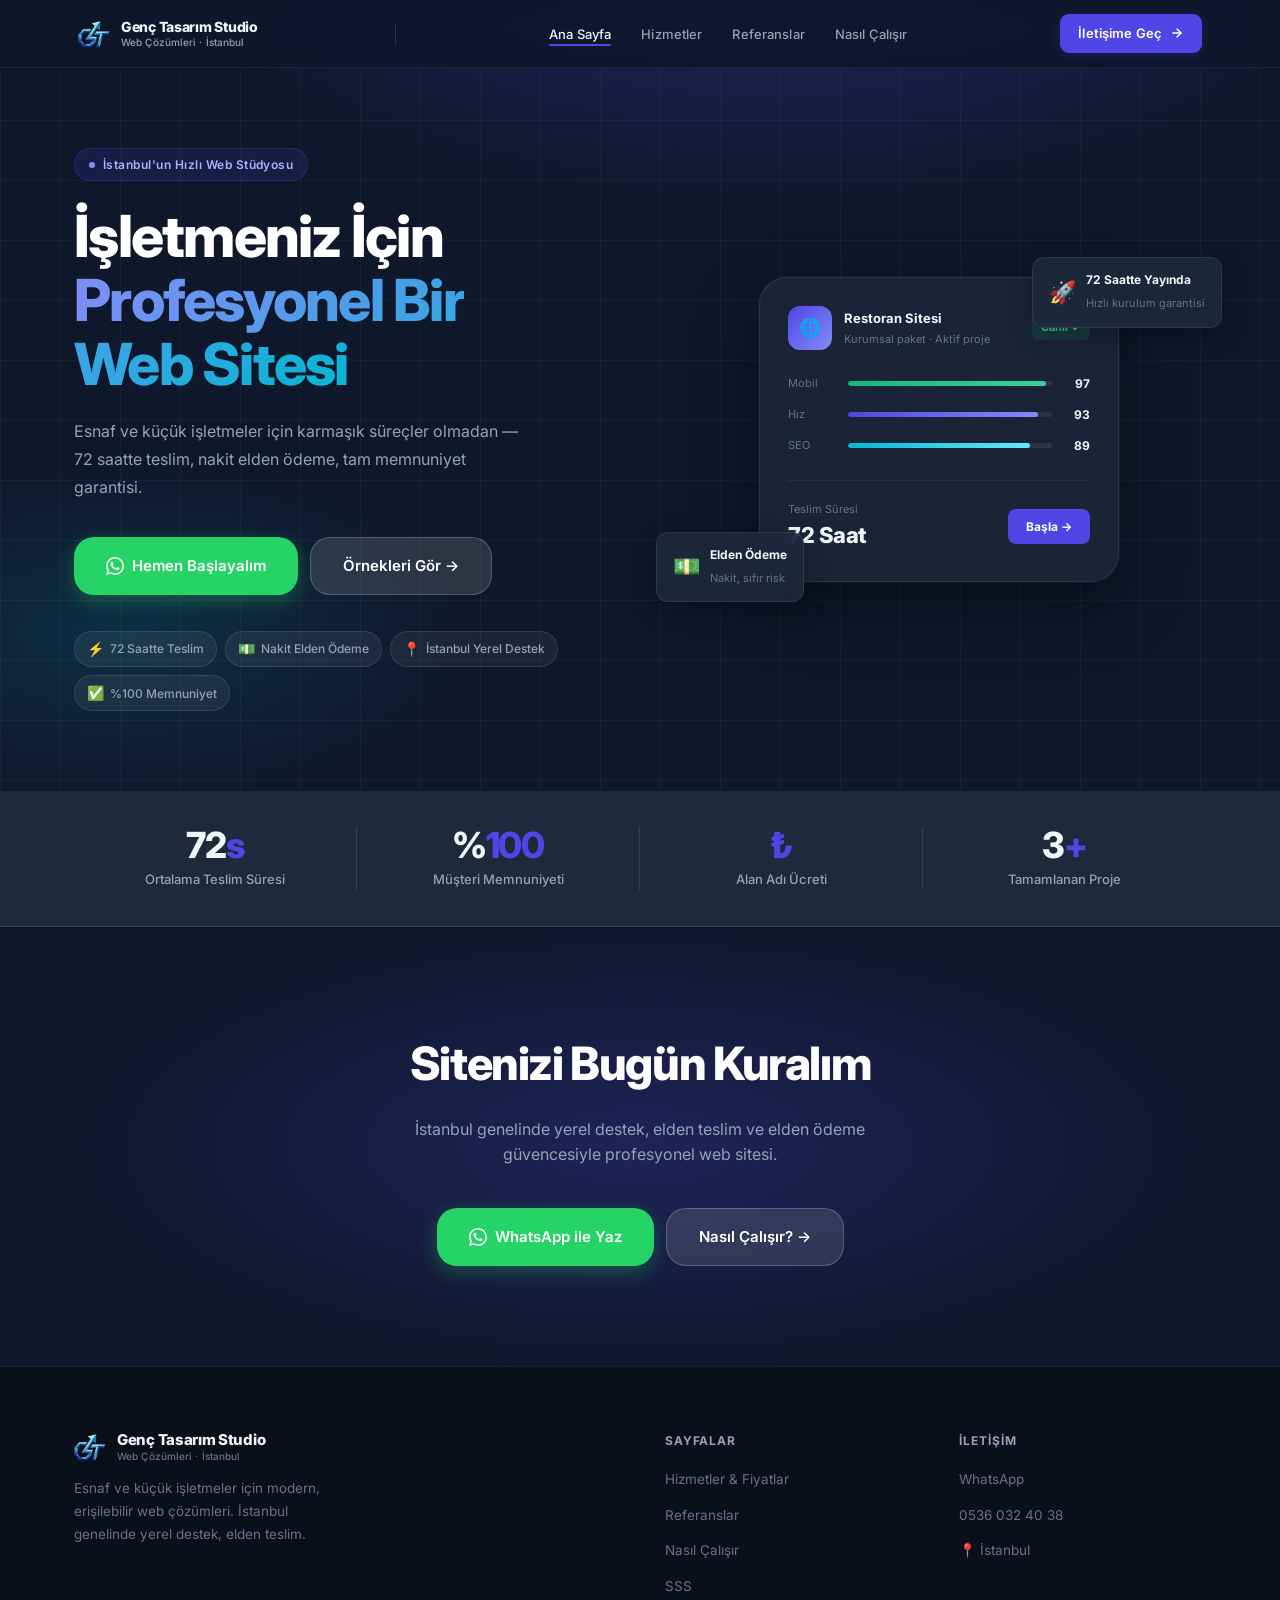
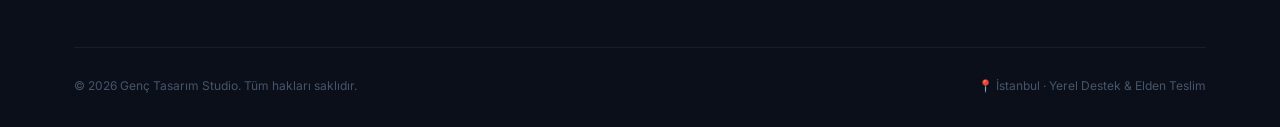
==== commit 6b2ff2a9: "Add files via upload" ====
--- a/index.html
+++ b/index.html
@@ -94,7 +94,7 @@
         </div>
         <div class="hcard__divider"></div>
         <div class="hcard__footer">
-          <div class="hcf__stat"><div class="lbl">Teslim Süresi</div><div class="val">48 Saat</div></div>
+          <div class="hcf__stat"><div class="lbl">Teslim Süresi</div><div class="val">72 Saat</div></div>
           <button class="hcard__btn" onclick="window.open('https://wa.me/905360324038','_blank')">Başla →</button>
         </div>
       </div>
@@ -111,8 +111,8 @@
   <div class="statsbar__grid">
     <div class="stat__item reveal"><div class="stat__num">72<em>s</em></div><div class="stat__lbl">Ortalama Teslim Süresi</div></div>
     <div class="stat__item reveal d1"><div class="stat__num">%<em>100</em></div><div class="stat__lbl">Müşteri Memnuniyeti</div></div>
-    <div class="stat__item reveal d2"><div class="stat__num"><em>0</em></div><div class="stat__lbl">Yıllık Tasarım Ücreti</div></div>
-    <div class="stat__item reveal d3"><div class="stat__num">1<em>+</em></div><div class="stat__lbl">Tamamlanan Proje</div></div>
+    <div class="stat__item reveal d2"><div class="stat__num"><em>₺</em></div><div class="stat__lbl">Alan Adı Ücreti</div></div>
+    <div class="stat__item reveal d3"><div class="stat__num">3<em>+</em></div><div class="stat__lbl">Tamamlanan Proje</div></div>
   </div>
 </div>
 
--- a/style.css
+++ b/style.css
@@ -530,9 +530,6 @@
 .why-card p {
   font-size: 14px; color: var(--text-3); line-height: 1.75;
 }
-@media (max-width: 768px) {
-  .why-grid { grid-template-columns: 1fr; }
-}
 
 /* ============================================================
    SERVICES
@@ -615,13 +612,18 @@
 .pf-grid {
   display: grid; grid-template-columns: repeat(3, 1fr); gap: 20px;
 }
+.pf-grid--centered {
+  grid-template-columns: repeat(3, 1fr);
+  justify-content: center;
+  gap: 24px;
+}
 .pf-card {
   border-radius: var(--radius-lg); overflow: hidden;
   border: 1px solid var(--border);
-  transition: transform 0.25s, box-shadow 0.25s;
+  transition: transform 0.7s cubic-bezier(0.22,1,0.36,1), box-shadow 0.7s cubic-bezier(0.22,1,0.36,1), border-color 0.7s ease !important;
   background: var(--bg);
 }
-.pf-card:hover { transform: translateY(-6px); box-shadow: var(--shadow-lg); }
+.pf-card:hover { transform: translateY(-6px); box-shadow: var(--shadow-lg); border-color: rgba(99,102,241,0.25); }
 .pf-img {
   width: 100%; aspect-ratio: 16/10;
   background: linear-gradient(135deg, #e0e7ff, #c7d2fe);
@@ -629,8 +631,7 @@
   font-size: 48px; overflow: hidden; position: relative;
 }
 body.dark .pf-img { background: linear-gradient(135deg, #1e1b4b, #312e81); }
-.pf-img img { width: 100%; height: 100%; object-fit: cover; transition: transform 0.4s; }
-.pf-card:hover .pf-img img { transform: scale(1.05); }
+.pf-img img { width: 100%; height: 100%; object-fit: cover; }
 .pf-body { padding: 20px 22px 22px; }
 .pf-tag {
   font-size: 10px; font-weight: 700; text-transform: uppercase;
@@ -641,11 +642,16 @@
   margin-bottom: 12px; letter-spacing: -0.01em;
 }
 .pf-action {
-  display: inline-flex; align-items: center; gap: 5px;
-  font-size: 12px; font-weight: 600; color: var(--text-3);
-  text-decoration: none; transition: color 0.2s, gap 0.2s;
-}
-.pf-card:hover .pf-action { color: var(--indigo); gap: 9px; }
+  display: inline-flex; align-items: center; gap: 6px;
+  font-size: 13px; font-weight: 600; color: var(--indigo);
+  text-decoration: none; transition: background 0.2s, gap 0.2s, color 0.2s;
+  margin-top: 6px;
+  padding: 7px 14px;
+  border: 1.5px solid var(--indigo);
+  border-radius: 8px;
+}
+.pf-action:hover { background: var(--indigo); color: #fff; gap: 10px; }
+.pf-card:hover .pf-action { gap: 10px; }
 
 /* ============================================================
    PRICING
@@ -803,7 +809,7 @@
 body.dark footer { background: #0a0f1a; }
 .ft__inner { max-width: var(--max); margin: 0 auto; padding: 0 24px; }
 .ft__top {
-  display: grid; grid-template-columns: 2.2fr 1fr 1fr 1fr; gap: 48px;
+  display: grid; grid-template-columns: 2.2fr 1fr 1fr; gap: 48px;
   margin-bottom: 48px;
 }
 .ft__brand .nav__logo-name { color: #f1f5f9; font-size: 15px; }
@@ -906,6 +912,8 @@
 /* ============================================================
    RESPONSIVE
    ============================================================ */
+
+/* ---- Tablet (≤1024px) ---- */
 @media (max-width: 1024px) {
   .hero__inner { grid-template-columns: 1fr; gap: 48px; }
   .hero__visual { order: -1; }
@@ -914,27 +922,81 @@
   .pricing__grid { grid-template-columns: 1fr; max-width: 480px; margin: 0 auto; gap: 16px; }
   .price-card--featured { transform: none; }
   .price-card--featured:hover { transform: translateY(-5px); }
-}
+  /* Tablet grid: 2 sütun */
+  .services .svc-grid  { grid-template-columns: repeat(2, 1fr); }
+  .why-grid            { grid-template-columns: repeat(2, 1fr); }
+  .pf-grid             { grid-template-columns: repeat(2, 1fr); }
+}
+
+/* ---- Mobile (≤768px) ---- */
 @media (max-width: 768px) {
   .nav__links, .nav__status, .nav__cta-desktop { display: none; }
   .nav__hamburger { display: flex; }
-  .hero { padding-top: calc(var(--nav-h) + 48px); padding-bottom: 56px; }
-  .hero__title { font-size: 32px; }
-  .statsbar__grid { grid-template-columns: repeat(2, 1fr); gap: 24px; }
+
+  /* Hero */
+  .hero { padding-top: calc(var(--nav-h) + 40px); padding-bottom: 48px; }
+  .hero__title { font-size: 30px; }
+  .hero__sub { font-size: 15px; }
+  .hero__float { display: none; }
+  .hero__card { max-width: 100%; }
+
+  /* Page hero (iç sayfalar) */
+  .page-hero { padding-top: calc(var(--nav-h) + 36px); padding-bottom: 44px; }
+  .page-hero__title { font-size: 28px; }
+  .page-hero__sub { font-size: 14px; }
+
+  /* Stats */
+  .statsbar__grid { grid-template-columns: repeat(2, 1fr); gap: 0; }
+  .stat__num { font-size: 30px; }
   .stat__item:nth-child(2) { border-right: none; }
-  .stat__item:nth-child(3), .stat__item:nth-child(4) { border-top: 1px solid var(--border); padding-top: 24px; }
-  .services .svc-grid { grid-template-columns: 1fr; }
-  .why-grid { grid-template-columns: 1fr; }
-  .process .proc-grid { grid-template-columns: 1fr; }
+  .stat__item:nth-child(3), .stat__item:nth-child(4) {
+    border-top: 1px solid var(--border); padding-top: 24px; margin-top: 16px;
+  }
+
+  /* Grids → 1 sütun */
+  .services .svc-grid  { grid-template-columns: 1fr; }
+  .why-grid            { grid-template-columns: 1fr; }
+  .process .proc-grid  { grid-template-columns: 1fr; }
   .process .proc-grid::before { display: none; }
-  .pf-grid { grid-template-columns: 1fr; }
-  .hero__float { display: none; }
+  .pf-grid             { grid-template-columns: 1fr !important; } /* inline style override */
+
+  /* Section & header */
+  .section     { padding: 64px 0; }
+  .sec-header  { margin-bottom: 40px; }
+  .sec-title   { font-size: 26px; }
+
+  /* WA fab */
   .wa-fab { padding: 0; width: 52px; height: 52px; border-radius: 50%; justify-content: center; }
   .wa-fab .wa-fab__text { display: none; }
-  .section { padding: 72px 0; }
+
+  /* Footer */
   .ft__top { grid-template-columns: 1fr; gap: 28px; }
 }
+
+/* ---- Küçük mobil (≤480px) ---- */
 @media (max-width: 480px) {
+  .container { padding: 0 16px; }
+
+  /* Butonlar */
   .hero__actions, .cta-banner__btns { flex-direction: column; align-items: stretch; }
   .hero__actions .btn, .cta-banner__btns .btn { justify-content: center; }
-}
+
+  /* Section */
+  .section { padding: 52px 0; }
+  .sec-header { margin-bottom: 32px; }
+
+  /* Kart padding'leri */
+  .svc-card  { padding: 24px 20px; }
+  .proc-card { padding: 28px 20px; }
+  .why-card  { padding: 22px 20px; }
+  .pf-body   { padding: 16px 16px 18px; }
+  .price-card { padding: 28px 22px; }
+
+  /* Pills */
+  .hero__pills { gap: 6px; }
+  .hero__pill  { font-size: 11px; padding: 5px 10px; }
+
+  /* Stats */
+  .stat__num { font-size: 26px; }
+  .statsbar { padding: 28px 0; }
+}
